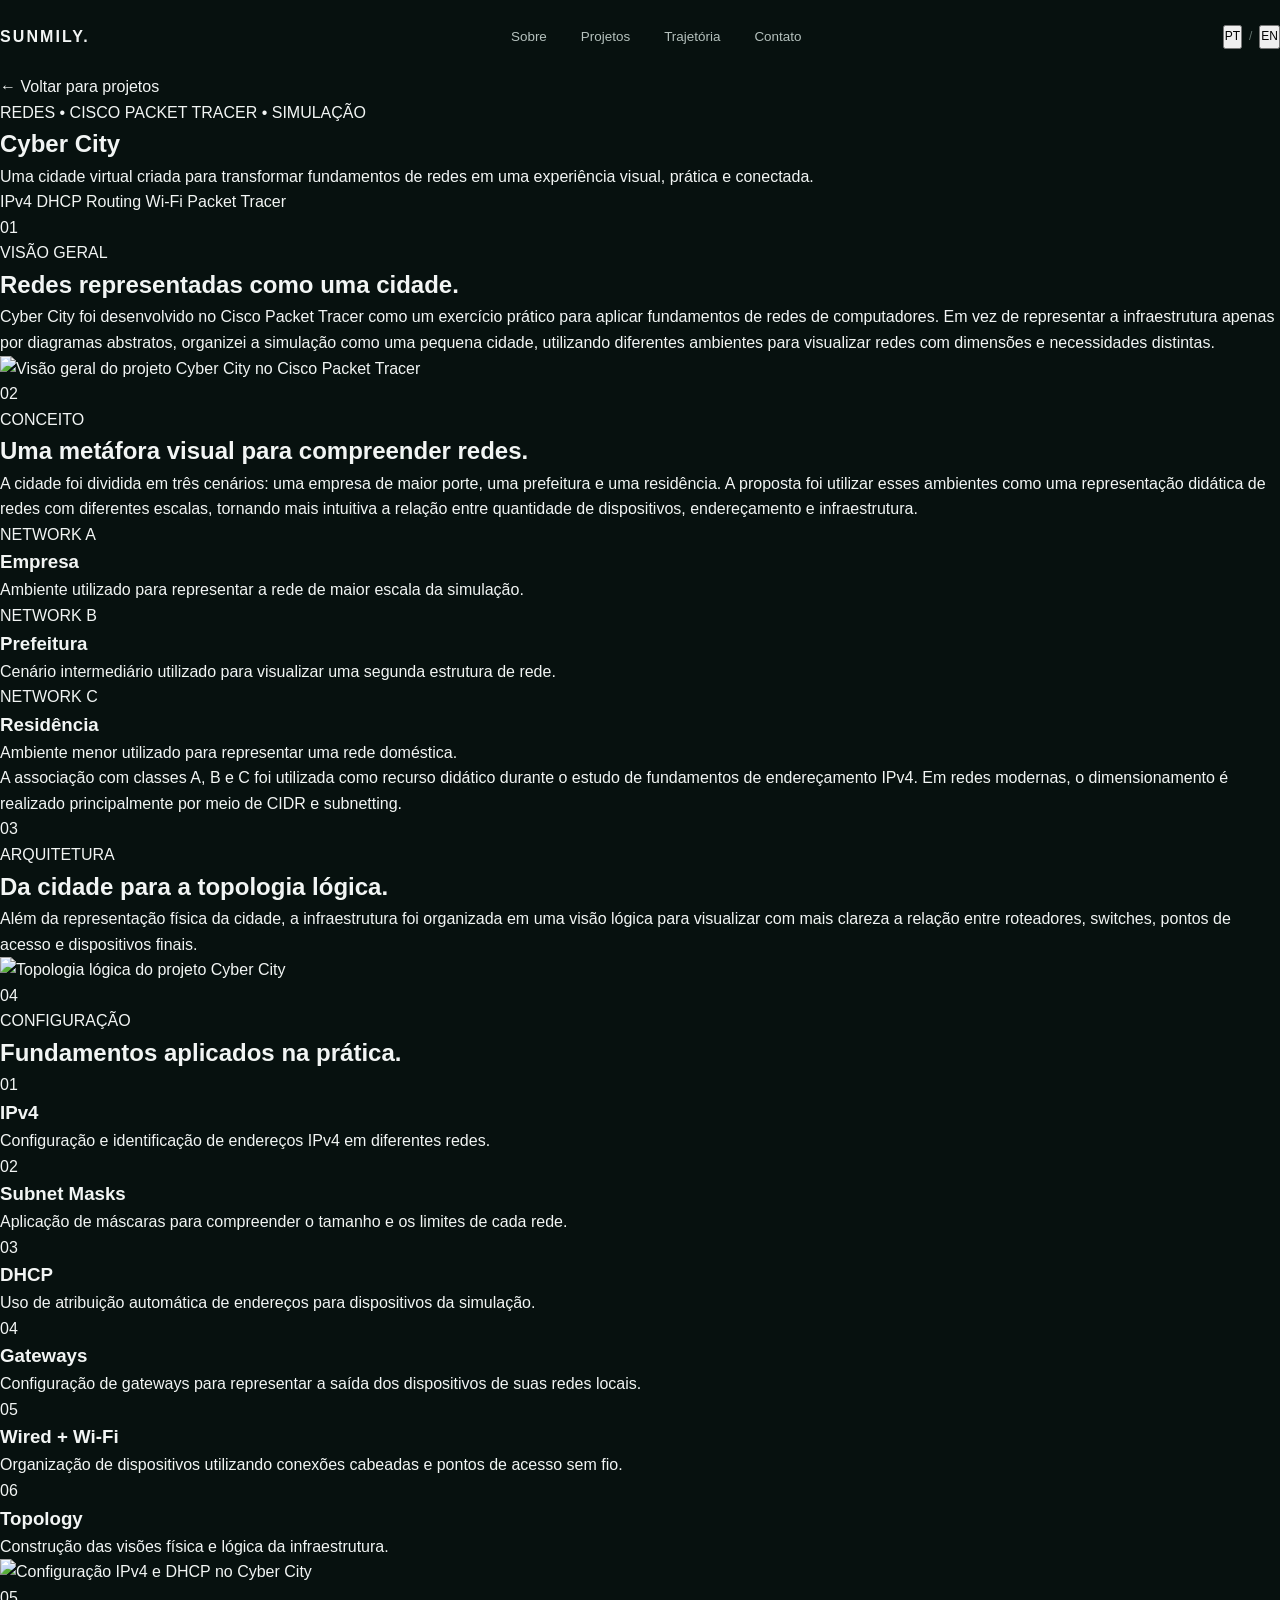
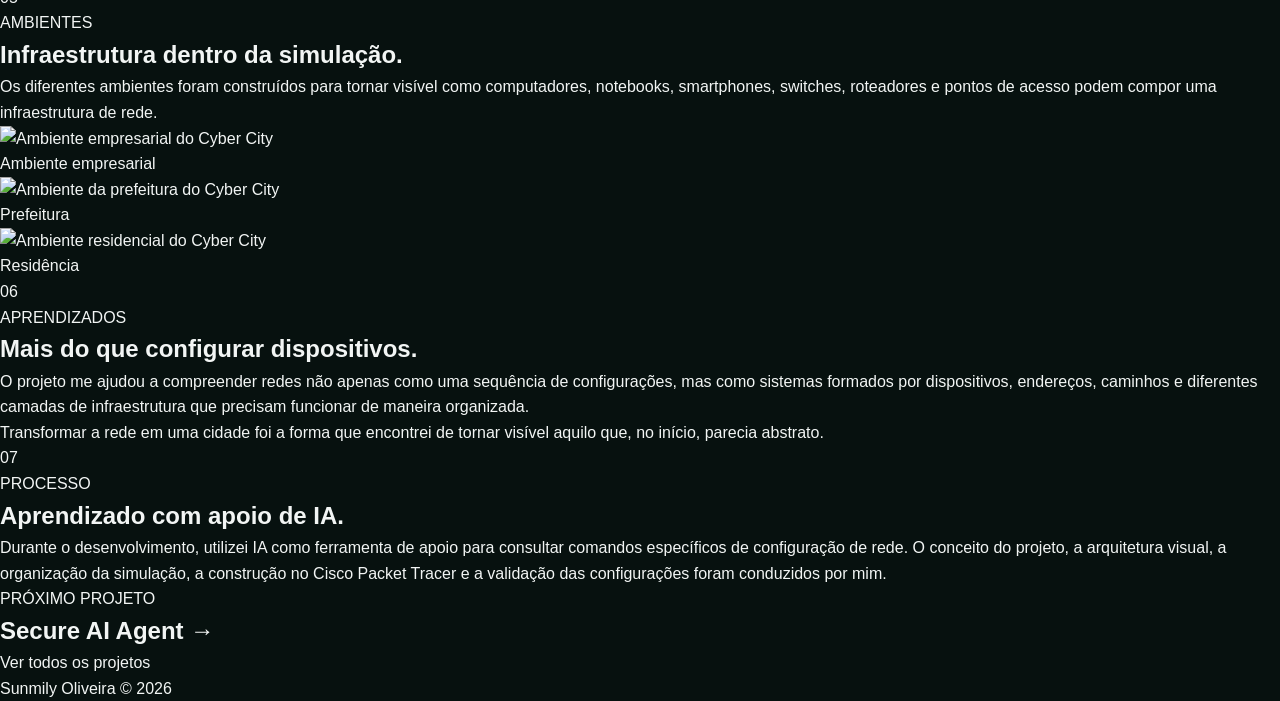
==== cyber-city.html @ 83132de0 "Add Cyber City case page" ====
<!DOCTYPE html>
<html lang="pt-BR">
<head>
    <meta charset="UTF-8">
    <meta name="viewport" content="width=device-width, initial-scale=1.0">

    <title>Cyber City | Sunmily Oliveira</title>

    <link rel="stylesheet" href="style.css">
</head>

<body class="project-page">

    <!-- NAVBAR -->
    <header class="navbar">
        <a href="index.html" class="logo">SUNMILY.</a>

        <nav class="nav-links">
            <a href="index.html#sobre"
               data-pt="Sobre"
               data-en="About">
                Sobre
            </a>

            <a href="index.html#projetos"
               data-pt="Projetos"
               data-en="Projects">
                Projetos
            </a>

            <a href="index.html#trajetoria"
               data-pt="Trajetória"
               data-en="Journey">
                Trajetória
            </a>

            <a href="index.html#contato"
               data-pt="Contato"
               data-en="Contact">
                Contato
            </a>
        </nav>

        <div class="language-switch">
            <button id="lang-pt" class="active">PT</button>
            <span>/</span>
            <button id="lang-en">EN</button>
        </div>
    </header>


    <main>

        <!-- HERO DO PROJETO -->
        <section class="case-hero">

            <div class="case-hero-content">

                <a href="index.html#projetos"
                   class="case-back"
                   data-pt="← Voltar para projetos"
                   data-en="← Back to projects">
                    ← Voltar para projetos
                </a>

                <p class="case-eyebrow"
                   data-pt="REDES • CISCO PACKET TRACER • SIMULAÇÃO"
                   data-en="NETWORKING • CISCO PACKET TRACER • SIMULATION">
                    REDES • CISCO PACKET TRACER • SIMULAÇÃO
                </p>

                <h1>Cyber City</h1>

                <p class="case-lead"
                   data-pt="Uma cidade virtual criada para transformar fundamentos de redes em uma experiência visual, prática e conectada."
                   data-en="A virtual city created to turn networking fundamentals into a visual, practical and connected learning experience.">
                    Uma cidade virtual criada para transformar fundamentos de redes em uma experiência visual, prática e conectada.
                </p>

                <div class="case-tags">
                    <span>IPv4</span>
                    <span>DHCP</span>
                    <span>Routing</span>
                    <span>Wi-Fi</span>
                    <span>Packet Tracer</span>
                </div>

            </div>

        </section>


        <!-- VISÃO GERAL -->
        <section class="case-section">

            <div class="case-section-number">01</div>

            <div class="case-section-content">

                <p class="section-kicker"
                   data-pt="VISÃO GERAL"
                   data-en="OVERVIEW">
                    VISÃO GERAL
                </p>

                <h2
                    data-pt="Redes representadas como uma cidade."
                    data-en="Networks represented as a city.">
                    Redes representadas como uma cidade.
                </h2>

                <p
                    data-pt="Cyber City foi desenvolvido no Cisco Packet Tracer como um exercício prático para aplicar fundamentos de redes de computadores. Em vez de representar a infraestrutura apenas por diagramas abstratos, organizei a simulação como uma pequena cidade, utilizando diferentes ambientes para visualizar redes com dimensões e necessidades distintas."
                    data-en="Cyber City was developed in Cisco Packet Tracer as a hands-on exercise to apply computer networking fundamentals. Instead of representing the infrastructure only through abstract diagrams, I organized the simulation as a small city, using different environments to visualize networks with different sizes and requirements.">
                    Cyber City foi desenvolvido no Cisco Packet Tracer como um exercício prático para aplicar fundamentos de redes de computadores. Em vez de representar a infraestrutura apenas por diagramas abstratos, organizei a simulação como uma pequena cidade, utilizando diferentes ambientes para visualizar redes com dimensões e necessidades distintas.
                </p>

                <div class="case-image case-image-large">
                    <img
                        src="assets/images/cyber-city-overview.png"
                        alt="Visão geral do projeto Cyber City no Cisco Packet Tracer">
                </div>

            </div>

        </section>


        <!-- CONCEITO -->
        <section class="case-section">

            <div class="case-section-number">02</div>

            <div class="case-section-content">

                <p class="section-kicker"
                   data-pt="CONCEITO"
                   data-en="CONCEPT">
                    CONCEITO
                </p>

                <h2
                    data-pt="Uma metáfora visual para compreender redes."
                    data-en="A visual metaphor for understanding networks.">
                    Uma metáfora visual para compreender redes.
                </h2>

                <p
                    data-pt="A cidade foi dividida em três cenários: uma empresa de maior porte, uma prefeitura e uma residência. A proposta foi utilizar esses ambientes como uma representação didática de redes com diferentes escalas, tornando mais intuitiva a relação entre quantidade de dispositivos, endereçamento e infraestrutura."
                    data-en="The city was divided into three scenarios: a larger company, a city hall and a residence. The idea was to use these environments as a didactic representation of networks at different scales, making the relationship between the number of devices, addressing and infrastructure more intuitive.">
                    A cidade foi dividida em três cenários: uma empresa de maior porte, uma prefeitura e uma residência. A proposta foi utilizar esses ambientes como uma representação didática de redes com diferentes escalas, tornando mais intuitiva a relação entre quantidade de dispositivos, endereçamento e infraestrutura.
                </p>

                <div class="case-grid-three">

                    <article class="case-mini-card">
                        <span>NETWORK A</span>

                        <h3
                            data-pt="Empresa"
                            data-en="Company">
                            Empresa
                        </h3>

                        <p
                            data-pt="Ambiente utilizado para representar a rede de maior escala da simulação."
                            data-en="Environment used to represent the largest network in the simulation.">
                            Ambiente utilizado para representar a rede de maior escala da simulação.
                        </p>
                    </article>

                    <article class="case-mini-card">
                        <span>NETWORK B</span>

                        <h3
                            data-pt="Prefeitura"
                            data-en="City Hall">
                            Prefeitura
                        </h3>

                        <p
                            data-pt="Cenário intermediário utilizado para visualizar uma segunda estrutura de rede."
                            data-en="Intermediate scenario used to visualize a second network structure.">
                            Cenário intermediário utilizado para visualizar uma segunda estrutura de rede.
                        </p>
                    </article>

                    <article class="case-mini-card">
                        <span>NETWORK C</span>

                        <h3
                            data-pt="Residência"
                            data-en="Home">
                            Residência
                        </h3>

                        <p
                            data-pt="Ambiente menor utilizado para representar uma rede doméstica."
                            data-en="Smaller environment used to represent a home network.">
                            Ambiente menor utilizado para representar uma rede doméstica.
                        </p>
                    </article>

                </div>

                <p class="case-note"
                   data-pt="A associação com classes A, B e C foi utilizada como recurso didático durante o estudo de fundamentos de endereçamento IPv4. Em redes modernas, o dimensionamento é realizado principalmente por meio de CIDR e subnetting."
                   data-en="The association with classes A, B and C was used as a didactic resource while studying IPv4 addressing fundamentals. Modern networks are primarily designed using CIDR and subnetting.">
                    A associação com classes A, B e C foi utilizada como recurso didático durante o estudo de fundamentos de endereçamento IPv4. Em redes modernas, o dimensionamento é realizado principalmente por meio de CIDR e subnetting.
                </p>

            </div>

        </section>


        <!-- TOPOLOGIA -->
        <section class="case-section">

            <div class="case-section-number">03</div>

            <div class="case-section-content">

                <p class="section-kicker"
                   data-pt="ARQUITETURA"
                   data-en="ARCHITECTURE">
                    ARQUITETURA
                </p>

                <h2
                    data-pt="Da cidade para a topologia lógica."
                    data-en="From the city to the logical topology.">
                    Da cidade para a topologia lógica.
                </h2>

                <p
                    data-pt="Além da representação física da cidade, a infraestrutura foi organizada em uma visão lógica para visualizar com mais clareza a relação entre roteadores, switches, pontos de acesso e dispositivos finais."
                    data-en="In addition to the physical representation of the city, the infrastructure was organized in a logical view to make the relationship between routers, switches, access points and end devices easier to understand.">
                    Além da representação física da cidade, a infraestrutura foi organizada em uma visão lógica para visualizar com mais clareza a relação entre roteadores, switches, pontos de acesso e dispositivos finais.
                </p>

                <div class="case-image case-image-large">
                    <img
                        src="assets/images/cyber-city-topology.png"
                        alt="Topologia lógica do projeto Cyber City">
                </div>

            </div>

        </section>


        <!-- CONFIGURAÇÃO -->
        <section class="case-section">

            <div class="case-section-number">04</div>

            <div class="case-section-content">

                <p class="section-kicker"
                   data-pt="CONFIGURAÇÃO"
                   data-en="CONFIGURATION">
                    CONFIGURAÇÃO
                </p>

                <h2
                    data-pt="Fundamentos aplicados na prática."
                    data-en="Networking fundamentals applied in practice.">
                    Fundamentos aplicados na prática.
                </h2>

                <div class="case-skills-grid">

                    <article>
                        <span>01</span>
                        <h3>IPv4</h3>
                        <p
                            data-pt="Configuração e identificação de endereços IPv4 em diferentes redes."
                            data-en="Configuration and identification of IPv4 addresses across different networks.">
                            Configuração e identificação de endereços IPv4 em diferentes redes.
                        </p>
                    </article>

                    <article>
                        <span>02</span>
                        <h3>Subnet Masks</h3>
                        <p
                            data-pt="Aplicação de máscaras para compreender o tamanho e os limites de cada rede."
                            data-en="Application of subnet masks to understand the size and boundaries of each network.">
                            Aplicação de máscaras para compreender o tamanho e os limites de cada rede.
                        </p>
                    </article>

                    <article>
                        <span>03</span>
                        <h3>DHCP</h3>
                        <p
                            data-pt="Uso de atribuição automática de endereços para dispositivos da simulação."
                            data-en="Use of automatic address assignment for devices in the simulation.">
                            Uso de atribuição automática de endereços para dispositivos da simulação.
                        </p>
                    </article>

                    <article>
                        <span>04</span>
                        <h3>Gateways</h3>
                        <p
                            data-pt="Configuração de gateways para representar a saída dos dispositivos de suas redes locais."
                            data-en="Gateway configuration to represent how devices leave their local networks.">
                            Configuração de gateways para representar a saída dos dispositivos de suas redes locais.
                        </p>
                    </article>

                    <article>
                        <span>05</span>
                        <h3>Wired + Wi-Fi</h3>
                        <p
                            data-pt="Organização de dispositivos utilizando conexões cabeadas e pontos de acesso sem fio."
                            data-en="Organization of devices using wired connections and wireless access points.">
                            Organização de dispositivos utilizando conexões cabeadas e pontos de acesso sem fio.
                        </p>
                    </article>

                    <article>
                        <span>06</span>
                        <h3>Topology</h3>
                        <p
                            data-pt="Construção das visões física e lógica da infraestrutura."
                            data-en="Construction of both physical and logical infrastructure views.">
                            Construção das visões física e lógica da infraestrutura.
                        </p>
                    </article>

                </div>

                <div class="case-image case-image-medium">
                    <img
                        src="assets/images/cyber-city-ip-config.png"
                        alt="Configuração IPv4 e DHCP no Cyber City">
                </div>

            </div>

        </section>


        <!-- AMBIENTES -->
        <section class="case-section">

            <div class="case-section-number">05</div>

            <div class="case-section-content">

                <p class="section-kicker"
                   data-pt="AMBIENTES"
                   data-en="ENVIRONMENTS">
                    AMBIENTES
                </p>

                <h2
                    data-pt="Infraestrutura dentro da simulação."
                    data-en="Infrastructure inside the simulation.">
                    Infraestrutura dentro da simulação.
                </h2>

                <p
                    data-pt="Os diferentes ambientes foram construídos para tornar visível como computadores, notebooks, smartphones, switches, roteadores e pontos de acesso podem compor uma infraestrutura de rede."
                    data-en="The different environments were built to make it easier to visualize how computers, laptops, smartphones, switches, routers and access points can form a network infrastructure.">
                    Os diferentes ambientes foram construídos para tornar visível como computadores, notebooks, smartphones, switches, roteadores e pontos de acesso podem compor uma infraestrutura de rede.
                </p>

                <div class="case-gallery">

                    <figure>
                        <img
                            src="assets/images/cyber-city-company.png"
                            alt="Ambiente empresarial do Cyber City">

                        <figcaption
                            data-pt="Ambiente empresarial"
                            data-en="Company environment">
                            Ambiente empresarial
                        </figcaption>
                    </figure>

                    <figure>
                        <img
                            src="assets/images/cyber-city-cityhall.png"
                            alt="Ambiente da prefeitura do Cyber City">

                        <figcaption
                            data-pt="Prefeitura"
                            data-en="City Hall">
                            Prefeitura
                        </figcaption>
                    </figure>

                    <figure>
                        <img
                            src="assets/images/cyber-city-home.png"
                            alt="Ambiente residencial do Cyber City">

                        <figcaption
                            data-pt="Residência"
                            data-en="Home">
                            Residência
                        </figcaption>
                    </figure>

                </div>

            </div>

        </section>


        <!-- APRENDIZADOS -->
        <section class="case-section case-learning">

            <div class="case-section-number">06</div>

            <div class="case-section-content">

                <p class="section-kicker"
                   data-pt="APRENDIZADOS"
                   data-en="LEARNINGS">
                    APRENDIZADOS
                </p>

                <h2
                    data-pt="Mais do que configurar dispositivos."
                    data-en="More than configuring devices.">
                    Mais do que configurar dispositivos.
                </h2>

                <p
                    data-pt="O projeto me ajudou a compreender redes não apenas como uma sequência de configurações, mas como sistemas formados por dispositivos, endereços, caminhos e diferentes camadas de infraestrutura que precisam funcionar de maneira organizada."
                    data-en="The project helped me understand networks not only as a sequence of configurations, but as systems made up of devices, addresses, paths and different infrastructure layers that need to work together in an organized way.">
                    O projeto me ajudou a compreender redes não apenas como uma sequência de configurações, mas como sistemas formados por dispositivos, endereços, caminhos e diferentes camadas de infraestrutura que precisam funcionar de maneira organizada.
                </p>

                <blockquote
                    data-pt="Transformar a rede em uma cidade foi a forma que encontrei de tornar visível aquilo que, no início, parecia abstrato."
                    data-en="Turning the network into a city was the way I found to make visible what initially seemed abstract.">
                    Transformar a rede em uma cidade foi a forma que encontrei de tornar visível aquilo que, no início, parecia abstrato.
                </blockquote>

            </div>

        </section>


        <!-- TRANSPARÊNCIA -->
        <section class="case-section case-transparency">

            <div class="case-section-number">07</div>

            <div class="case-section-content">

                <p class="section-kicker"
                   data-pt="PROCESSO"
                   data-en="PROCESS">
                    PROCESSO
                </p>

                <h2
                    data-pt="Aprendizado com apoio de IA."
                    data-en="AI-assisted learning.">
                    Aprendizado com apoio de IA.
                </h2>

                <p
                    data-pt="Durante o desenvolvimento, utilizei IA como ferramenta de apoio para consultar comandos específicos de configuração de rede. O conceito do projeto, a arquitetura visual, a organização da simulação, a construção no Cisco Packet Tracer e a validação das configurações foram conduzidos por mim."
                    data-en="During development, I used AI as a support tool to consult specific network configuration commands. The project concept, visual architecture, simulation organization, Cisco Packet Tracer implementation and configuration validation were carried out by me.">
                    Durante o desenvolvimento, utilizei IA como ferramenta de apoio para consultar comandos específicos de configuração de rede. O conceito do projeto, a arquitetura visual, a organização da simulação, a construção no Cisco Packet Tracer e a validação das configurações foram conduzidos por mim.
                </p>

            </div>

        </section>


        <!-- PRÓXIMO PROJETO -->
        <section class="case-next">

            <p
                data-pt="PRÓXIMO PROJETO"
                data-en="NEXT PROJECT">
                PRÓXIMO PROJETO
            </p>

            <h2>Secure AI Agent →</h2>

            <a href="index.html#projetos"
               data-pt="Ver todos os projetos"
               data-en="View all projects">
                Ver todos os projetos
            </a>

        </section>

    </main>


    <footer class="case-footer">
        <p>Sunmily Oliveira © 2026</p>
    </footer>


    <script src="script.js"></script>

</body>
</html>
---- style.css ----
/* =========================================================
   SUNMILY OLIVEIRA — PORTFOLIO
   Technology + Amazon
========================================================= */

:root {
    --bg: #07110f;
    --bg-soft: #091713;
    --bg-card: #0b1a16;

    --text: #f2f5f4;
    --muted: #9eaca7;
    --muted-dark: #64756f;

    --green: #2dd4a3;
    --green-light: #65e7c0;
    --green-dark: #123c32;

    --earth: #c59662;
    --earth-light: #ddb982;
    --earth-dark: #78583d;

    --border: rgba(255, 255, 255, 0.07);
    --radius: 20px;
}


/* =========================================================
   RESET
========================================================= */

* {
    margin: 0;
    padding: 0;
    box-sizing: border-box;
}

html {
    scroll-behavior: smooth;
}

body {
    background: var(--bg);
    color: var(--text);

    font-family: Arial, Helvetica, sans-serif;
    line-height: 1.6;

    overflow-x: hidden;
}

img {
    display: block;
    width: 100%;
}

a {
    color: inherit;
    text-decoration: none;
}

button {
    font: inherit;
}

.container {
    width: min(1120px, 90%);
    margin: 0 auto;
}


/* =========================================================
   HEADER
========================================================= */

.header {
    position: fixed;
    top: 0;
    left: 0;

    width: 100%;

    z-index: 1000;

    background: rgba(5, 13, 11, 0.76);
    backdrop-filter: blur(15px);
    -webkit-backdrop-filter: blur(15px);

    border-bottom: 1px solid rgba(255, 255, 255, 0.06);
}

.navbar {
    min-height: 74px;

    display: flex;
    align-items: center;
    justify-content: space-between;

    gap: 30px;
}

.logo {
    font-size: 1rem;
    font-weight: 800;

    letter-spacing: 0.13em;
}

.logo span {
    color: var(--green);
}

.nav-links {
    display: flex;
    align-items: center;

    gap: 34px;
}

.nav-links a {
    position: relative;

    color: #b6c2be;

    font-size: 0.84rem;

    transition: color 0.25s ease;
}

.nav-links a::after {
    content: "";

    position: absolute;

    left: 0;
    bottom: -7px;

    width: 0;
    height: 1px;

    background: var(--green);

    transition: width 0.25s ease;
}

.nav-links a:hover {
    color: var(--text);
}

.nav-links a:hover::after {
    width: 100%;
}


/* LANGUAGE */

.language-switch {
    display: flex;
    align-items: center;

    gap: 7px;

    color: var(--muted-dark);

    font-size: 0.75rem;
}

.language {
    background: transparent;
    border: 0;

    color: var(--muted-dark);

    cursor: pointer;

    font-size: 0.75rem;
    font-weight: 700;

    transition: color 0.2s ease;
}

.language.active,
.language:hover {
    color: var(--green);
}


/* =========================================================
   HERO
========================================================= */

.hero {
    position: relative;

    min-height: 100vh;

    display: flex;
    align-items: center;

    overflow: hidden;

    isolation: isolate;
}


/* AMAZON BACKGROUND */

.hero-background {
    position: absolute;
    inset: 0;

    z-index: -4;

    background-image: url("assets/images/amazon-hero.png");

    background-size: cover;
    background-position: center center;

    transform: scale(1.025);

    animation: heroBackground 18s ease-in-out infinite alternate;
}


/*
   Gradientes:
   1. escurece a esquerda para leitura;
   2. escurece levemente a parte inferior;
   3. aplica tonalidade verde profunda.
*/

.hero-overlay {
    position: absolute;
    inset: 0;

    z-index: -3;

    background:
        linear-gradient(
            90deg,
            rgba(4, 13, 11, 0.97) 0%,
            rgba(4, 13, 11, 0.92) 28%,
            rgba(4, 13, 11, 0.67) 52%,
            rgba(4, 13, 11, 0.24) 76%,
            rgba(4, 13, 11, 0.17) 100%
        ),
        linear-gradient(
            0deg,
            rgba(5, 14, 12, 0.88) 0%,
            transparent 38%
        ),
        linear-gradient(
            180deg,
            rgba(4, 11, 9, 0.32) 0%,
            transparent 30%
        );
}


/* subtle green atmospheric glow */

.hero::after {
    content: "";

    position: absolute;

    width: 700px;
    height: 700px;

    right: -200px;
    bottom: -340px;

    z-index: -2;

    border-radius: 50%;

    background:
        radial-gradient(
            circle,
            rgba(45, 212, 163, 0.13),
            transparent 67%
        );

    filter: blur(20px);

    pointer-events: none;
}


/* HERO CONTENT */

.hero-inner {
    position: relative;

    z-index: 5;

    width: min(1120px, 90%);

    padding-top: 125px;
    padding-bottom: 80px;
}

.hero-content {
    max-width: 680px;
}

.eyebrow,
.section-label,
.project-category,
.journey-kicker,
.record-label {
    color: var(--green);

    font-size: 0.7rem;
    font-weight: 700;

    letter-spacing: 0.17em;
}

.eyebrow {
    margin-bottom: 24px;
}

.hero h1 {
    max-width: 720px;

    font-size: clamp(3.7rem, 6.5vw, 6.3rem);
    font-weight: 700;

    line-height: 0.96;

    letter-spacing: -0.055em;

    text-shadow: 0 4px 30px rgba(0, 0, 0, 0.35);
}

.hero h1 span {
    display: block;

    color: var(--green-light);
}

.hero-description {
    max-width: 555px;

    margin-top: 30px;

    color: #c2ceca;

    font-size: 1rem;

    line-height: 1.8;

    text-shadow: 0 2px 14px rgba(0, 0, 0, 0.45);
}

.hero-buttons {
    display: flex;
    flex-wrap: wrap;

    gap: 14px;

    margin-top: 38px;
}


/* =========================================================
   BUTTONS
========================================================= */

.button {
    display: inline-flex;
    align-items: center;
    justify-content: center;

    min-height: 50px;

    padding: 0 24px;

    border-radius: 100px;

    font-size: 0.84rem;
    font-weight: 700;

    transition:
        transform 0.25s ease,
        background 0.25s ease,
        border-color 0.25s ease,
        box-shadow 0.25s ease;
}

.button:hover {
    transform: translateY(-3px);
}

.button-primary {
    background: var(--green);

    color: #04100d;

    box-shadow:
        0 10px 35px rgba(45, 212, 163, 0.12);
}

.button-primary:hover {
    background: var(--green-light);

    box-shadow:
        0 12px 40px rgba(45, 212, 163, 0.22);
}

.button-secondary {
    background: rgba(5, 16, 13, 0.35);

    border: 1px solid rgba(255, 255, 255, 0.22);

    color: #e3e9e7;

    backdrop-filter: blur(6px);
}

.button-secondary:hover {
    border-color: var(--earth);
}


/* =========================================================
   ANIMATED TECH NETWORK
========================================================= */

.hero-tech {
    position: absolute;

    z-index: 2;

    width: min(650px, 50vw);
    height: min(650px, 82vh);

    right: 1%;
    top: 52%;

    transform: translateY(-50%);

    pointer-events: none;

    opacity: 0.84;
}

.tech-network {
    width: 100%;
    height: 100%;

    overflow: visible;
}


/* CONNECTION LINES */

.tech-lines path {
    fill: none;

    stroke: rgba(79, 226, 185, 0.44);
    stroke-width: 1.25;

    stroke-linecap: round;

    stroke-dasharray: 5 8;

    filter:
        drop-shadow(
            0 0 4px rgba(45, 212, 163, 0.23)
        );

    animation: networkFlow 18s linear infinite;
}

.tech-lines path:nth-child(2),
.tech-lines path:nth-child(4) {
    stroke: rgba(221, 185, 130, 0.45);

    animation-duration: 23s;
}


/* NODES */

.tech-nodes circle {
    fill: var(--green-light);

    filter:
        drop-shadow(
            0 0 7px rgba(45, 212, 163, 0.9)
        );

    transform-box: fill-box;
    transform-origin: center;

    animation: nodePulse 3.6s ease-in-out infinite;
}

.tech-nodes circle:nth-child(2n) {
    animation-delay: -1.5s;
}

.tech-nodes circle:nth-child(3n) {
    animation-delay: -2.4s;
}

.tech-nodes .node-main {
    fill: #8ff5d5;

    animation:
        nodePulseMain 3s ease-in-out infinite;
}

.tech-nodes .node-gold {
    fill: var(--earth-light);

    filter:
        drop-shadow(
            0 0 8px rgba(221, 185, 130, 0.9)
        );
}


/* MOVING DATA */

.data-pulse {
    opacity: 0.95;
}

.pulse-green {
    fill: #87f7d4;
}

.pulse-gold {
    fill: #f0c78e;
}


/* =========================================================
   HERO ANIMATIONS
========================================================= */

@keyframes heroBackground {

    0% {
        transform: scale(1.025) translate3d(0, 0, 0);
    }

    100% {
        transform: scale(1.065) translate3d(-0.7%, -0.4%, 0);
    }

}


@keyframes networkFlow {

    from {
        stroke-dashoffset: 0;
    }

    to {
        stroke-dashoffset: -260;
    }

}


@keyframes nodePulse {

    0%,
    100% {
        opacity: 0.55;
        transform: scale(0.9);
    }

    50% {
        opacity: 1;
        transform: scale(1.35);
    }

}


@keyframes nodePulseMain {

    0%,
    100% {
        opacity: 0.8;
        transform: scale(1);
    }

    50% {
        opacity: 1;
        transform: scale(1.55);
    }

}


/* =========================================================
   GENERAL SECTIONS
========================================================= */

.section {
    padding: 115px 0;

    border-top: 1px solid var(--border);
}

.section-heading {
    display: flex;
    align-items: flex-start;

    gap: 24px;

    margin-bottom: 68px;
}

.section-number {
    padding-top: 7px;

    color: var(--earth);

    font-size: 0.72rem;
    font-weight: 700;
}

.section-heading h2 {
    margin-top: 8px;

    font-size: clamp(2.2rem, 4vw, 3.6rem);

    line-height: 1.05;

    letter-spacing: -0.04em;
}


/* =========================================================
   ABOUT
========================================================= */

.about {
    background:
        linear-gradient(
            180deg,
            #07110f 0%,
            #091613 100%
        );
}

.about-layout {
    display: grid;

    grid-template-columns: 1.05fr 0.95fr;

    gap: 110px;

    align-items: start;
}

.about-statement h3 {
    max-width: 600px;

    font-size: clamp(2.25rem, 4.1vw, 4.2rem);

    font-weight: 500;

    line-height: 1.08;

    letter-spacing: -0.045em;
}

.about-statement h3 span {
    color: var(--earth-light);
}

.about-copy {
    padding-top: 8px;
}

.about-copy p {
    color: var(--muted);

    line-height: 1.85;

    margin-bottom: 20px;
}

.about-copy .about-lead {
    color: #d5ddda;

    font-size: 1.04rem;
}


/* PRINCIPLES */

.about-principles {
    display: grid;

    grid-template-columns: repeat(4, 1fr);

    margin-top: 82px;

    border-top: 1px solid #24352f;
    border-bottom: 1px solid #24352f;
}

.about-principles > div {
    min-height: 100px;

    display: flex;
    align-items: center;

    gap: 14px;

    padding: 20px 25px;
}

.about-principles > div:not(:last-child) {
    border-right: 1px solid #24352f;
}

.about-principles span {
    color: var(--earth);

    font-size: 0.65rem;
}

.about-principles p {
    font-size: 0.86rem;

    letter-spacing: 0.04em;
}


/* =========================================================
   PROJECTS
========================================================= */

.projects-grid {
    display: grid;

    grid-template-columns: repeat(2, minmax(0, 1fr));

    gap: 18px;
}

.project-card {
    min-height: 405px;

    padding: 34px;

    display: flex;
    flex-direction: column;

    background: var(--bg-card);

    border: 1px solid #182923;

    border-radius: var(--radius);

    transition:
        transform 0.3s ease,
        border-color 0.3s ease,
        background 0.3s ease,
        box-shadow 0.3s ease;
}

.project-card:hover {
    transform: translateY(-6px);

    border-color: rgba(45, 212, 163, 0.42);

    background: #0d1e19;

    box-shadow:
        0 20px 60px rgba(0, 0, 0, 0.15);
}

.project-featured {
    background:
        linear-gradient(
            145deg,
            #0e211b,
            #091713
        );

    border-color: rgba(45, 212, 163, 0.27);
}

.project-top {
    display: flex;
    align-items: center;
    justify-content: space-between;

    gap: 15px;

    margin-bottom: 72px;
}

.project-number {
    color: var(--earth);

    font-size: 0.8rem;
    font-weight: 700;
}

.project-status {
    padding: 7px 12px;

    border-radius: 100px;

    font-size: 0.63rem;
    font-weight: 700;

    letter-spacing: 0.08em;

    text-transform: uppercase;
}

.completed {
    color: var(--green);

    background: rgba(45, 212, 163, 0.08);

    border: 1px solid rgba(45, 212, 163, 0.2);
}

.development {
    color: var(--earth-light);

    background: rgba(197, 150, 98, 0.07);

    border: 1px solid rgba(197, 150, 98, 0.2);
}

.project-content {
    margin-top: auto;
}

.project-category {
    margin-bottom: 13px;

    font-size: 0.65rem;
}

.project-content h3 {
    margin-bottom: 17px;

    font-size: clamp(1.65rem, 3vw, 2.45rem);

    line-height: 1.1;

    letter-spacing: -0.035em;
}

.project-content > p:not(.project-category) {
    max-width: 530px;

    color: var(--muted);

    line-height: 1.75;
}

.tags {
    display: flex;
    flex-wrap: wrap;

    gap: 8px;

    margin-top: 25px;
}

.tags span {
    padding: 7px 11px;

    border: 1px solid #24362f;

    border-radius: 100px;

    color: #81918b;

    font-size: 0.7rem;
}


/* =========================================================
   JOURNEY
========================================================= */

.journey {
    background: #0a1512;
}

.journey-intro {
    display: grid;

    grid-template-columns: 1.05fr 0.95fr;

    gap: 110px;

    margin-bottom: 85px;
}

.journey-kicker {
    margin-bottom: 22px;

    color: var(--earth);
}

.journey-intro h3 {
    max-width: 620px;

    font-size: clamp(2.5rem, 4.5vw, 4.7rem);

    font-weight: 500;

    line-height: 1.03;

    letter-spacing: -0.05em;
}

.journey-intro h3 span {
    color: var(--earth-light);
}

.journey-description {
    padding-top: 30px;
}

.journey-description p {
    color: var(--muted);

    line-height: 1.85;

    margin-bottom: 22px;
}

.journey-description strong {
    color: #e1e6e4;

    font-weight: 500;
}


/* =========================================================
   JOURNEY GALLERY
========================================================= */

.journey-gallery {
    display: grid;

    grid-template-columns: 0.72fr 0.65fr 1.15fr;

    gap: 28px;

    align-items: end;
}

.journey-photo {
    margin: 0;

    overflow: hidden;
}

.journey-photo img {
    width: 100%;

    object-fit: cover;

    filter:
        saturate(0.9)
        contrast(1.03);

    transition:
        filter 0.4s ease,
        transform 0.6s ease;
}

.journey-photo:hover img {
    transform: scale(1.015);

    filter:
        saturate(1)
        contrast(1.02);
}

.portrait-photo img {
    height: 570px;

    object-position: center;
}

.field-photo img {
    height: 420px;

    object-position: center;
}

.journey-photo figcaption {
    display: flex;
    justify-content: space-between;

    gap: 15px;

    margin-top: 12px;

    color: var(--muted-dark);

    font-size: 0.67rem;

    letter-spacing: 0.04em;
}

.journey-photo figcaption span {
    color: var(--earth-light);
}


/* STORY */

.journey-story {
    padding: 0 10px 38px;
}

.story-number,
.research-label {
    color: var(--earth);

    font-size: 0.65rem;
    font-weight: 700;

    letter-spacing: 0.14em;
}

.journey-story h4,
.research-content h4 {
    margin: 18px 0 22px;

    font-size: clamp(1.7rem, 3vw, 2.8rem);

    line-height: 1.08;

    letter-spacing: -0.04em;
}

.journey-story p {
    color: var(--muted);

    margin-bottom: 17px;

    line-height: 1.8;

    font-size: 0.9rem;
}


/* =========================================================
   RESEARCH
========================================================= */

.journey-research {
    display: grid;

    grid-template-columns: 0.42fr 1.58fr;

    gap: 55px;

    margin-top: 85px;

    padding: 55px 0;

    border-top: 1px solid #263730;
    border-bottom: 1px solid #263730;
}

.research-label {
    padding-top: 8px;
}

.research-content {
    max-width: 700px;
}

.research-content h4 {
    max-width: 610px;

    margin-top: 0;
}

.research-content p {
    max-width: 650px;

    color: var(--muted);

    line-height: 1.85;
}


/* =========================================================
   DSEI RECORD
========================================================= */

.dsei-record {
    display: grid;

    grid-template-columns: 1fr 1fr;

    gap: 50px;

    align-items: center;

    max-width: 920px;

    margin: 75px 0 0 auto;

    padding: 22px;

    background: rgba(255, 255, 255, 0.018);

    border: 1px solid rgba(197, 150, 98, 0.12);
}

.dsei-record figure {
    margin: 0;

    overflow: hidden;
}

.dsei-record img {
    height: 280px;

    object-fit: cover;
    object-position: center;

    filter:
        saturate(0.82)
        contrast(1.03);

    transition: transform 0.5s ease;
}

.dsei-record:hover img {
    transform: scale(1.02);
}

.dsei-record h4 {
    margin: 12px 0;

    font-size: 1.8rem;

    letter-spacing: -0.03em;
}

.dsei-record > div > p:last-child {
    max-width: 370px;

    color: var(--muted);

    line-height: 1.8;
}


/* =========================================================
   JOURNEY BRIDGE
========================================================= */

.journey-bridge {
    display: grid;

    grid-template-columns: 80px 1fr;

    gap: 30px;

    max-width: 850px;

    margin-top: 85px;
    margin-left: auto;
}

.journey-bridge > span {
    width: 80px;
    height: 1px;

    margin-top: 16px;

    background: var(--earth);
}

.journey-bridge p {
    color: #cbd5d1;

    font-size: 1.15rem;

    line-height: 1.7;
}

.journey-bridge strong {
    color: var(--green);

    font-weight: 500;
}


/* =========================================================
   LEARNING
========================================================= */

.learning-content {
    max-width: 800px;

    margin-left: auto;
}

.learning-content > p {
    max-width: 620px;

    color: var(--muted);

    font-size: 1.04rem;

    line-height: 1.8;
}

.learning-list {
    display: flex;
    flex-wrap: wrap;

    gap: 12px;

    margin-top: 38px;
}

.learning-list span {
    padding: 13px 18px;

    border: 1px solid #263832;

    border-radius: 100px;

    color: #c7d1ce;

    background: #091613;

    font-size: 0.82rem;
}

.learning-list span:nth-child(even) {
    border-color: rgba(197, 150, 98, 0.3);
}


/* =========================================================
   CONTACT
========================================================= */

.contact {
    padding-top: 140px;
    padding-bottom: 140px;

    background:
        radial-gradient(
            circle at 75% 45%,
            rgba(45, 212, 163, 0.07),
            transparent 35%
        ),
        radial-gradient(
            circle at 90% 80%,
            rgba(197, 150, 98, 0.055),
            transparent 25%
        ),
        var(--bg);
}

.contact-content {
    max-width: 900px;
}

.contact h2 {
    max-width: 850px;

    margin-top: 20px;

    font-size: clamp(3rem, 7vw, 6.2rem);

    line-height: 0.98;

    letter-spacing: -0.055em;
}

.contact h2 span {
    color: var(--green);
}

.contact-content > p:not(.section-label) {
    max-width: 570px;

    margin-top: 30px;

    color: var(--muted);

    line-height: 1.8;
}

.contact-links {
    display: flex;
    flex-wrap: wrap;

    gap: 14px;

    margin-top: 45px;
}

.contact-link {
    padding: 14px 20px;

    border: 1px solid #2b3c36;

    border-radius: 100px;

    font-size: 0.82rem;
    font-weight: 700;

    transition:
        transform 0.25s ease,
        border-color 0.25s ease,
        color 0.25s ease;
}

.contact-link:hover {
    transform: translateY(-3px);

    border-color: var(--earth);

    color: var(--earth-light);
}


/* =========================================================
   FOOTER
========================================================= */

.footer {
    padding: 30px 0;

    border-top: 1px solid var(--border);

    color: var(--muted-dark);

    font-size: 0.75rem;
}

.footer-content {
    display: flex;
    justify-content: space-between;

    gap: 30px;
}


/* =========================================================
   RESPONSIVE — TABLET
========================================================= */

@media (max-width: 950px) {

    .nav-links {
        display: none;
    }

    .hero {
        min-height: 900px;
    }

    .hero-background {
        background-position: 58% center;
    }

    .hero-overlay {
        background:
            linear-gradient(
                90deg,
                rgba(4, 13, 11, 0.96) 0%,
                rgba(4, 13, 11, 0.83) 52%,
                rgba(4, 13, 11, 0.35) 100%
            ),
            linear-gradient(
                0deg,
                rgba(5, 14, 12, 0.88) 0%,
                transparent 50%
            );
    }

    .hero-tech {
        width: 560px;
        height: 560px;

        right: -160px;

        opacity: 0.62;
    }

    .about-layout,
    .journey-intro {
        grid-template-columns: 1fr;

        gap: 45px;
    }

    .about-copy,
    .journey-description {
        max-width: 700px;

        padding-top: 0;
    }

    .projects-grid {
        grid-template-columns: 1fr;
    }

    .journey-gallery {
        grid-template-columns: 0.8fr 1.2fr;
    }

    .journey-story {
        grid-column: 1 / -1;

        max-width: 650px;

        padding: 0 0 25px;
    }

    .portrait-photo img {
        height: 520px;
    }

    .field-photo img {
        height: 400px;
    }

    .journey-research {
        grid-template-columns: 1fr;

        gap: 25px;
    }

    .dsei-record {
        margin-left: 0;
    }

    .learning-content {
        margin-left: 0;
    }

}


/* =========================================================
   RESPONSIVE — MOBILE
========================================================= */

@media (max-width: 650px) {

    .container {
        width: 91%;
    }

    .navbar {
        min-height: 68px;
    }

    .logo {
        font-size: 0.88rem;
    }

    .hero {
        min-height: 820px;

        align-items: flex-start;
    }

    .hero-background {
        background-position: 62% center;
    }

    .hero-overlay {
        background:
            linear-gradient(
                180deg,
                rgba(4, 13, 11, 0.75) 0%,
                rgba(4, 13, 11, 0.58) 27%,
                rgba(4, 13, 11, 0.76) 63%,
                rgba(4, 13, 11, 0.96) 100%
            ),
            linear-gradient(
                90deg,
                rgba(4, 13, 11, 0.9) 0%,
                rgba(4, 13, 11, 0.35) 100%
            );
    }

    .hero-inner {
        padding-top: 145px;
    }

    .hero-content {
        max-width: 100%;
    }

    .hero h1 {
        max-width: 520px;

        font-size: clamp(3.2rem, 14vw, 4.7rem);
    }

    .hero-description {
        max-width: 450px;

        font-size: 0.94rem;
    }

    .hero-tech {
        width: 440px;
        height: 440px;

        right: -170px;
        top: 60%;

        opacity: 0.48;
    }

    .section {
        padding: 88px 0;
    }

    .section-heading {
        margin-bottom: 52px;
    }

    .about-statement h3 {
        font-size: clamp(2.2rem, 10vw, 3.3rem);
    }

    .about-principles {
        grid-template-columns: repeat(2, 1fr);

        margin-top: 65px;
    }

    .about-principles > div:nth-child(2) {
        border-right: 0;
    }

    .about-principles > div:nth-child(-n + 2) {
        border-bottom: 1px solid #24352f;
    }

    .project-card {
        min-height: 380px;

        padding: 25px;
    }

    .project-top {
        align-items: flex-start;

        margin-bottom: 60px;
    }

    .project-status {
        text-align: center;
    }

    .journey-intro {
        margin-bottom: 65px;
    }

    .journey-gallery {
        display: flex;
        flex-direction: column;

        gap: 45px;
    }

    .portrait-photo {
        width: 78%;
    }

    .portrait-photo img {
        height: 470px;
    }

    .journey-story {
        order: 2;
    }

    .field-photo {
        order: 3;

        width: 100%;
    }

    .field-photo img {
        height: 300px;
    }

    .journey-research {
        margin-top: 70px;

        padding: 45px 0;
    }

    .dsei-record {
        grid-template-columns: 1fr;

        gap: 25px;

        margin-top: 60px;

        padding: 16px;
    }

    .dsei-record img {
        height: 270px;
    }

    .journey-bridge {
        grid-template-columns: 42px 1fr;

        gap: 18px;

        margin-top: 65px;
    }

    .journey-bridge > span {
        width: 42px;
    }

    .journey-bridge p {
        font-size: 1rem;
    }

    .contact {
        padding-top: 100px;
        padding-bottom: 100px;
    }

    .contact h2 {
        font-size: clamp(3rem, 14vw, 5rem);
    }

    .footer-content {
        flex-direction: column;

        gap: 8px;
    }

}


/* =========================================================
   ACCESSIBILITY
========================================================= */

@media (prefers-reduced-motion: reduce) {

    html {
        scroll-behavior: auto;
    }

    *,
    *::before,
    *::after {
        animation-duration: 0.01ms !important;
        animation-iteration-count: 1 !important;
        transition-duration: 0.01ms !important;
    }

}
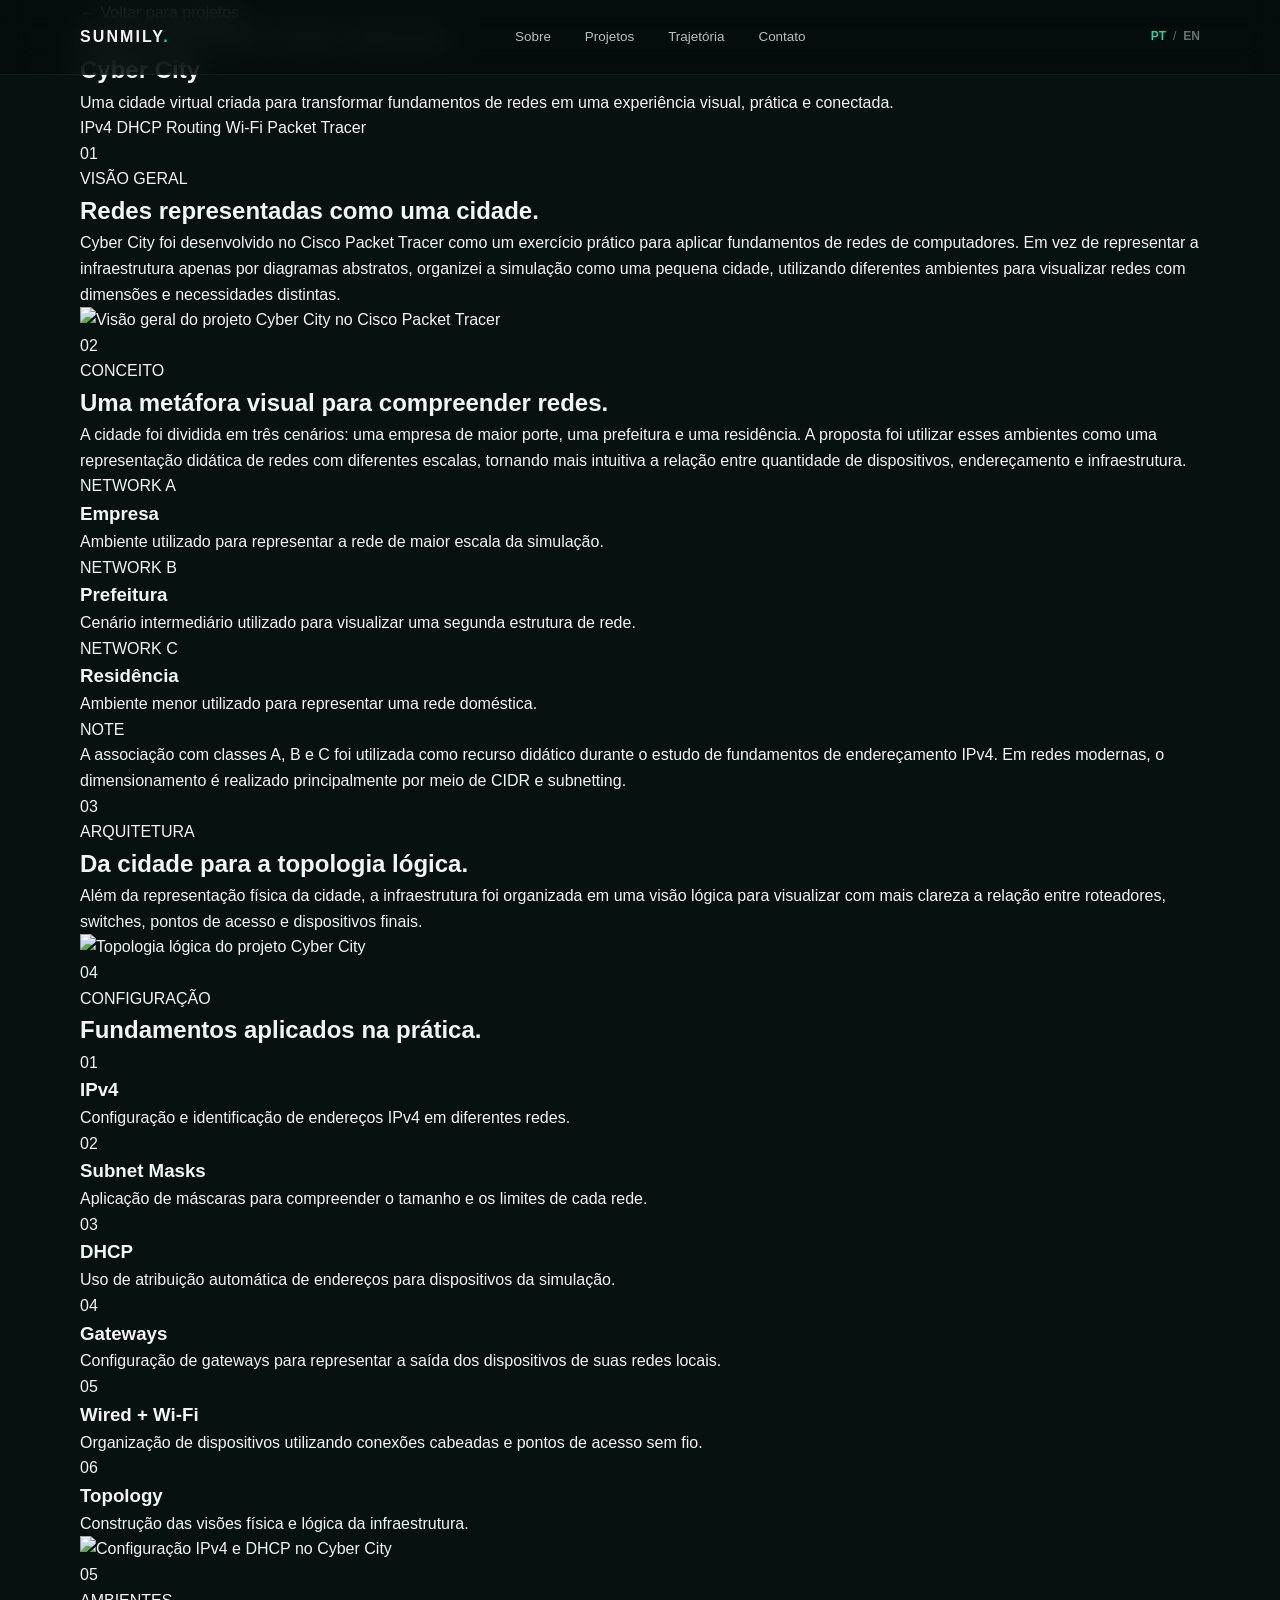
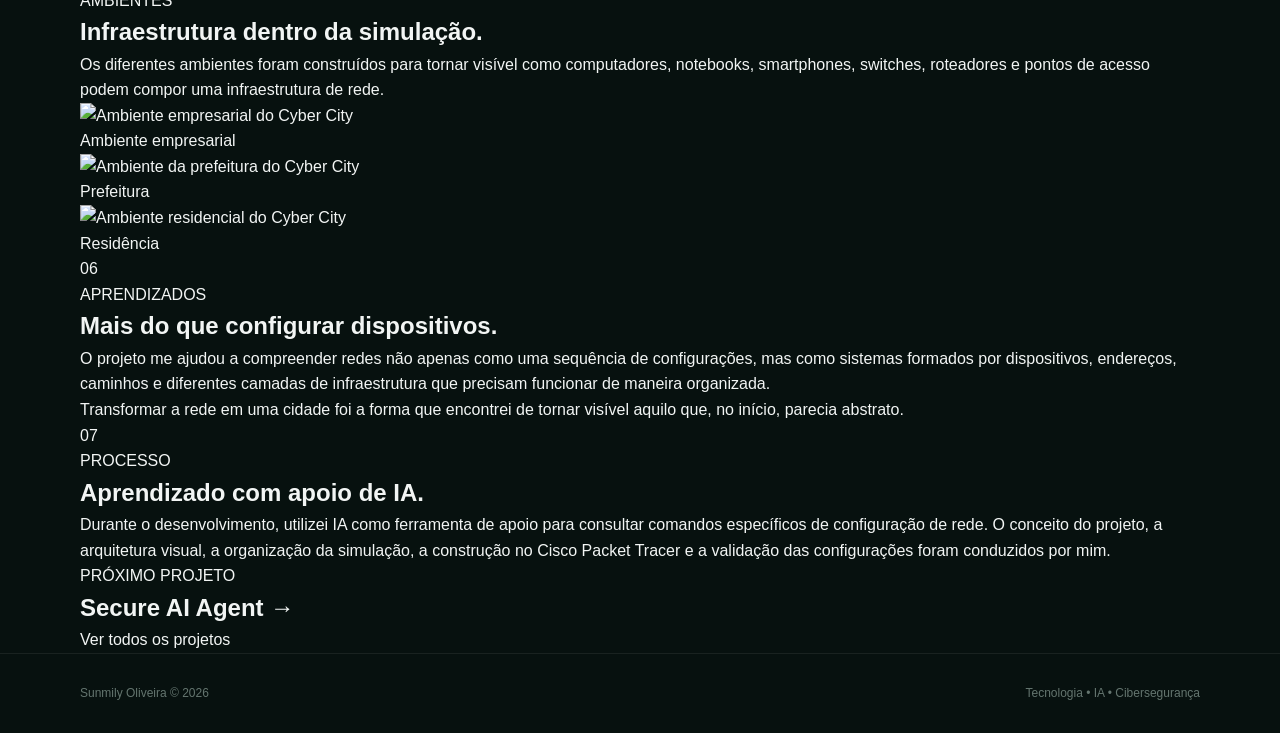
==== commit 347d5201: "Fix Cyber City case structure" ====
--- a/cyber-city.html
+++ b/cyber-city.html
@@ -1,5 +1,6 @@
 <!DOCTYPE html>
 <html lang="pt-BR">
+
 <head>
     <meta charset="UTF-8">
     <meta name="viewport" content="width=device-width, initial-scale=1.0">
@@ -11,50 +12,62 @@
 
 <body class="project-page">
 
-    <!-- NAVBAR -->
-    <header class="navbar">
-        <a href="index.html" class="logo">SUNMILY.</a>
-
-        <nav class="nav-links">
-            <a href="index.html#sobre"
-               data-pt="Sobre"
-               data-en="About">
-                Sobre
+    <!-- =====================================================
+         HEADER
+    ====================================================== -->
+
+    <header class="header">
+        <div class="container navbar">
+
+            <a href="index.html" class="logo">
+                SUNMILY<span>.</span>
             </a>
 
-            <a href="index.html#projetos"
-               data-pt="Projetos"
-               data-en="Projects">
-                Projetos
-            </a>
-
-            <a href="index.html#trajetoria"
-               data-pt="Trajetória"
-               data-en="Journey">
-                Trajetória
-            </a>
-
-            <a href="index.html#contato"
-               data-pt="Contato"
-               data-en="Contact">
-                Contato
-            </a>
-        </nav>
-
-        <div class="language-switch">
-            <button id="lang-pt" class="active">PT</button>
-            <span>/</span>
-            <button id="lang-en">EN</button>
+            <nav class="nav-links">
+                <a href="index.html#sobre"
+                   data-pt="Sobre"
+                   data-en="About">
+                    Sobre
+                </a>
+
+                <a href="index.html#projetos"
+                   data-pt="Projetos"
+                   data-en="Projects">
+                    Projetos
+                </a>
+
+                <a href="index.html#trajetoria"
+                   data-pt="Trajetória"
+                   data-en="Journey">
+                    Trajetória
+                </a>
+
+                <a href="index.html#contato"
+                   data-pt="Contato"
+                   data-en="Contact">
+                    Contato
+                </a>
+            </nav>
+
+            <div class="language-switch">
+                <button id="lang-pt" class="language active">PT</button>
+                <span>/</span>
+                <button id="lang-en" class="language">EN</button>
+            </div>
+
         </div>
     </header>
 
 
     <main>
 
-        <!-- HERO DO PROJETO -->
+        <!-- =================================================
+             PROJECT HERO
+        ================================================== -->
+
         <section class="case-hero">
 
-            <div class="case-hero-content">
+            <div class="container case-hero-content">
 
                 <a href="index.html#projetos"
                    class="case-back"
@@ -90,420 +103,501 @@
         </section>
 
 
-        <!-- VISÃO GERAL -->
+        <!-- =================================================
+             01 — OVERVIEW
+        ================================================== -->
+
         <section class="case-section">
 
-            <div class="case-section-number">01</div>
-
-            <div class="case-section-content">
-
-                <p class="section-kicker"
-                   data-pt="VISÃO GERAL"
-                   data-en="OVERVIEW">
-                    VISÃO GERAL
+            <div class="container case-layout">
+
+                <div class="case-section-number">01</div>
+
+                <div class="case-section-content">
+
+                    <p class="case-kicker"
+                       data-pt="VISÃO GERAL"
+                       data-en="OVERVIEW">
+                        VISÃO GERAL
+                    </p>
+
+                    <h2
+                        data-pt="Redes representadas como uma cidade."
+                        data-en="Networks represented as a city.">
+                        Redes representadas como uma cidade.
+                    </h2>
+
+                    <p
+                        data-pt="Cyber City foi desenvolvido no Cisco Packet Tracer como um exercício prático para aplicar fundamentos de redes de computadores. Em vez de representar a infraestrutura apenas por diagramas abstratos, organizei a simulação como uma pequena cidade, utilizando diferentes ambientes para visualizar redes com dimensões e necessidades distintas."
+                        data-en="Cyber City was developed in Cisco Packet Tracer as a hands-on exercise to apply computer networking fundamentals. Instead of representing the infrastructure only through abstract diagrams, I organized the simulation as a small city, using different environments to visualize networks with different sizes and requirements.">
+                        Cyber City foi desenvolvido no Cisco Packet Tracer como um exercício prático para aplicar fundamentos de redes de computadores. Em vez de representar a infraestrutura apenas por diagramas abstratos, organizei a simulação como uma pequena cidade, utilizando diferentes ambientes para visualizar redes com dimensões e necessidades distintas.
+                    </p>
+
+                    <div class="case-image case-image-large">
+                        <img
+                            src="assets/images/cyber-city-overview.png"
+                            alt="Visão geral do projeto Cyber City no Cisco Packet Tracer">
+                    </div>
+
+                </div>
+
+            </div>
+
+        </section>
+
+
+        <!-- =================================================
+             02 — CONCEPT
+        ================================================== -->
+
+        <section class="case-section case-section-alt">
+
+            <div class="container case-layout">
+
+                <div class="case-section-number">02</div>
+
+                <div class="case-section-content">
+
+                    <p class="case-kicker"
+                       data-pt="CONCEITO"
+                       data-en="CONCEPT">
+                        CONCEITO
+                    </p>
+
+                    <h2
+                        data-pt="Uma metáfora visual para compreender redes."
+                        data-en="A visual metaphor for understanding networks.">
+                        Uma metáfora visual para compreender redes.
+                    </h2>
+
+                    <p
+                        data-pt="A cidade foi dividida em três cenários: uma empresa de maior porte, uma prefeitura e uma residência. A proposta foi utilizar esses ambientes como uma representação didática de redes com diferentes escalas, tornando mais intuitiva a relação entre quantidade de dispositivos, endereçamento e infraestrutura."
+                        data-en="The city was divided into three scenarios: a larger company, a city hall and a residence. The idea was to use these environments as a didactic representation of networks at different scales, making the relationship between the number of devices, addressing and infrastructure more intuitive.">
+                        A cidade foi dividida em três cenários: uma empresa de maior porte, uma prefeitura e uma residência. A proposta foi utilizar esses ambientes como uma representação didática de redes com diferentes escalas, tornando mais intuitiva a relação entre quantidade de dispositivos, endereçamento e infraestrutura.
+                    </p>
+
+                    <div class="case-grid-three">
+
+                        <article class="case-mini-card">
+                            <span>NETWORK A</span>
+
+                            <h3
+                                data-pt="Empresa"
+                                data-en="Company">
+                                Empresa
+                            </h3>
+
+                            <p
+                                data-pt="Ambiente utilizado para representar a rede de maior escala da simulação."
+                                data-en="Environment used to represent the largest network in the simulation.">
+                                Ambiente utilizado para representar a rede de maior escala da simulação.
+                            </p>
+                        </article>
+
+
+                        <article class="case-mini-card">
+                            <span>NETWORK B</span>
+
+                            <h3
+                                data-pt="Prefeitura"
+                                data-en="City Hall">
+                                Prefeitura
+                            </h3>
+
+                            <p
+                                data-pt="Cenário intermediário utilizado para visualizar uma segunda estrutura de rede."
+                                data-en="Intermediate scenario used to visualize a second network structure.">
+                                Cenário intermediário utilizado para visualizar uma segunda estrutura de rede.
+                            </p>
+                        </article>
+
+
+                        <article class="case-mini-card">
+                            <span>NETWORK C</span>
+
+                            <h3
+                                data-pt="Residência"
+                                data-en="Home">
+                                Residência
+                            </h3>
+
+                            <p
+                                data-pt="Ambiente menor utilizado para representar uma rede doméstica."
+                                data-en="Smaller environment used to represent a home network.">
+                                Ambiente menor utilizado para representar uma rede doméstica.
+                            </p>
+                        </article>
+
+                    </div>
+
+
+                    <div class="case-note">
+
+                        <span>NOTE</span>
+
+                        <p
+                            data-pt="A associação com classes A, B e C foi utilizada como recurso didático durante o estudo de fundamentos de endereçamento IPv4. Em redes modernas, o dimensionamento é realizado principalmente por meio de CIDR e subnetting."
+                            data-en="The association with classes A, B and C was used as a didactic resource while studying IPv4 addressing fundamentals. Modern networks are primarily designed using CIDR and subnetting.">
+                            A associação com classes A, B e C foi utilizada como recurso didático durante o estudo de fundamentos de endereçamento IPv4. Em redes modernas, o dimensionamento é realizado principalmente por meio de CIDR e subnetting.
+                        </p>
+
+                    </div>
+
+                </div>
+
+            </div>
+
+        </section>
+
+
+        <!-- =================================================
+             03 — ARCHITECTURE
+        ================================================== -->
+
+        <section class="case-section">
+
+            <div class="container case-layout">
+
+                <div class="case-section-number">03</div>
+
+                <div class="case-section-content">
+
+                    <p class="case-kicker"
+                       data-pt="ARQUITETURA"
+                       data-en="ARCHITECTURE">
+                        ARQUITETURA
+                    </p>
+
+                    <h2
+                        data-pt="Da cidade para a topologia lógica."
+                        data-en="From the city to the logical topology.">
+                        Da cidade para a topologia lógica.
+                    </h2>
+
+                    <p
+                        data-pt="Além da representação física da cidade, a infraestrutura foi organizada em uma visão lógica para visualizar com mais clareza a relação entre roteadores, switches, pontos de acesso e dispositivos finais."
+                        data-en="In addition to the physical representation of the city, the infrastructure was organized in a logical view to make the relationship between routers, switches, access points and end devices easier to understand.">
+                        Além da representação física da cidade, a infraestrutura foi organizada em uma visão lógica para visualizar com mais clareza a relação entre roteadores, switches, pontos de acesso e dispositivos finais.
+                    </p>
+
+                    <div class="case-image case-image-large">
+                        <img
+                            src="assets/images/cyber-city-topology.png"
+                            alt="Topologia lógica do projeto Cyber City">
+                    </div>
+
+                </div>
+
+            </div>
+
+        </section>
+
+
+        <!-- =================================================
+             04 — CONFIGURATION
+        ================================================== -->
+
+        <section class="case-section case-section-alt">
+
+            <div class="container case-layout">
+
+                <div class="case-section-number">04</div>
+
+                <div class="case-section-content">
+
+                    <p class="case-kicker"
+                       data-pt="CONFIGURAÇÃO"
+                       data-en="CONFIGURATION">
+                        CONFIGURAÇÃO
+                    </p>
+
+                    <h2
+                        data-pt="Fundamentos aplicados na prática."
+                        data-en="Networking fundamentals applied in practice.">
+                        Fundamentos aplicados na prática.
+                    </h2>
+
+                    <div class="case-skills-grid">
+
+                        <article>
+                            <span>01</span>
+                            <h3>IPv4</h3>
+                            <p
+                                data-pt="Configuração e identificação de endereços IPv4 em diferentes redes."
+                                data-en="Configuration and identification of IPv4 addresses across different networks.">
+                                Configuração e identificação de endereços IPv4 em diferentes redes.
+                            </p>
+                        </article>
+
+                        <article>
+                            <span>02</span>
+                            <h3>Subnet Masks</h3>
+                            <p
+                                data-pt="Aplicação de máscaras para compreender o tamanho e os limites de cada rede."
+                                data-en="Application of subnet masks to understand the size and boundaries of each network.">
+                                Aplicação de máscaras para compreender o tamanho e os limites de cada rede.
+                            </p>
+                        </article>
+
+                        <article>
+                            <span>03</span>
+                            <h3>DHCP</h3>
+                            <p
+                                data-pt="Uso de atribuição automática de endereços para dispositivos da simulação."
+                                data-en="Use of automatic address assignment for devices in the simulation.">
+                                Uso de atribuição automática de endereços para dispositivos da simulação.
+                            </p>
+                        </article>
+
+                        <article>
+                            <span>04</span>
+                            <h3>Gateways</h3>
+                            <p
+                                data-pt="Configuração de gateways para representar a saída dos dispositivos de suas redes locais."
+                                data-en="Gateway configuration to represent how devices leave their local networks.">
+                                Configuração de gateways para representar a saída dos dispositivos de suas redes locais.
+                            </p>
+                        </article>
+
+                        <article>
+                            <span>05</span>
+                            <h3>Wired + Wi-Fi</h3>
+                            <p
+                                data-pt="Organização de dispositivos utilizando conexões cabeadas e pontos de acesso sem fio."
+                                data-en="Organization of devices using wired connections and wireless access points.">
+                                Organização de dispositivos utilizando conexões cabeadas e pontos de acesso sem fio.
+                            </p>
+                        </article>
+
+                        <article>
+                            <span>06</span>
+                            <h3>Topology</h3>
+                            <p
+                                data-pt="Construção das visões física e lógica da infraestrutura."
+                                data-en="Construction of both physical and logical infrastructure views.">
+                                Construção das visões física e lógica da infraestrutura.
+                            </p>
+                        </article>
+
+                    </div>
+
+                    <div class="case-image case-image-medium">
+                        <img
+                            src="assets/images/cyber-city-ip-config.png"
+                            alt="Configuração IPv4 e DHCP no Cyber City">
+                    </div>
+
+                </div>
+
+            </div>
+
+        </section>
+
+
+        <!-- =================================================
+             05 — ENVIRONMENTS
+        ================================================== -->
+
+        <section class="case-section">
+
+            <div class="container case-layout">
+
+                <div class="case-section-number">05</div>
+
+                <div class="case-section-content">
+
+                    <p class="case-kicker"
+                       data-pt="AMBIENTES"
+                       data-en="ENVIRONMENTS">
+                        AMBIENTES
+                    </p>
+
+                    <h2
+                        data-pt="Infraestrutura dentro da simulação."
+                        data-en="Infrastructure inside the simulation.">
+                        Infraestrutura dentro da simulação.
+                    </h2>
+
+                    <p
+                        data-pt="Os diferentes ambientes foram construídos para tornar visível como computadores, notebooks, smartphones, switches, roteadores e pontos de acesso podem compor uma infraestrutura de rede."
+                        data-en="The different environments were built to make it easier to visualize how computers, laptops, smartphones, switches, routers and access points can form a network infrastructure.">
+                        Os diferentes ambientes foram construídos para tornar visível como computadores, notebooks, smartphones, switches, roteadores e pontos de acesso podem compor uma infraestrutura de rede.
+                    </p>
+
+                    <div class="case-gallery">
+
+                        <figure>
+                            <img
+                                src="assets/images/cyber-city-company.png"
+                                alt="Ambiente empresarial do Cyber City">
+
+                            <figcaption
+                                data-pt="Ambiente empresarial"
+                                data-en="Company environment">
+                                Ambiente empresarial
+                            </figcaption>
+                        </figure>
+
+                        <figure>
+                            <img
+                                src="assets/images/cyber-city-cityhall.png"
+                                alt="Ambiente da prefeitura do Cyber City">
+
+                            <figcaption
+                                data-pt="Prefeitura"
+                                data-en="City Hall">
+                                Prefeitura
+                            </figcaption>
+                        </figure>
+
+                        <figure>
+                            <img
+                                src="assets/images/cyber-city-home.png"
+                                alt="Ambiente residencial do Cyber City">
+
+                            <figcaption
+                                data-pt="Residência"
+                                data-en="Home">
+                                Residência
+                            </figcaption>
+                        </figure>
+
+                    </div>
+
+                </div>
+
+            </div>
+
+        </section>
+
+
+        <!-- =================================================
+             06 — LEARNINGS
+        ================================================== -->
+
+        <section class="case-section case-section-alt">
+
+            <div class="container case-layout">
+
+                <div class="case-section-number">06</div>
+
+                <div class="case-section-content">
+
+                    <p class="case-kicker"
+                       data-pt="APRENDIZADOS"
+                       data-en="LEARNINGS">
+                        APRENDIZADOS
+                    </p>
+
+                    <h2
+                        data-pt="Mais do que configurar dispositivos."
+                        data-en="More than configuring devices.">
+                        Mais do que configurar dispositivos.
+                    </h2>
+
+                    <p
+                        data-pt="O projeto me ajudou a compreender redes não apenas como uma sequência de configurações, mas como sistemas formados por dispositivos, endereços, caminhos e diferentes camadas de infraestrutura que precisam funcionar de maneira organizada."
+                        data-en="The project helped me understand networks not only as a sequence of configurations, but as systems made up of devices, addresses, paths and different infrastructure layers that need to work together in an organized way.">
+                        O projeto me ajudou a compreender redes não apenas como uma sequência de configurações, mas como sistemas formados por dispositivos, endereços, caminhos e diferentes camadas de infraestrutura que precisam funcionar de maneira organizada.
+                    </p>
+
+                    <blockquote
+                        data-pt="Transformar a rede em uma cidade foi a forma que encontrei de tornar visível aquilo que, no início, parecia abstrato."
+                        data-en="Turning the network into a city was the way I found to make visible what initially seemed abstract.">
+                        Transformar a rede em uma cidade foi a forma que encontrei de tornar visível aquilo que, no início, parecia abstrato.
+                    </blockquote>
+
+                </div>
+
+            </div>
+
+        </section>
+
+
+        <!-- =================================================
+             07 — PROCESS
+        ================================================== -->
+
+        <section class="case-section">
+
+            <div class="container case-layout">
+
+                <div class="case-section-number">07</div>
+
+                <div class="case-section-content">
+
+                    <p class="case-kicker"
+                       data-pt="PROCESSO"
+                       data-en="PROCESS">
+                        PROCESSO
+                    </p>
+
+                    <h2
+                        data-pt="Aprendizado com apoio de IA."
+                        data-en="AI-assisted learning.">
+                        Aprendizado com apoio de IA.
+                    </h2>
+
+                    <p
+                        data-pt="Durante o desenvolvimento, utilizei IA como ferramenta de apoio para consultar comandos específicos de configuração de rede. O conceito do projeto, a arquitetura visual, a organização da simulação, a construção no Cisco Packet Tracer e a validação das configurações foram conduzidos por mim."
+                        data-en="During development, I used AI as a support tool to consult specific network configuration commands. The project concept, visual architecture, simulation organization, Cisco Packet Tracer implementation and configuration validation were carried out by me.">
+                        Durante o desenvolvimento, utilizei IA como ferramenta de apoio para consultar comandos específicos de configuração de rede. O conceito do projeto, a arquitetura visual, a organização da simulação, a construção no Cisco Packet Tracer e a validação das configurações foram conduzidos por mim.
+                    </p>
+
+                </div>
+
+            </div>
+
+        </section>
+
+
+        <!-- =================================================
+             NEXT PROJECT
+        ================================================== -->
+
+        <section class="case-next">
+
+            <div class="container">
+
+                <p
+                    data-pt="PRÓXIMO PROJETO"
+                    data-en="NEXT PROJECT">
+                    PRÓXIMO PROJETO
                 </p>
 
-                <h2
-                    data-pt="Redes representadas como uma cidade."
-                    data-en="Networks represented as a city.">
-                    Redes representadas como uma cidade.
-                </h2>
-
-                <p
-                    data-pt="Cyber City foi desenvolvido no Cisco Packet Tracer como um exercício prático para aplicar fundamentos de redes de computadores. Em vez de representar a infraestrutura apenas por diagramas abstratos, organizei a simulação como uma pequena cidade, utilizando diferentes ambientes para visualizar redes com dimensões e necessidades distintas."
-                    data-en="Cyber City was developed in Cisco Packet Tracer as a hands-on exercise to apply computer networking fundamentals. Instead of representing the infrastructure only through abstract diagrams, I organized the simulation as a small city, using different environments to visualize networks with different sizes and requirements.">
-                    Cyber City foi desenvolvido no Cisco Packet Tracer como um exercício prático para aplicar fundamentos de redes de computadores. Em vez de representar a infraestrutura apenas por diagramas abstratos, organizei a simulação como uma pequena cidade, utilizando diferentes ambientes para visualizar redes com dimensões e necessidades distintas.
-                </p>
-
-                <div class="case-image case-image-large">
-                    <img
-                        src="assets/images/cyber-city-overview.png"
-                        alt="Visão geral do projeto Cyber City no Cisco Packet Tracer">
-                </div>
-
-            </div>
-
-        </section>
-
-
-        <!-- CONCEITO -->
-        <section class="case-section">
-
-            <div class="case-section-number">02</div>
-
-            <div class="case-section-content">
-
-                <p class="section-kicker"
-                   data-pt="CONCEITO"
-                   data-en="CONCEPT">
-                    CONCEITO
-                </p>
-
-                <h2
-                    data-pt="Uma metáfora visual para compreender redes."
-                    data-en="A visual metaphor for understanding networks.">
-                    Uma metáfora visual para compreender redes.
-                </h2>
-
-                <p
-                    data-pt="A cidade foi dividida em três cenários: uma empresa de maior porte, uma prefeitura e uma residência. A proposta foi utilizar esses ambientes como uma representação didática de redes com diferentes escalas, tornando mais intuitiva a relação entre quantidade de dispositivos, endereçamento e infraestrutura."
-                    data-en="The city was divided into three scenarios: a larger company, a city hall and a residence. The idea was to use these environments as a didactic representation of networks at different scales, making the relationship between the number of devices, addressing and infrastructure more intuitive.">
-                    A cidade foi dividida em três cenários: uma empresa de maior porte, uma prefeitura e uma residência. A proposta foi utilizar esses ambientes como uma representação didática de redes com diferentes escalas, tornando mais intuitiva a relação entre quantidade de dispositivos, endereçamento e infraestrutura.
-                </p>
-
-                <div class="case-grid-three">
-
-                    <article class="case-mini-card">
-                        <span>NETWORK A</span>
-
-                        <h3
-                            data-pt="Empresa"
-                            data-en="Company">
-                            Empresa
-                        </h3>
-
-                        <p
-                            data-pt="Ambiente utilizado para representar a rede de maior escala da simulação."
-                            data-en="Environment used to represent the largest network in the simulation.">
-                            Ambiente utilizado para representar a rede de maior escala da simulação.
-                        </p>
-                    </article>
-
-                    <article class="case-mini-card">
-                        <span>NETWORK B</span>
-
-                        <h3
-                            data-pt="Prefeitura"
-                            data-en="City Hall">
-                            Prefeitura
-                        </h3>
-
-                        <p
-                            data-pt="Cenário intermediário utilizado para visualizar uma segunda estrutura de rede."
-                            data-en="Intermediate scenario used to visualize a second network structure.">
-                            Cenário intermediário utilizado para visualizar uma segunda estrutura de rede.
-                        </p>
-                    </article>
-
-                    <article class="case-mini-card">
-                        <span>NETWORK C</span>
-
-                        <h3
-                            data-pt="Residência"
-                            data-en="Home">
-                            Residência
-                        </h3>
-
-                        <p
-                            data-pt="Ambiente menor utilizado para representar uma rede doméstica."
-                            data-en="Smaller environment used to represent a home network.">
-                            Ambiente menor utilizado para representar uma rede doméstica.
-                        </p>
-                    </article>
-
-                </div>
-
-                <p class="case-note"
-                   data-pt="A associação com classes A, B e C foi utilizada como recurso didático durante o estudo de fundamentos de endereçamento IPv4. Em redes modernas, o dimensionamento é realizado principalmente por meio de CIDR e subnetting."
-                   data-en="The association with classes A, B and C was used as a didactic resource while studying IPv4 addressing fundamentals. Modern networks are primarily designed using CIDR and subnetting.">
-                    A associação com classes A, B e C foi utilizada como recurso didático durante o estudo de fundamentos de endereçamento IPv4. Em redes modernas, o dimensionamento é realizado principalmente por meio de CIDR e subnetting.
-                </p>
-
-            </div>
-
-        </section>
-
-
-        <!-- TOPOLOGIA -->
-        <section class="case-section">
-
-            <div class="case-section-number">03</div>
-
-            <div class="case-section-content">
-
-                <p class="section-kicker"
-                   data-pt="ARQUITETURA"
-                   data-en="ARCHITECTURE">
-                    ARQUITETURA
-                </p>
-
-                <h2
-                    data-pt="Da cidade para a topologia lógica."
-                    data-en="From the city to the logical topology.">
-                    Da cidade para a topologia lógica.
-                </h2>
-
-                <p
-                    data-pt="Além da representação física da cidade, a infraestrutura foi organizada em uma visão lógica para visualizar com mais clareza a relação entre roteadores, switches, pontos de acesso e dispositivos finais."
-                    data-en="In addition to the physical representation of the city, the infrastructure was organized in a logical view to make the relationship between routers, switches, access points and end devices easier to understand.">
-                    Além da representação física da cidade, a infraestrutura foi organizada em uma visão lógica para visualizar com mais clareza a relação entre roteadores, switches, pontos de acesso e dispositivos finais.
-                </p>
-
-                <div class="case-image case-image-large">
-                    <img
-                        src="assets/images/cyber-city-topology.png"
-                        alt="Topologia lógica do projeto Cyber City">
-                </div>
-
-            </div>
-
-        </section>
-
-
-        <!-- CONFIGURAÇÃO -->
-        <section class="case-section">
-
-            <div class="case-section-number">04</div>
-
-            <div class="case-section-content">
-
-                <p class="section-kicker"
-                   data-pt="CONFIGURAÇÃO"
-                   data-en="CONFIGURATION">
-                    CONFIGURAÇÃO
-                </p>
-
-                <h2
-                    data-pt="Fundamentos aplicados na prática."
-                    data-en="Networking fundamentals applied in practice.">
-                    Fundamentos aplicados na prática.
-                </h2>
-
-                <div class="case-skills-grid">
-
-                    <article>
-                        <span>01</span>
-                        <h3>IPv4</h3>
-                        <p
-                            data-pt="Configuração e identificação de endereços IPv4 em diferentes redes."
-                            data-en="Configuration and identification of IPv4 addresses across different networks.">
-                            Configuração e identificação de endereços IPv4 em diferentes redes.
-                        </p>
-                    </article>
-
-                    <article>
-                        <span>02</span>
-                        <h3>Subnet Masks</h3>
-                        <p
-                            data-pt="Aplicação de máscaras para compreender o tamanho e os limites de cada rede."
-                            data-en="Application of subnet masks to understand the size and boundaries of each network.">
-                            Aplicação de máscaras para compreender o tamanho e os limites de cada rede.
-                        </p>
-                    </article>
-
-                    <article>
-                        <span>03</span>
-                        <h3>DHCP</h3>
-                        <p
-                            data-pt="Uso de atribuição automática de endereços para dispositivos da simulação."
-                            data-en="Use of automatic address assignment for devices in the simulation.">
-                            Uso de atribuição automática de endereços para dispositivos da simulação.
-                        </p>
-                    </article>
-
-                    <article>
-                        <span>04</span>
-                        <h3>Gateways</h3>
-                        <p
-                            data-pt="Configuração de gateways para representar a saída dos dispositivos de suas redes locais."
-                            data-en="Gateway configuration to represent how devices leave their local networks.">
-                            Configuração de gateways para representar a saída dos dispositivos de suas redes locais.
-                        </p>
-                    </article>
-
-                    <article>
-                        <span>05</span>
-                        <h3>Wired + Wi-Fi</h3>
-                        <p
-                            data-pt="Organização de dispositivos utilizando conexões cabeadas e pontos de acesso sem fio."
-                            data-en="Organization of devices using wired connections and wireless access points.">
-                            Organização de dispositivos utilizando conexões cabeadas e pontos de acesso sem fio.
-                        </p>
-                    </article>
-
-                    <article>
-                        <span>06</span>
-                        <h3>Topology</h3>
-                        <p
-                            data-pt="Construção das visões física e lógica da infraestrutura."
-                            data-en="Construction of both physical and logical infrastructure views.">
-                            Construção das visões física e lógica da infraestrutura.
-                        </p>
-                    </article>
-
-                </div>
-
-                <div class="case-image case-image-medium">
-                    <img
-                        src="assets/images/cyber-city-ip-config.png"
-                        alt="Configuração IPv4 e DHCP no Cyber City">
-                </div>
-
-            </div>
-
-        </section>
-
-
-        <!-- AMBIENTES -->
-        <section class="case-section">
-
-            <div class="case-section-number">05</div>
-
-            <div class="case-section-content">
-
-                <p class="section-kicker"
-                   data-pt="AMBIENTES"
-                   data-en="ENVIRONMENTS">
-                    AMBIENTES
-                </p>
-
-                <h2
-                    data-pt="Infraestrutura dentro da simulação."
-                    data-en="Infrastructure inside the simulation.">
-                    Infraestrutura dentro da simulação.
-                </h2>
-
-                <p
-                    data-pt="Os diferentes ambientes foram construídos para tornar visível como computadores, notebooks, smartphones, switches, roteadores e pontos de acesso podem compor uma infraestrutura de rede."
-                    data-en="The different environments were built to make it easier to visualize how computers, laptops, smartphones, switches, routers and access points can form a network infrastructure.">
-                    Os diferentes ambientes foram construídos para tornar visível como computadores, notebooks, smartphones, switches, roteadores e pontos de acesso podem compor uma infraestrutura de rede.
-                </p>
-
-                <div class="case-gallery">
-
-                    <figure>
-                        <img
-                            src="assets/images/cyber-city-company.png"
-                            alt="Ambiente empresarial do Cyber City">
-
-                        <figcaption
-                            data-pt="Ambiente empresarial"
-                            data-en="Company environment">
-                            Ambiente empresarial
-                        </figcaption>
-                    </figure>
-
-                    <figure>
-                        <img
-                            src="assets/images/cyber-city-cityhall.png"
-                            alt="Ambiente da prefeitura do Cyber City">
-
-                        <figcaption
-                            data-pt="Prefeitura"
-                            data-en="City Hall">
-                            Prefeitura
-                        </figcaption>
-                    </figure>
-
-                    <figure>
-                        <img
-                            src="assets/images/cyber-city-home.png"
-                            alt="Ambiente residencial do Cyber City">
-
-                        <figcaption
-                            data-pt="Residência"
-                            data-en="Home">
-                            Residência
-                        </figcaption>
-                    </figure>
-
-                </div>
-
-            </div>
-
-        </section>
-
-
-        <!-- APRENDIZADOS -->
-        <section class="case-section case-learning">
-
-            <div class="case-section-number">06</div>
-
-            <div class="case-section-content">
-
-                <p class="section-kicker"
-                   data-pt="APRENDIZADOS"
-                   data-en="LEARNINGS">
-                    APRENDIZADOS
-                </p>
-
-                <h2
-                    data-pt="Mais do que configurar dispositivos."
-                    data-en="More than configuring devices.">
-                    Mais do que configurar dispositivos.
-                </h2>
-
-                <p
-                    data-pt="O projeto me ajudou a compreender redes não apenas como uma sequência de configurações, mas como sistemas formados por dispositivos, endereços, caminhos e diferentes camadas de infraestrutura que precisam funcionar de maneira organizada."
-                    data-en="The project helped me understand networks not only as a sequence of configurations, but as systems made up of devices, addresses, paths and different infrastructure layers that need to work together in an organized way.">
-                    O projeto me ajudou a compreender redes não apenas como uma sequência de configurações, mas como sistemas formados por dispositivos, endereços, caminhos e diferentes camadas de infraestrutura que precisam funcionar de maneira organizada.
-                </p>
-
-                <blockquote
-                    data-pt="Transformar a rede em uma cidade foi a forma que encontrei de tornar visível aquilo que, no início, parecia abstrato."
-                    data-en="Turning the network into a city was the way I found to make visible what initially seemed abstract.">
-                    Transformar a rede em uma cidade foi a forma que encontrei de tornar visível aquilo que, no início, parecia abstrato.
-                </blockquote>
-
-            </div>
-
-        </section>
-
-
-        <!-- TRANSPARÊNCIA -->
-        <section class="case-section case-transparency">
-
-            <div class="case-section-number">07</div>
-
-            <div class="case-section-content">
-
-                <p class="section-kicker"
-                   data-pt="PROCESSO"
-                   data-en="PROCESS">
-                    PROCESSO
-                </p>
-
-                <h2
-                    data-pt="Aprendizado com apoio de IA."
-                    data-en="AI-assisted learning.">
-                    Aprendizado com apoio de IA.
-                </h2>
-
-                <p
-                    data-pt="Durante o desenvolvimento, utilizei IA como ferramenta de apoio para consultar comandos específicos de configuração de rede. O conceito do projeto, a arquitetura visual, a organização da simulação, a construção no Cisco Packet Tracer e a validação das configurações foram conduzidos por mim."
-                    data-en="During development, I used AI as a support tool to consult specific network configuration commands. The project concept, visual architecture, simulation organization, Cisco Packet Tracer implementation and configuration validation were carried out by me.">
-                    Durante o desenvolvimento, utilizei IA como ferramenta de apoio para consultar comandos específicos de configuração de rede. O conceito do projeto, a arquitetura visual, a organização da simulação, a construção no Cisco Packet Tracer e a validação das configurações foram conduzidos por mim.
-                </p>
-
-            </div>
-
-        </section>
-
-
-        <!-- PRÓXIMO PROJETO -->
-        <section class="case-next">
+                <h2>Secure AI Agent →</h2>
+
+                <a href="index.html#projetos"
+                   data-pt="Ver todos os projetos"
+                   data-en="View all projects">
+                    Ver todos os projetos
+                </a>
+
+            </div>
+
+        </section>
+
+    </main>
+
+
+    <!-- =====================================================
+         FOOTER
+    ====================================================== -->
+
+    <footer class="footer">
+
+        <div class="container footer-content">
+
+            <p>Sunmily Oliveira © 2026</p>
 
             <p
-                data-pt="PRÓXIMO PROJETO"
-                data-en="NEXT PROJECT">
-                PRÓXIMO PROJETO
+                data-pt="Tecnologia • IA • Cibersegurança"
+                data-en="Technology • AI • Cybersecurity">
+                Tecnologia • IA • Cibersegurança
             </p>
 
-            <h2>Secure AI Agent →</h2>
-
-            <a href="index.html#projetos"
-               data-pt="Ver todos os projetos"
-               data-en="View all projects">
-                Ver todos os projetos
-            </a>
-
-        </section>
-
-    </main>
-
-
-    <footer class="case-footer">
-        <p>Sunmily Oliveira © 2026</p>
+        </div>
+
     </footer>
 
 
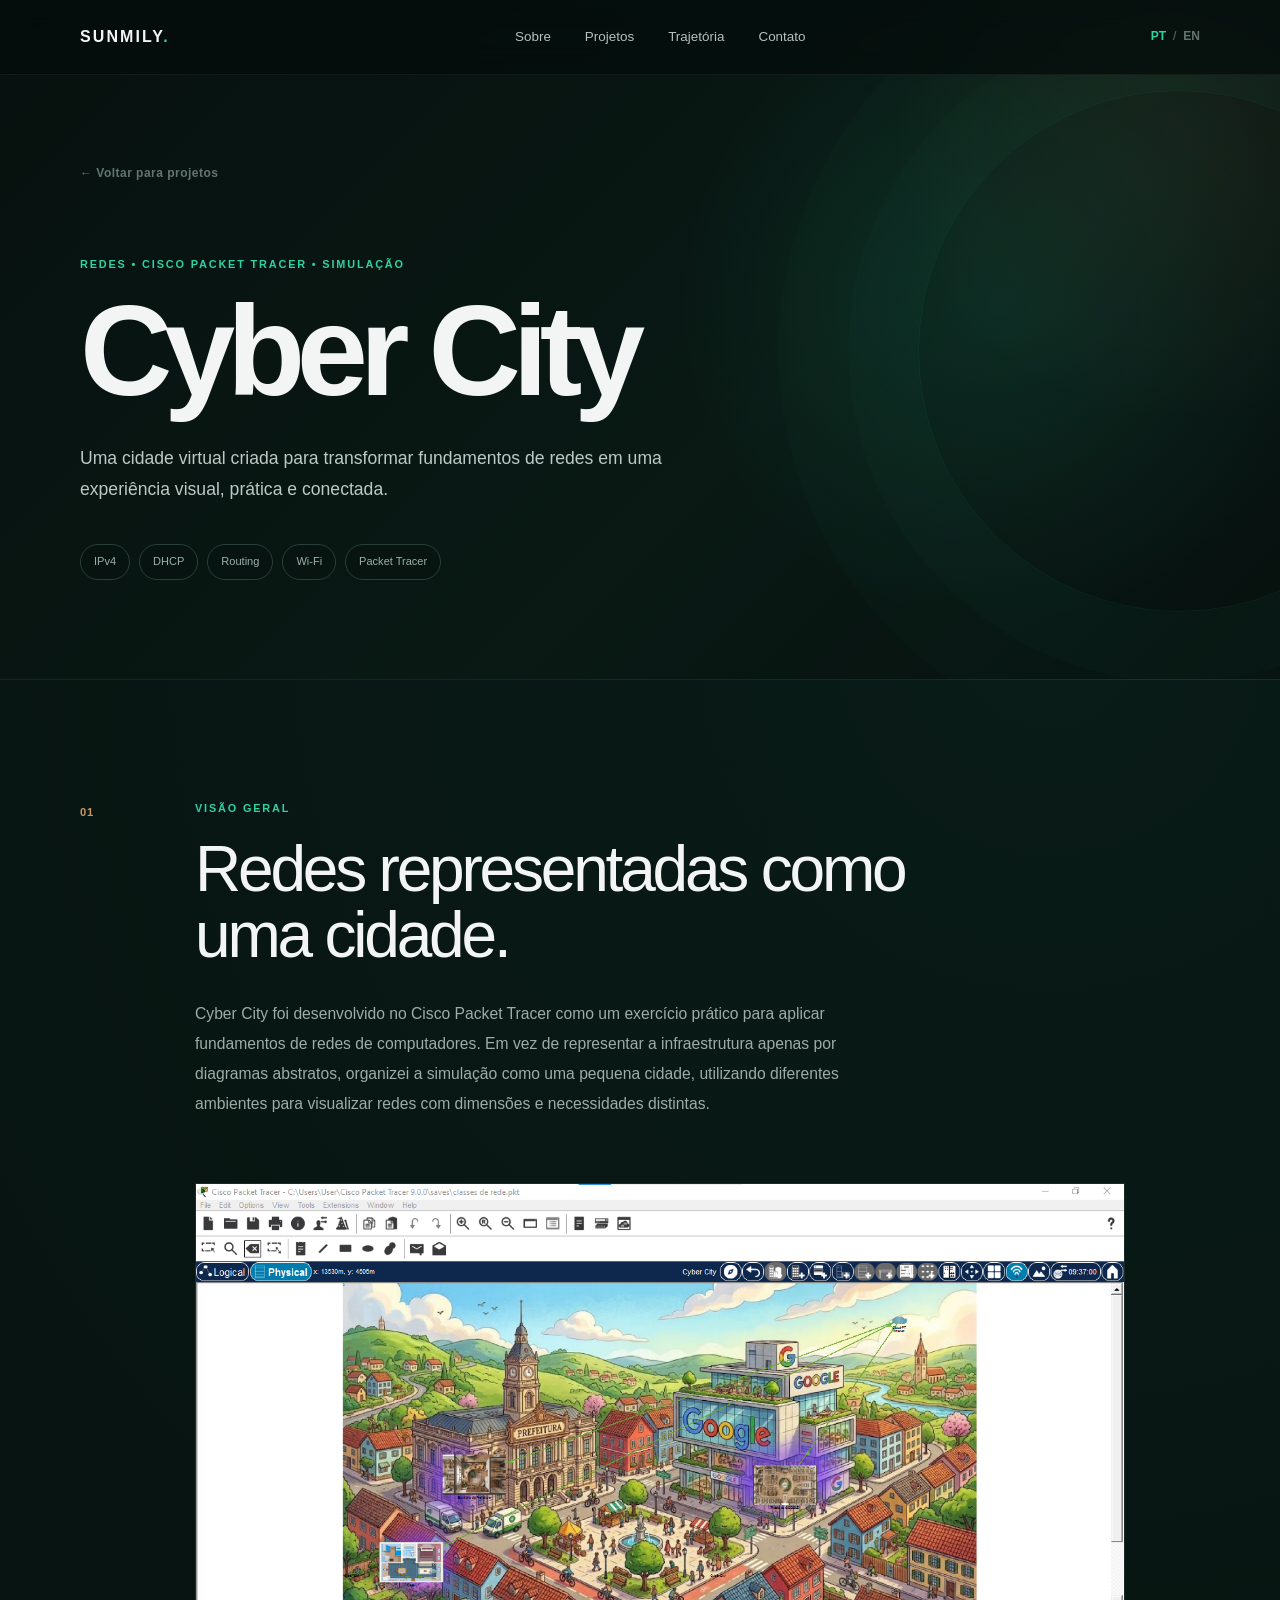
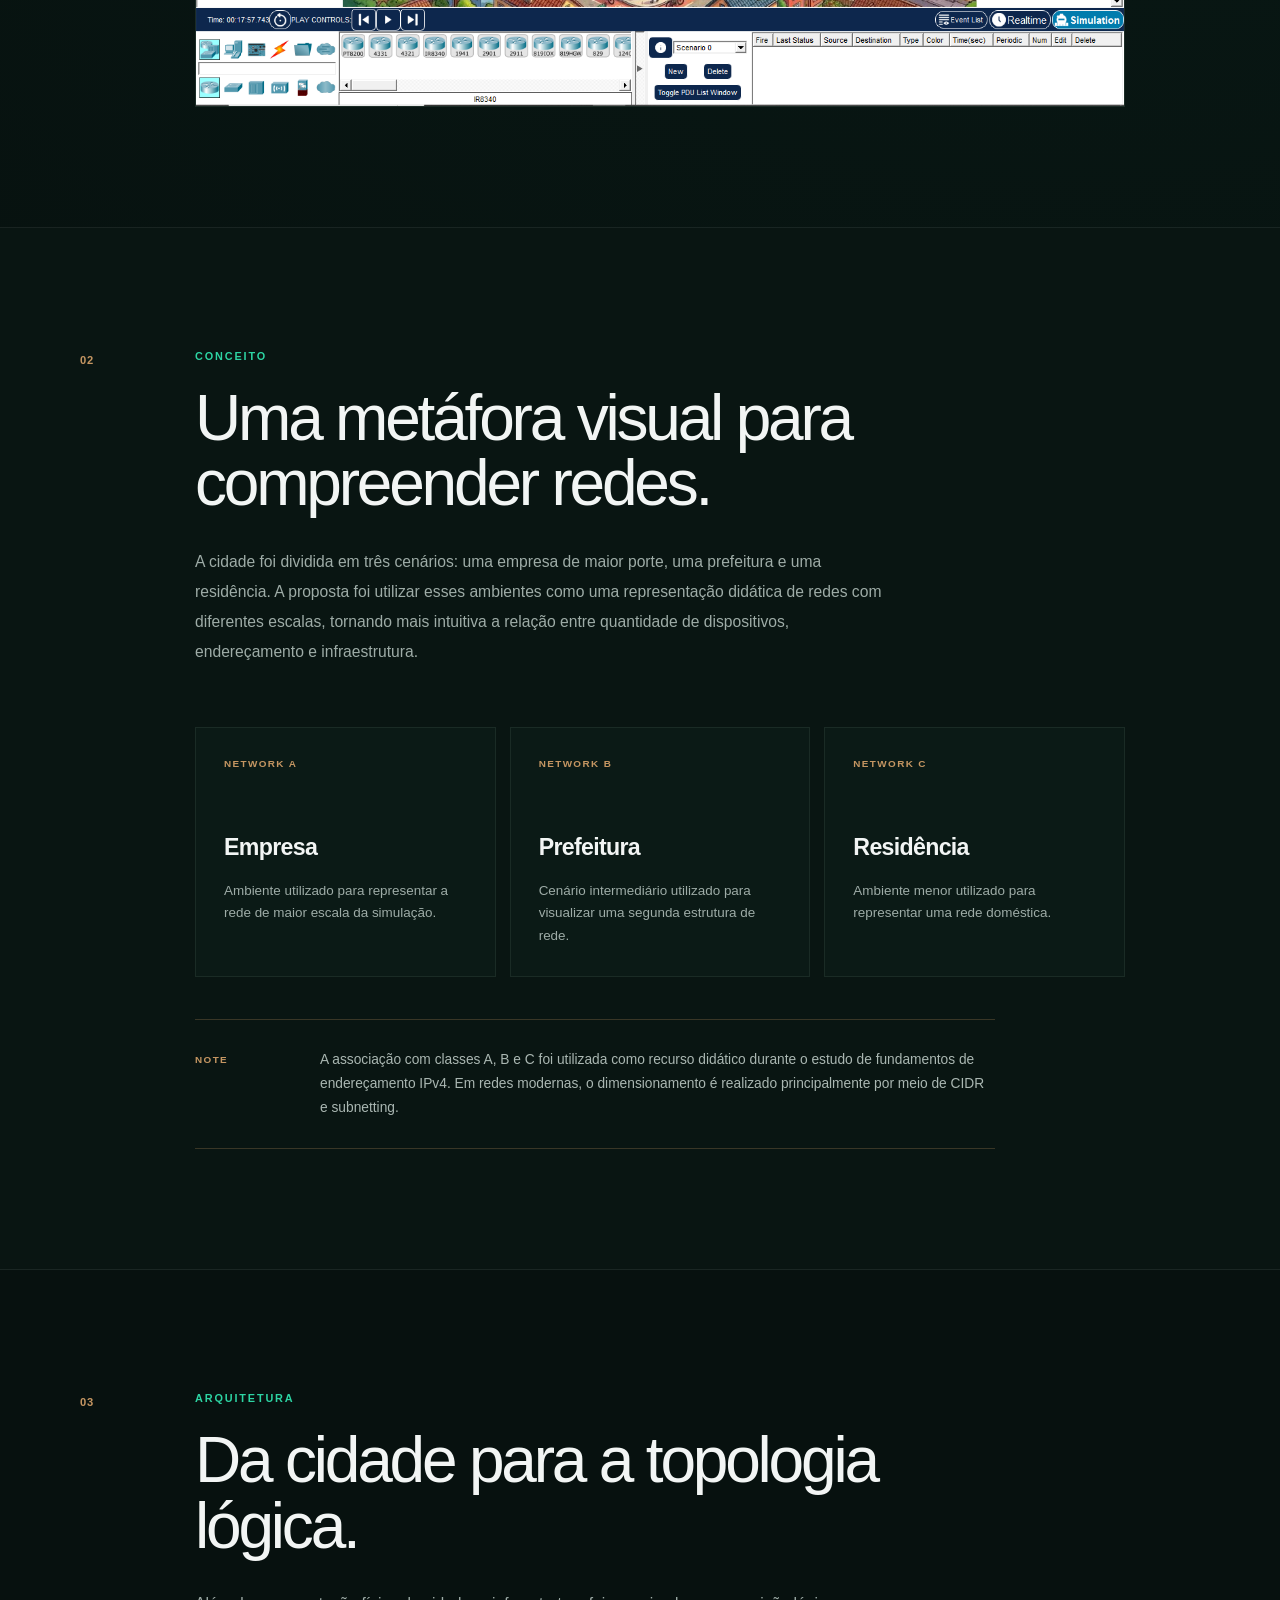
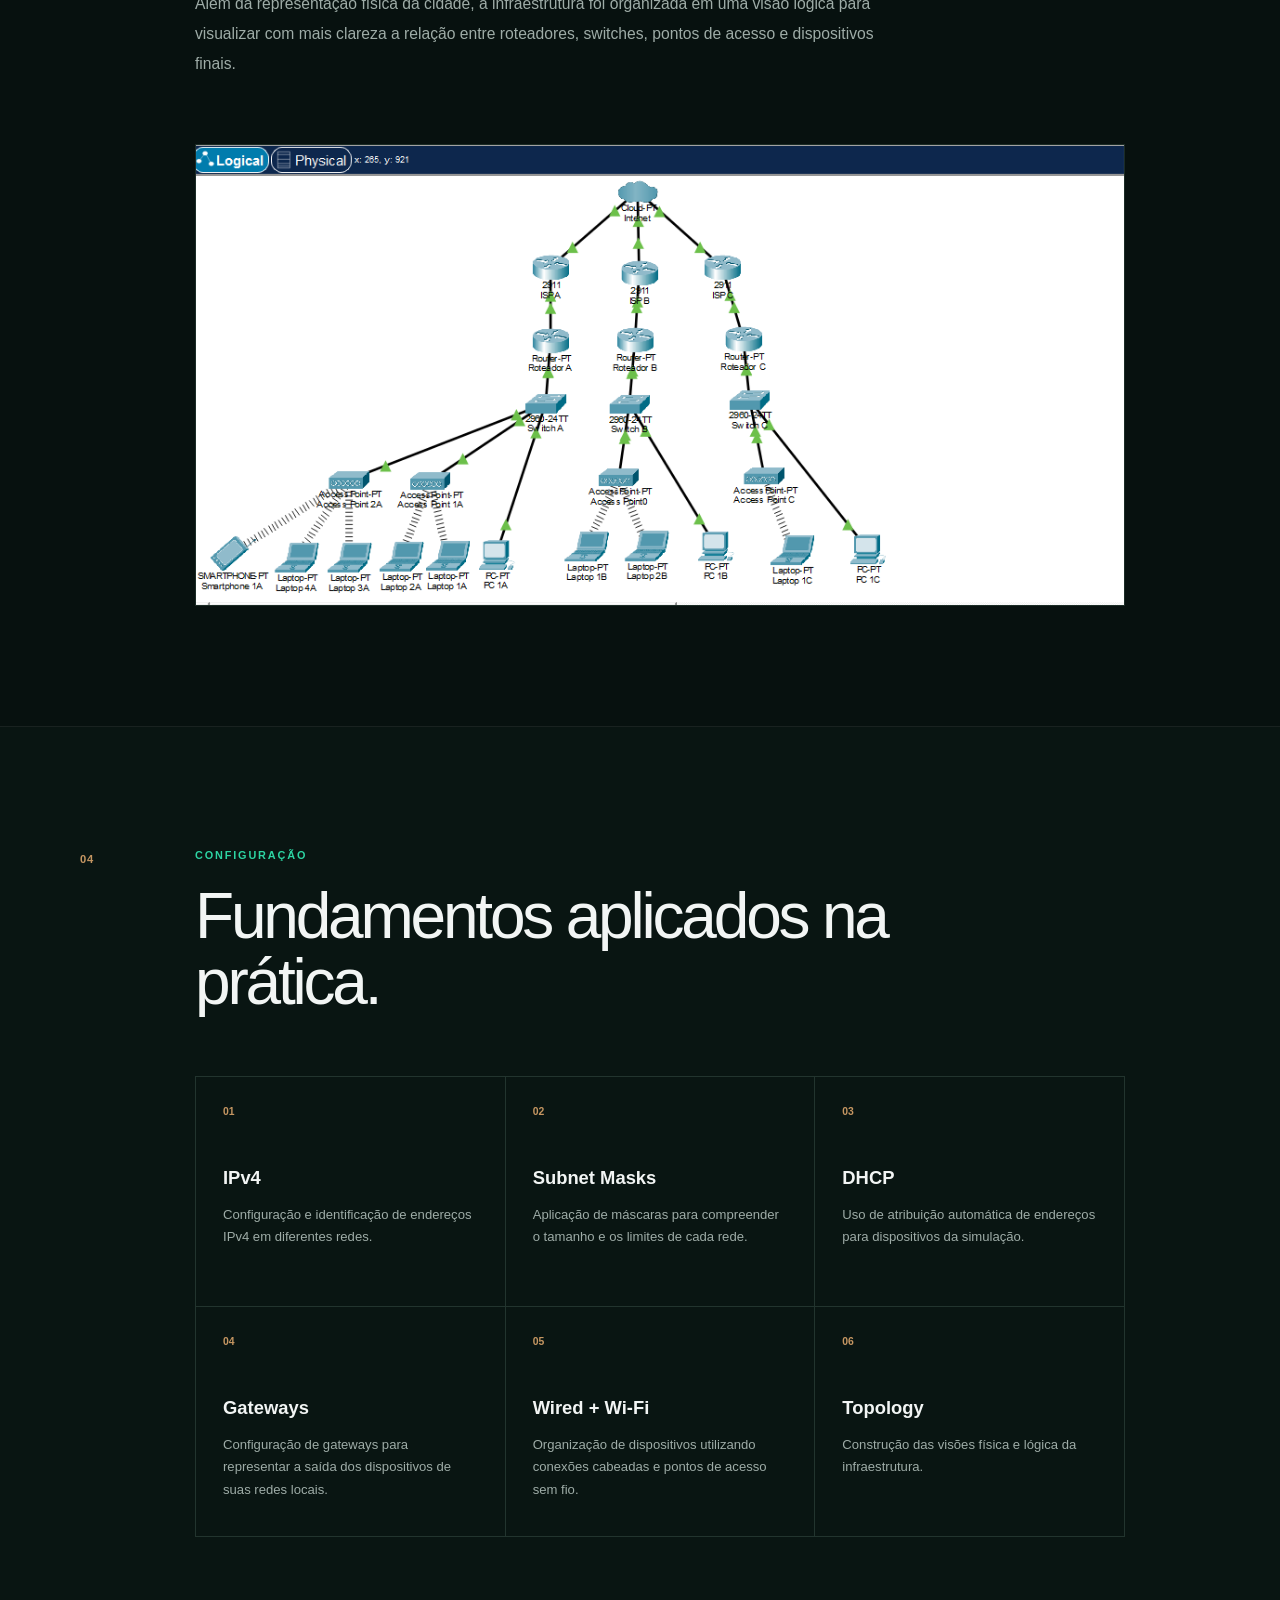
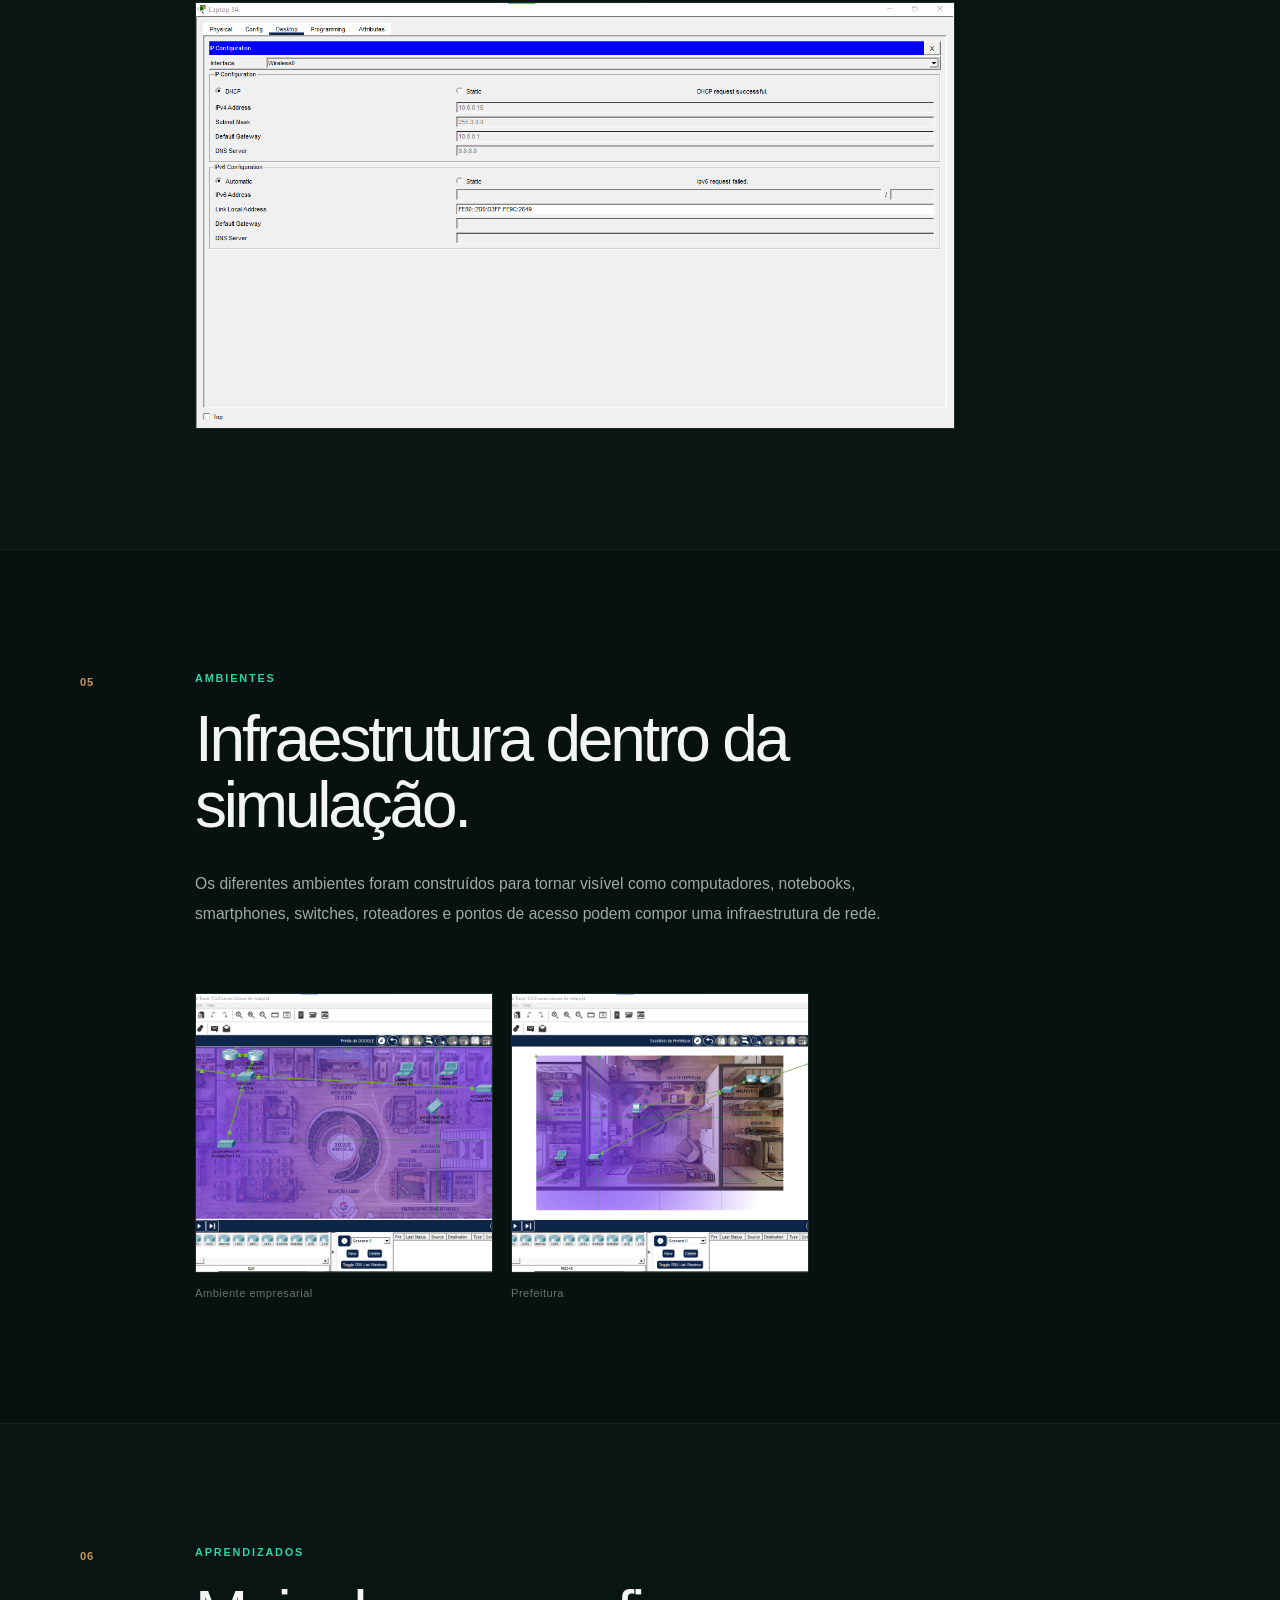
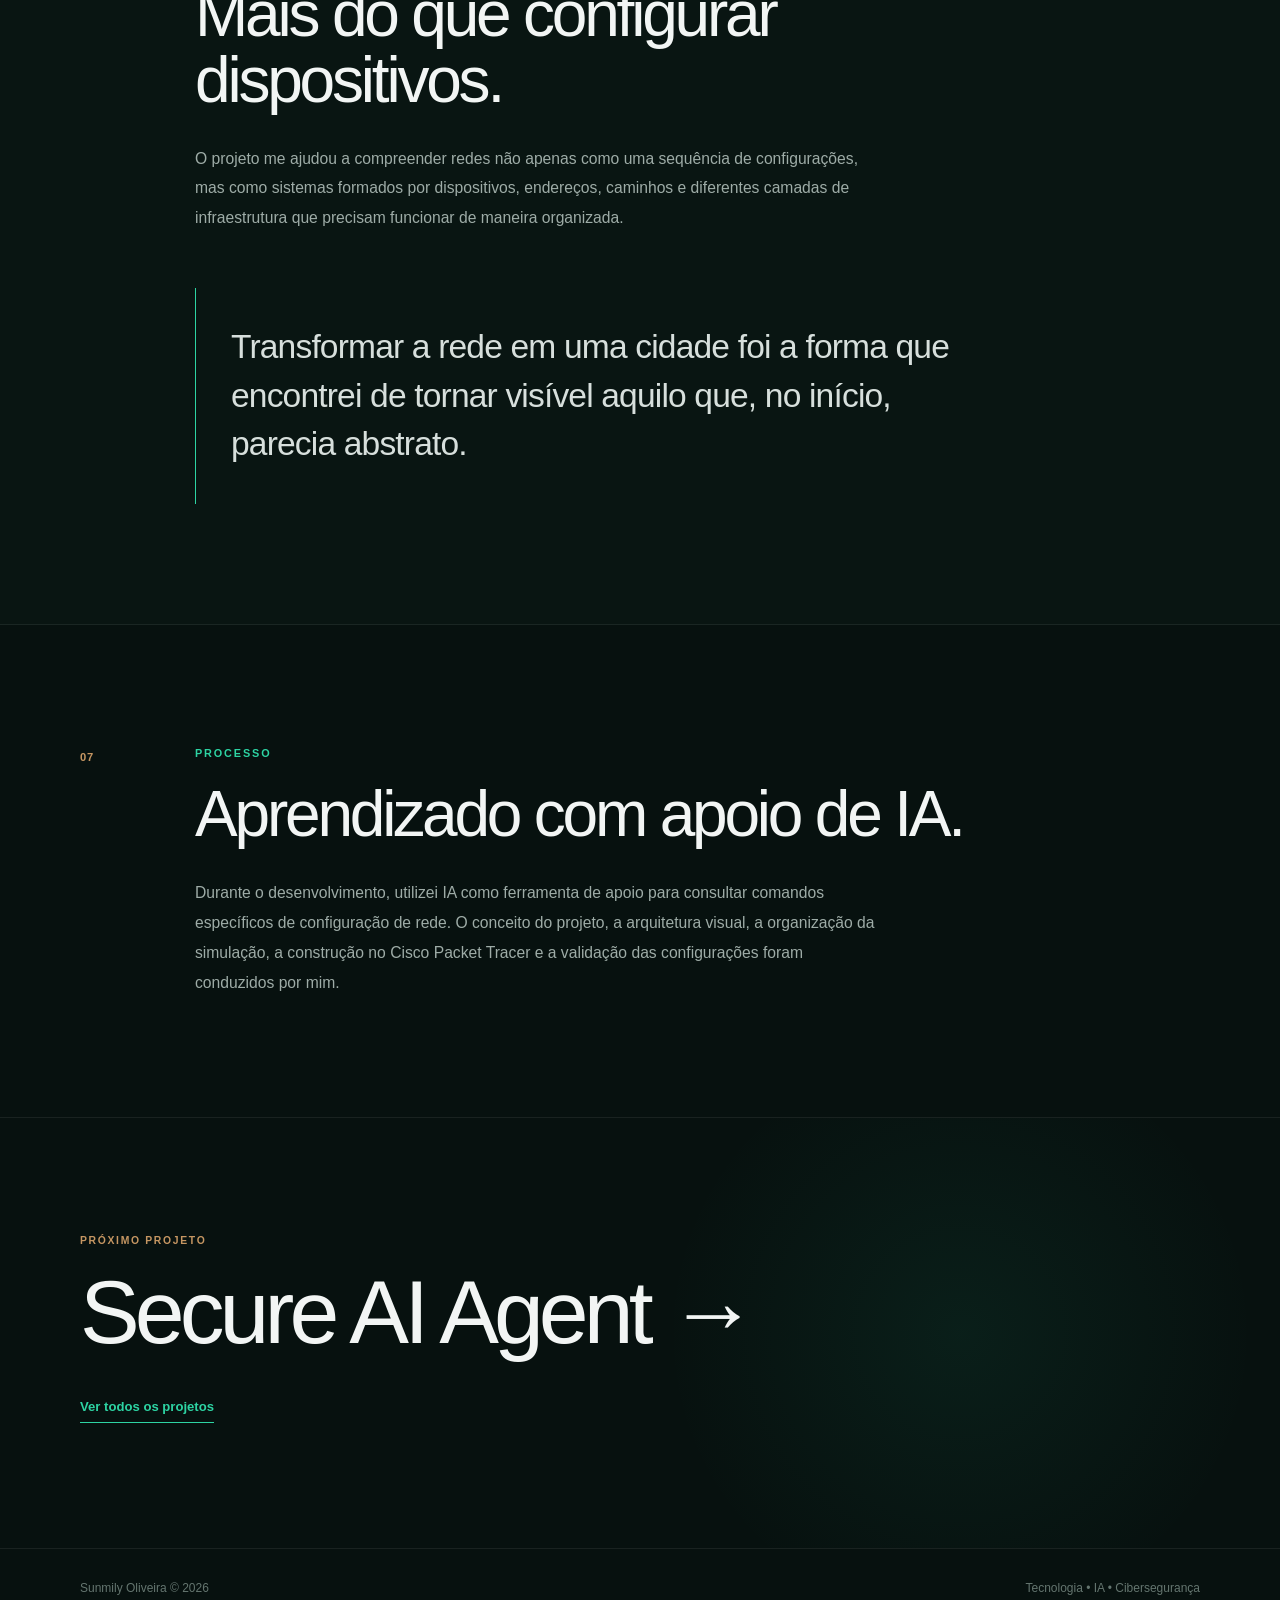
==== commit 414e42fa: "Remove unused Cyber City home image" ====
--- a/cyber-city.html
+++ b/cyber-city.html
@@ -450,17 +450,7 @@
                             </figcaption>
                         </figure>
 
-                        <figure>
-                            <img
-                                src="assets/images/cyber-city-home.png"
-                                alt="Ambiente residencial do Cyber City">
-
-                            <figcaption
-                                data-pt="Residência"
-                                data-en="Home">
-                                Residência
-                            </figcaption>
-                        </figure>
+                        
 
                     </div>
 
--- a/style.css
+++ b/style.css
@@ -1682,3 +1682,719 @@
     }
 
 }
+
+
+/* =========================================================
+   CYBER CITY — PROJECT CASE
+========================================================= */
+
+.project-page {
+    background:
+        radial-gradient(
+            circle at 82% 8%,
+            rgba(45, 212, 163, 0.055),
+            transparent 24%
+        ),
+        var(--bg);
+}
+
+
+/* =========================================================
+   CASE HERO
+========================================================= */
+
+.case-hero {
+    position: relative;
+
+    min-height: 680px;
+
+    display: flex;
+    align-items: center;
+
+    padding: 150px 0 90px;
+
+    overflow: hidden;
+
+    border-bottom: 1px solid var(--border);
+
+    background:
+        radial-gradient(
+            circle at 78% 45%,
+            rgba(45, 212, 163, 0.11),
+            transparent 30%
+        ),
+        radial-gradient(
+            circle at 92% 20%,
+            rgba(197, 150, 98, 0.07),
+            transparent 22%
+        ),
+        linear-gradient(
+            135deg,
+            #07110f 0%,
+            #091914 60%,
+            #07110f 100%
+        );
+}
+
+.case-hero::after {
+    content: "";
+
+    position: absolute;
+
+    width: 520px;
+    height: 520px;
+
+    right: -160px;
+    top: 90px;
+
+    border: 1px solid rgba(45, 212, 163, 0.08);
+    border-radius: 50%;
+
+    box-shadow:
+        0 0 0 70px rgba(45, 212, 163, 0.018),
+        0 0 0 140px rgba(45, 212, 163, 0.012);
+
+    pointer-events: none;
+}
+
+.case-hero-content {
+    position: relative;
+
+    z-index: 2;
+}
+
+.case-back {
+    display: inline-block;
+
+    margin-bottom: 72px;
+
+    color: var(--muted-dark);
+
+    font-size: 0.75rem;
+    font-weight: 700;
+
+    letter-spacing: 0.04em;
+
+    transition:
+        color 0.25s ease,
+        transform 0.25s ease;
+}
+
+.case-back:hover {
+    color: var(--green);
+
+    transform: translateX(-4px);
+}
+
+.case-eyebrow,
+.case-kicker {
+    color: var(--green);
+
+    font-size: 0.68rem;
+    font-weight: 700;
+
+    letter-spacing: 0.17em;
+}
+
+.case-eyebrow {
+    margin-bottom: 22px;
+}
+
+.case-hero h1 {
+    max-width: 850px;
+
+    font-size: clamp(4.6rem, 10vw, 8.5rem);
+    font-weight: 600;
+
+    line-height: 0.88;
+
+    letter-spacing: -0.065em;
+}
+
+.case-lead {
+    max-width: 650px;
+
+    margin-top: 35px;
+
+    color: #bdc9c5;
+
+    font-size: 1.1rem;
+
+    line-height: 1.8;
+}
+
+.case-tags {
+    display: flex;
+    flex-wrap: wrap;
+
+    gap: 9px;
+
+    margin-top: 38px;
+}
+
+.case-tags span {
+    padding: 8px 13px;
+
+    border: 1px solid #294039;
+    border-radius: 100px;
+
+    color: #9cafaa;
+
+    background: rgba(7, 17, 15, 0.45);
+
+    font-size: 0.69rem;
+}
+
+
+/* =========================================================
+   CASE SECTIONS
+========================================================= */
+
+.case-section {
+    padding: 120px 0;
+
+    border-bottom: 1px solid var(--border);
+}
+
+.case-section-alt {
+    background: #091512;
+}
+
+.case-layout {
+    display: grid;
+
+    grid-template-columns: 75px minmax(0, 1fr);
+
+    gap: 40px;
+}
+
+.case-section-number {
+    padding-top: 4px;
+
+    color: var(--earth);
+
+    font-size: 0.7rem;
+    font-weight: 700;
+
+    letter-spacing: 0.08em;
+}
+
+.case-section-content {
+    max-width: 930px;
+}
+
+.case-kicker {
+    margin-bottom: 20px;
+}
+
+.case-section-content > h2 {
+    max-width: 780px;
+
+    margin-bottom: 30px;
+
+    font-size: clamp(2.4rem, 5vw, 4.6rem);
+    font-weight: 500;
+
+    line-height: 1.03;
+
+    letter-spacing: -0.05em;
+}
+
+.case-section-content > p:not(.case-kicker) {
+    max-width: 690px;
+
+    color: var(--muted);
+
+    font-size: 0.98rem;
+
+    line-height: 1.9;
+}
+
+
+/* =========================================================
+   CASE IMAGES
+========================================================= */
+
+.case-image {
+    position: relative;
+
+    margin-top: 65px;
+
+    overflow: hidden;
+
+    background:
+        linear-gradient(
+            145deg,
+            #0d1c18,
+            #08120f
+        );
+
+    border: 1px solid #1b2c26;
+}
+
+.case-image::before {
+    content: "";
+
+    position: absolute;
+
+    inset: 0;
+
+    z-index: 1;
+
+    border: 1px solid rgba(255, 255, 255, 0.025);
+
+    pointer-events: none;
+}
+
+.case-image img {
+    width: 100%;
+
+    object-fit: cover;
+
+    transition:
+        transform 0.55s ease,
+        filter 0.4s ease;
+}
+
+.case-image:hover img {
+    transform: scale(1.012);
+}
+
+.case-image-large img {
+    min-height: 460px;
+}
+
+.case-image-medium {
+    max-width: 760px;
+}
+
+.case-image-medium img {
+    min-height: 390px;
+}
+
+
+/* =========================================================
+   NETWORK CONCEPT CARDS
+========================================================= */
+
+.case-grid-three {
+    display: grid;
+
+    grid-template-columns: repeat(3, 1fr);
+
+    gap: 14px;
+
+    margin-top: 60px;
+}
+
+.case-mini-card {
+    min-height: 245px;
+
+    padding: 28px;
+
+    background: #0b1a16;
+
+    border: 1px solid #1a2b25;
+
+    transition:
+        transform 0.3s ease,
+        border-color 0.3s ease,
+        background 0.3s ease;
+}
+
+.case-mini-card:hover {
+    transform: translateY(-5px);
+
+    background: #0d1e19;
+
+    border-color: rgba(45, 212, 163, 0.35);
+}
+
+.case-mini-card > span {
+    display: block;
+
+    margin-bottom: 58px;
+
+    color: var(--earth);
+
+    font-size: 0.62rem;
+    font-weight: 700;
+
+    letter-spacing: 0.14em;
+}
+
+.case-mini-card h3 {
+    margin-bottom: 13px;
+
+    font-size: 1.45rem;
+
+    letter-spacing: -0.03em;
+}
+
+.case-mini-card p {
+    color: var(--muted);
+
+    font-size: 0.84rem;
+
+    line-height: 1.7;
+}
+
+
+/* =========================================================
+   TECHNICAL NOTE
+========================================================= */
+
+.case-note {
+    display: grid;
+
+    grid-template-columns: 100px 1fr;
+
+    gap: 25px;
+
+    max-width: 800px;
+
+    margin-top: 42px;
+
+    padding: 28px 0;
+
+    border-top: 1px solid rgba(197, 150, 98, 0.25);
+    border-bottom: 1px solid rgba(197, 150, 98, 0.25);
+}
+
+.case-note > span {
+    padding-top: 4px;
+
+    color: var(--earth);
+
+    font-size: 0.62rem;
+    font-weight: 700;
+
+    letter-spacing: 0.14em;
+}
+
+.case-note p {
+    color: #aab7b2;
+
+    font-size: 0.86rem;
+
+    line-height: 1.75;
+}
+
+
+/* =========================================================
+   SKILLS / CONFIGURATION
+========================================================= */
+
+.case-skills-grid {
+    display: grid;
+
+    grid-template-columns: repeat(3, 1fr);
+
+    margin-top: 60px;
+
+    border-top: 1px solid #22342e;
+    border-left: 1px solid #22342e;
+}
+
+.case-skills-grid article {
+    min-height: 230px;
+
+    padding: 27px;
+
+    border-right: 1px solid #22342e;
+    border-bottom: 1px solid #22342e;
+
+    transition: background 0.25s ease;
+}
+
+.case-skills-grid article:hover {
+    background: rgba(45, 212, 163, 0.025);
+}
+
+.case-skills-grid article > span {
+    display: block;
+
+    margin-bottom: 42px;
+
+    color: var(--earth);
+
+    font-size: 0.65rem;
+    font-weight: 700;
+}
+
+.case-skills-grid h3 {
+    margin-bottom: 12px;
+
+    font-size: 1.15rem;
+}
+
+.case-skills-grid p {
+    color: var(--muted);
+
+    font-size: 0.82rem;
+
+    line-height: 1.7;
+}
+
+
+/* =========================================================
+   ENVIRONMENT GALLERY
+========================================================= */
+
+.case-gallery {
+    display: grid;
+
+    grid-template-columns: repeat(3, 1fr);
+
+    gap: 18px;
+
+    margin-top: 65px;
+}
+
+.case-gallery figure {
+    margin: 0;
+
+    overflow: hidden;
+}
+
+.case-gallery img {
+    height: 280px;
+
+    object-fit: cover;
+
+    border: 1px solid #1b2d27;
+
+    filter:
+        saturate(0.9)
+        contrast(1.02);
+
+    transition:
+        transform 0.45s ease,
+        filter 0.35s ease;
+}
+
+.case-gallery figure:hover img {
+    transform: scale(1.015);
+
+    filter:
+        saturate(1)
+        contrast(1.02);
+}
+
+.case-gallery figcaption {
+    margin-top: 12px;
+
+    color: var(--muted-dark);
+
+    font-size: 0.7rem;
+
+    letter-spacing: 0.04em;
+}
+
+
+/* =========================================================
+   LEARNING QUOTE
+========================================================= */
+
+.case-section blockquote {
+    max-width: 790px;
+
+    margin-top: 55px;
+
+    padding: 35px 0 35px 35px;
+
+    border-left: 1px solid var(--green);
+
+    color: #d7dfdc;
+
+    font-size: clamp(1.35rem, 2.7vw, 2.1rem);
+    font-weight: 400;
+
+    line-height: 1.45;
+
+    letter-spacing: -0.025em;
+}
+
+
+/* =========================================================
+   NEXT PROJECT
+========================================================= */
+
+.case-next {
+    padding: 115px 0 125px;
+
+    background:
+        radial-gradient(
+            circle at 75% 50%,
+            rgba(45, 212, 163, 0.07),
+            transparent 30%
+        ),
+        #07110f;
+}
+
+.case-next p {
+    margin-bottom: 18px;
+
+    color: var(--earth);
+
+    font-size: 0.65rem;
+    font-weight: 700;
+
+    letter-spacing: 0.16em;
+}
+
+.case-next h2 {
+    margin-bottom: 35px;
+
+    font-size: clamp(3rem, 7vw, 6.2rem);
+    font-weight: 500;
+
+    line-height: 1;
+
+    letter-spacing: -0.055em;
+}
+
+.case-next a {
+    display: inline-block;
+
+    padding-bottom: 5px;
+
+    border-bottom: 1px solid var(--green);
+
+    color: var(--green);
+
+    font-size: 0.82rem;
+    font-weight: 700;
+
+    transition:
+        color 0.25s ease,
+        border-color 0.25s ease;
+}
+
+.case-next a:hover {
+    color: var(--green-light);
+
+    border-color: var(--green-light);
+}
+
+
+/* =========================================================
+   CYBER CITY — TABLET
+========================================================= */
+
+@media (max-width: 950px) {
+
+    .case-hero {
+        min-height: 620px;
+    }
+
+    .case-layout {
+        grid-template-columns: 50px minmax(0, 1fr);
+
+        gap: 25px;
+    }
+
+    .case-grid-three,
+    .case-skills-grid {
+        grid-template-columns: repeat(2, 1fr);
+    }
+
+    .case-gallery {
+        grid-template-columns: 1fr 1fr;
+    }
+
+}
+
+
+/* =========================================================
+   CYBER CITY — MOBILE
+========================================================= */
+
+@media (max-width: 650px) {
+
+    .case-hero {
+        min-height: 600px;
+
+        padding-top: 125px;
+        padding-bottom: 70px;
+    }
+
+    .case-hero::after {
+        width: 350px;
+        height: 350px;
+
+        right: -220px;
+    }
+
+    .case-back {
+        margin-bottom: 55px;
+    }
+
+    .case-hero h1 {
+        font-size: clamp(4rem, 20vw, 6rem);
+    }
+
+    .case-lead {
+        font-size: 0.96rem;
+    }
+
+    .case-section {
+        padding: 85px 0;
+    }
+
+    .case-layout {
+        grid-template-columns: 1fr;
+
+        gap: 18px;
+    }
+
+    .case-section-number {
+        padding-top: 0;
+    }
+
+    .case-grid-three,
+    .case-skills-grid,
+    .case-gallery {
+        grid-template-columns: 1fr;
+    }
+
+    .case-mini-card {
+        min-height: 210px;
+    }
+
+    .case-mini-card > span {
+        margin-bottom: 40px;
+    }
+
+    .case-note {
+        grid-template-columns: 1fr;
+
+        gap: 12px;
+    }
+
+    .case-image {
+        margin-top: 45px;
+    }
+
+    .case-image-large img,
+    .case-image-medium img {
+        min-height: 260px;
+    }
+
+    .case-gallery img {
+        height: 260px;
+    }
+
+    .case-section blockquote {
+        margin-top: 42px;
+
+        padding: 25px 0 25px 22px;
+
+        font-size: 1.3rem;
+    }
+
+    .case-next {
+        padding: 90px 0;
+    }
+
+}
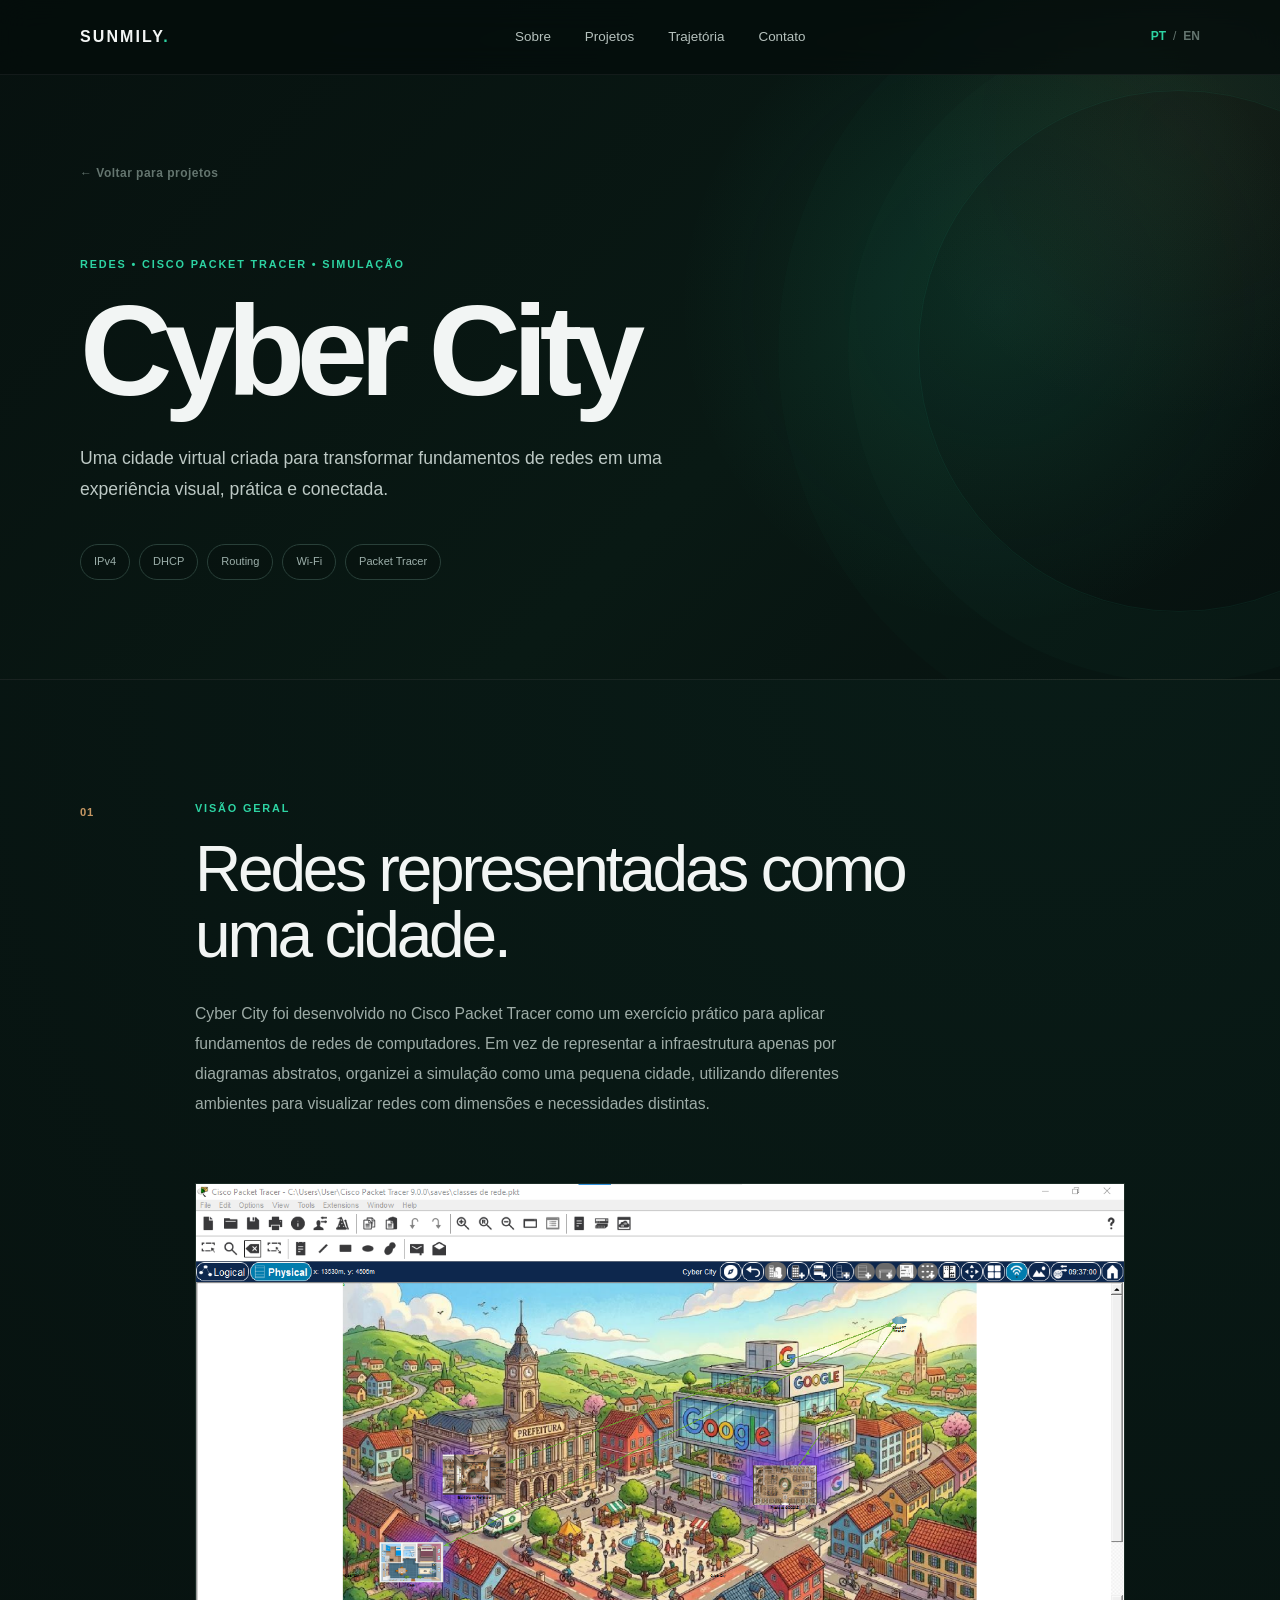
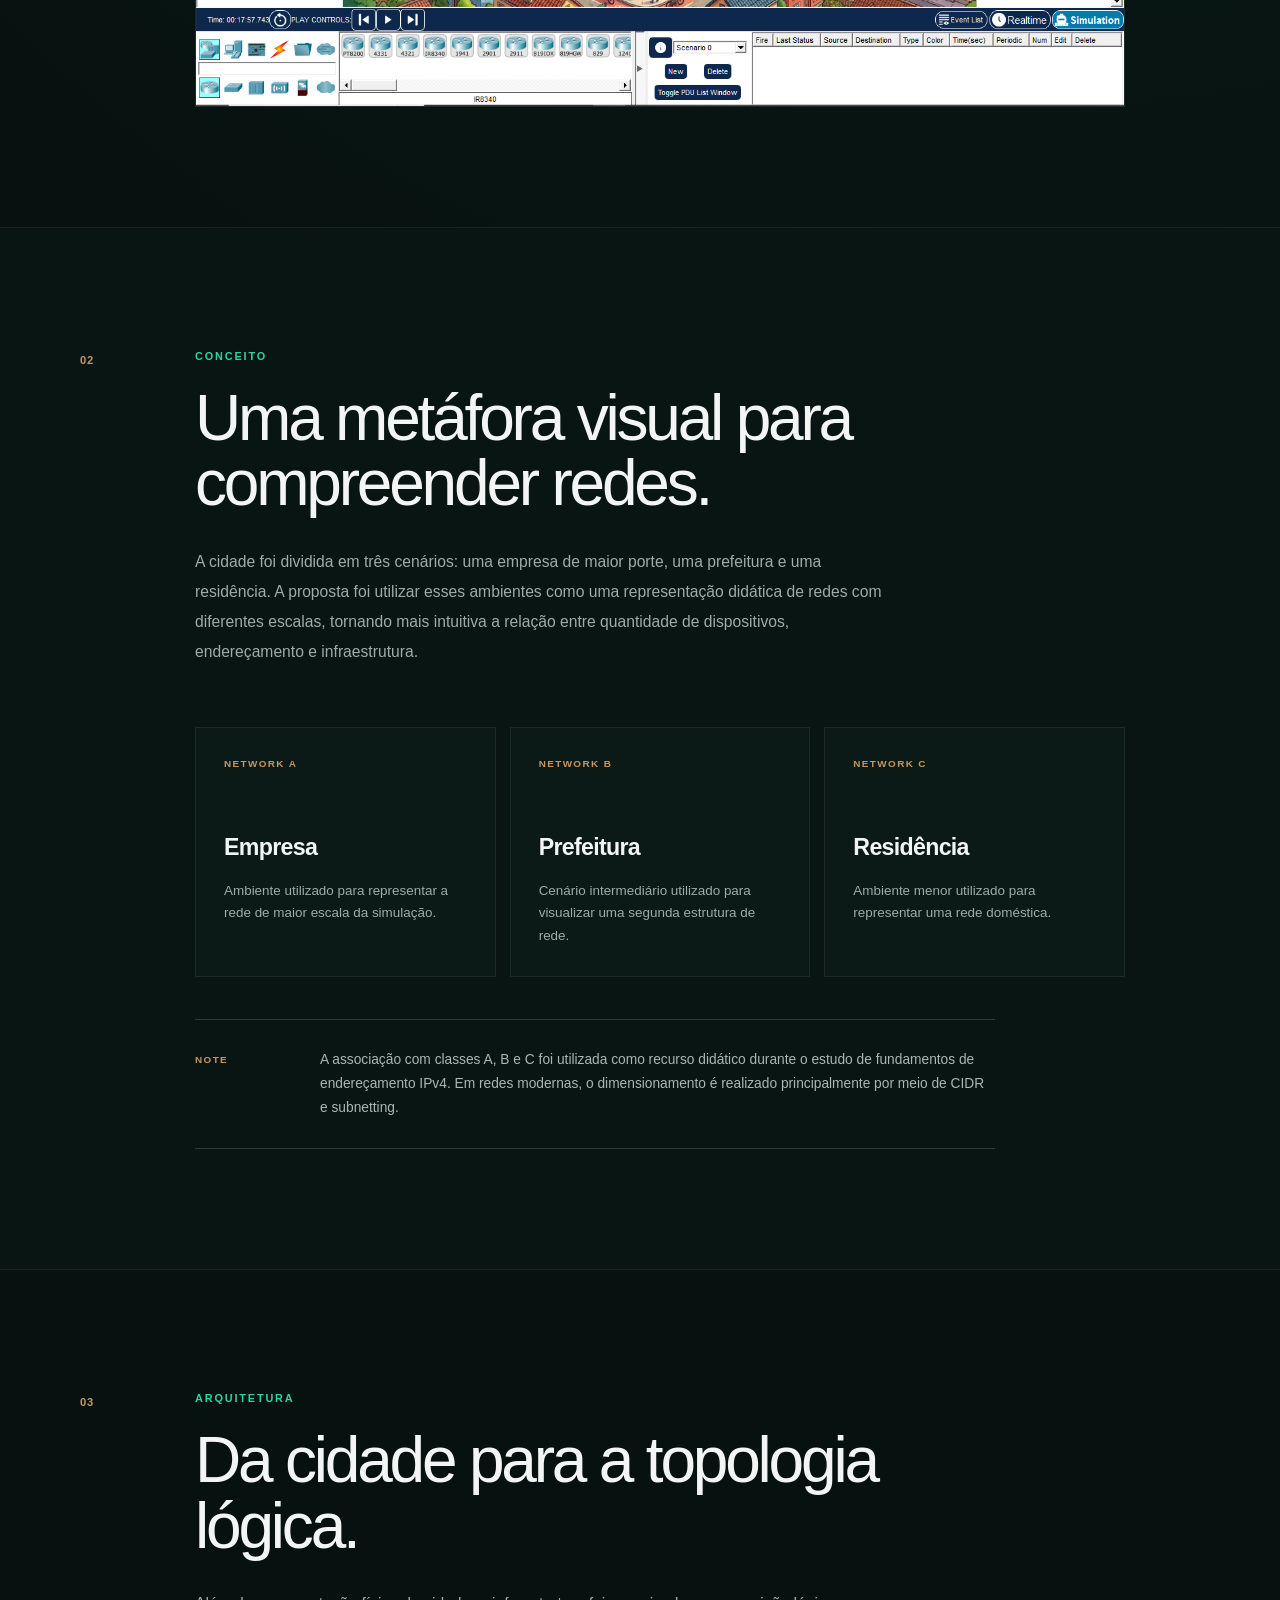
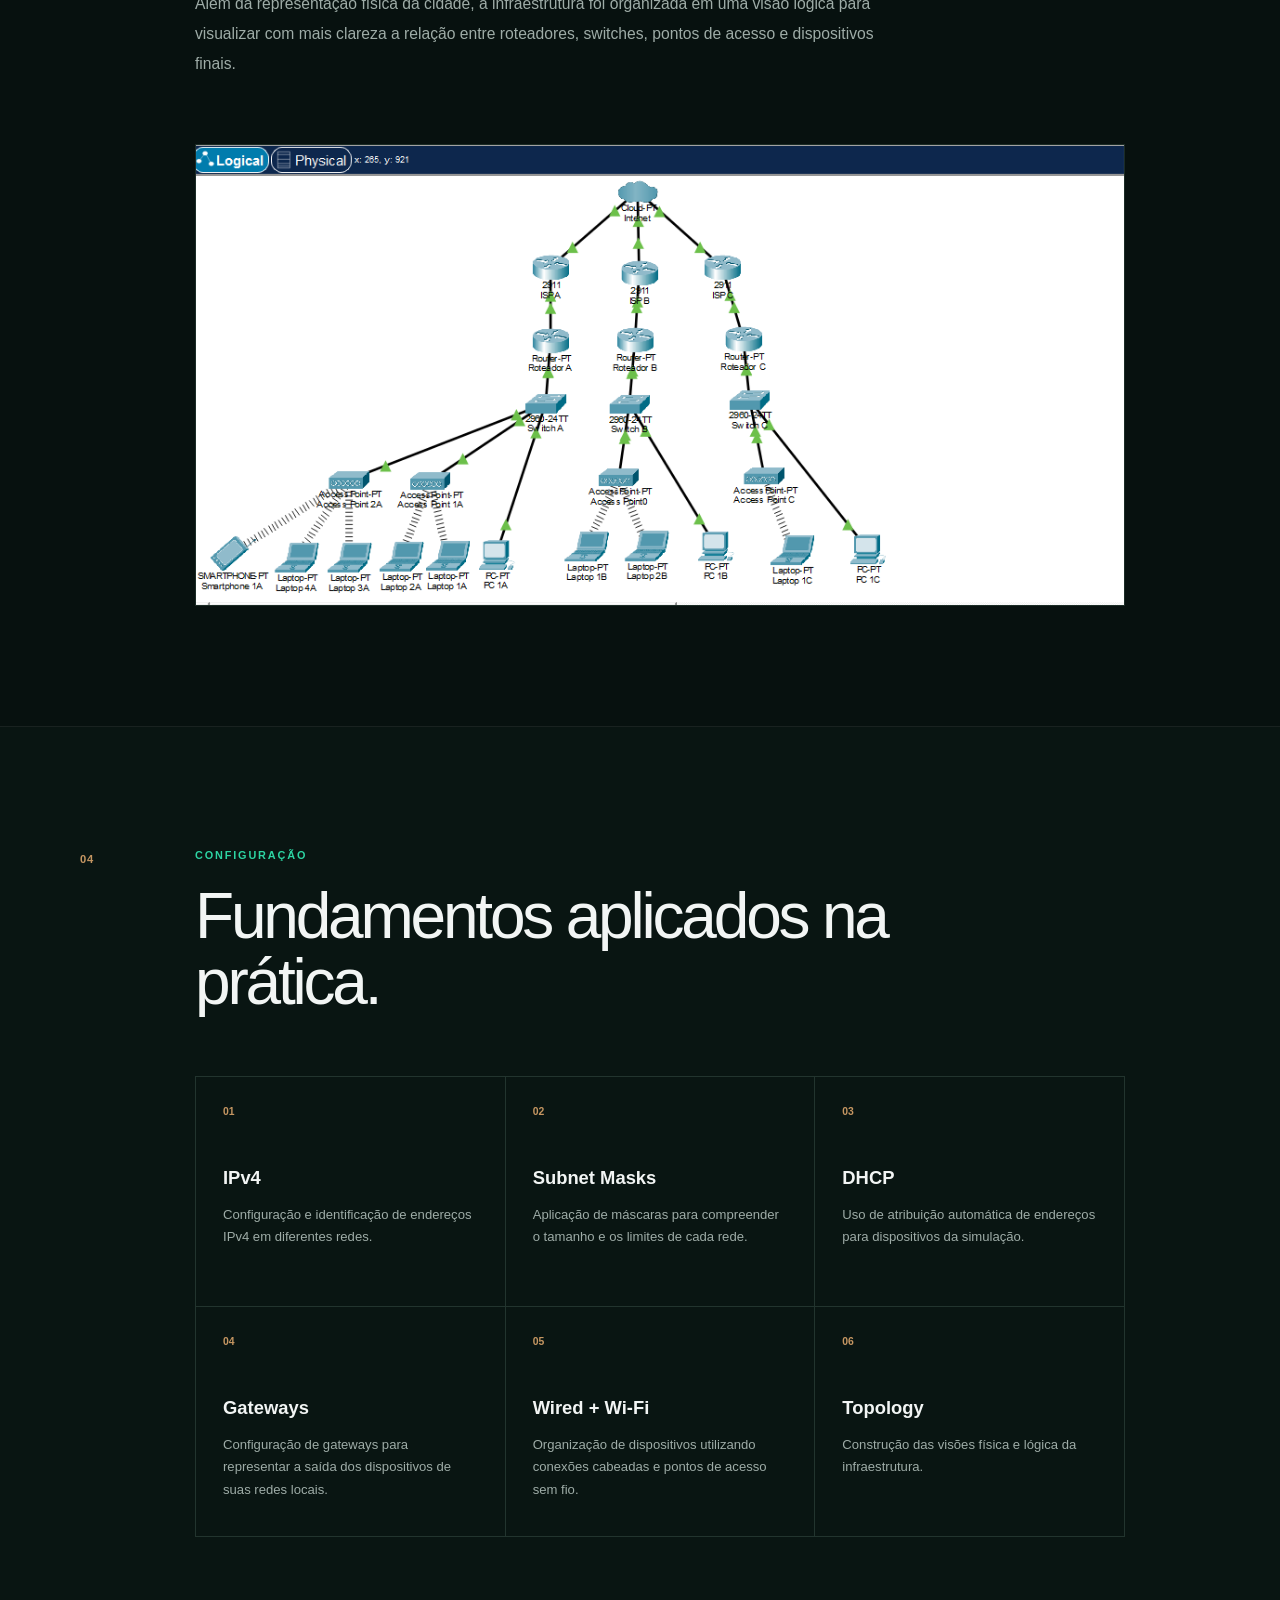
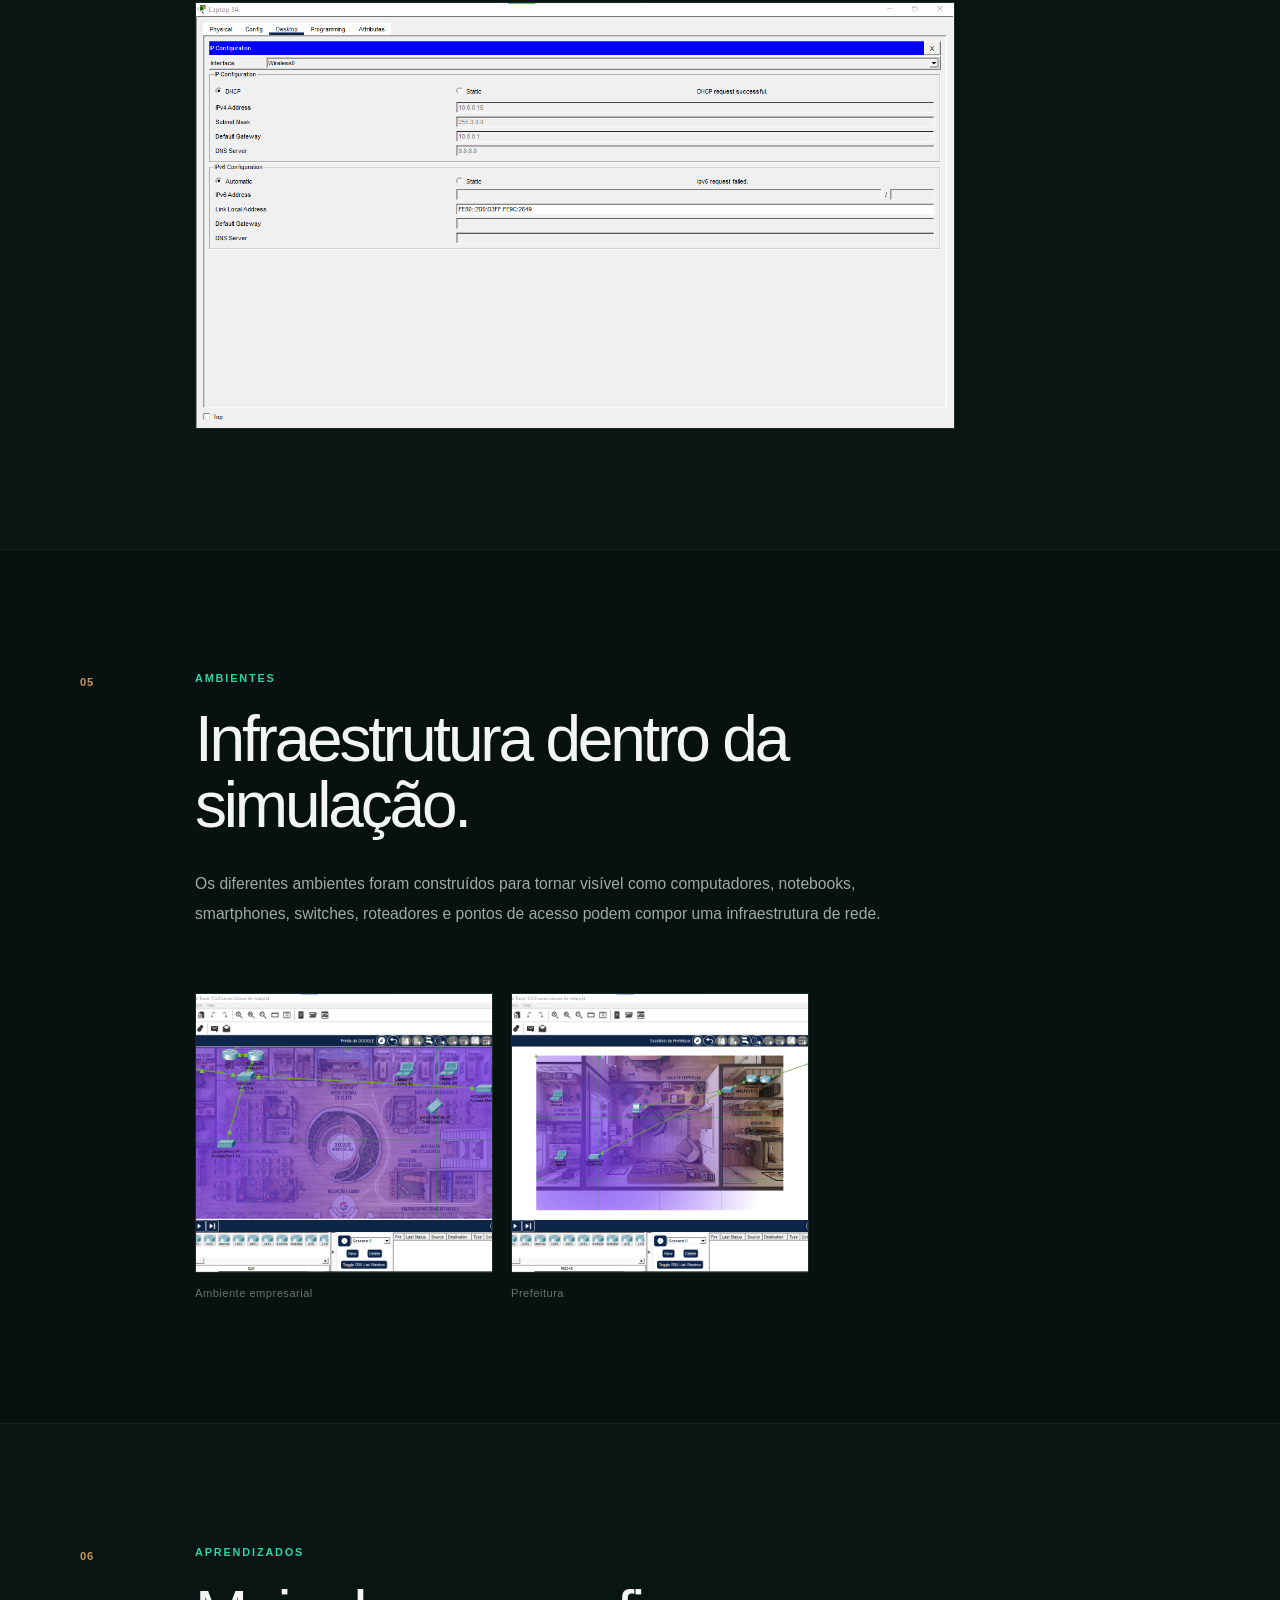
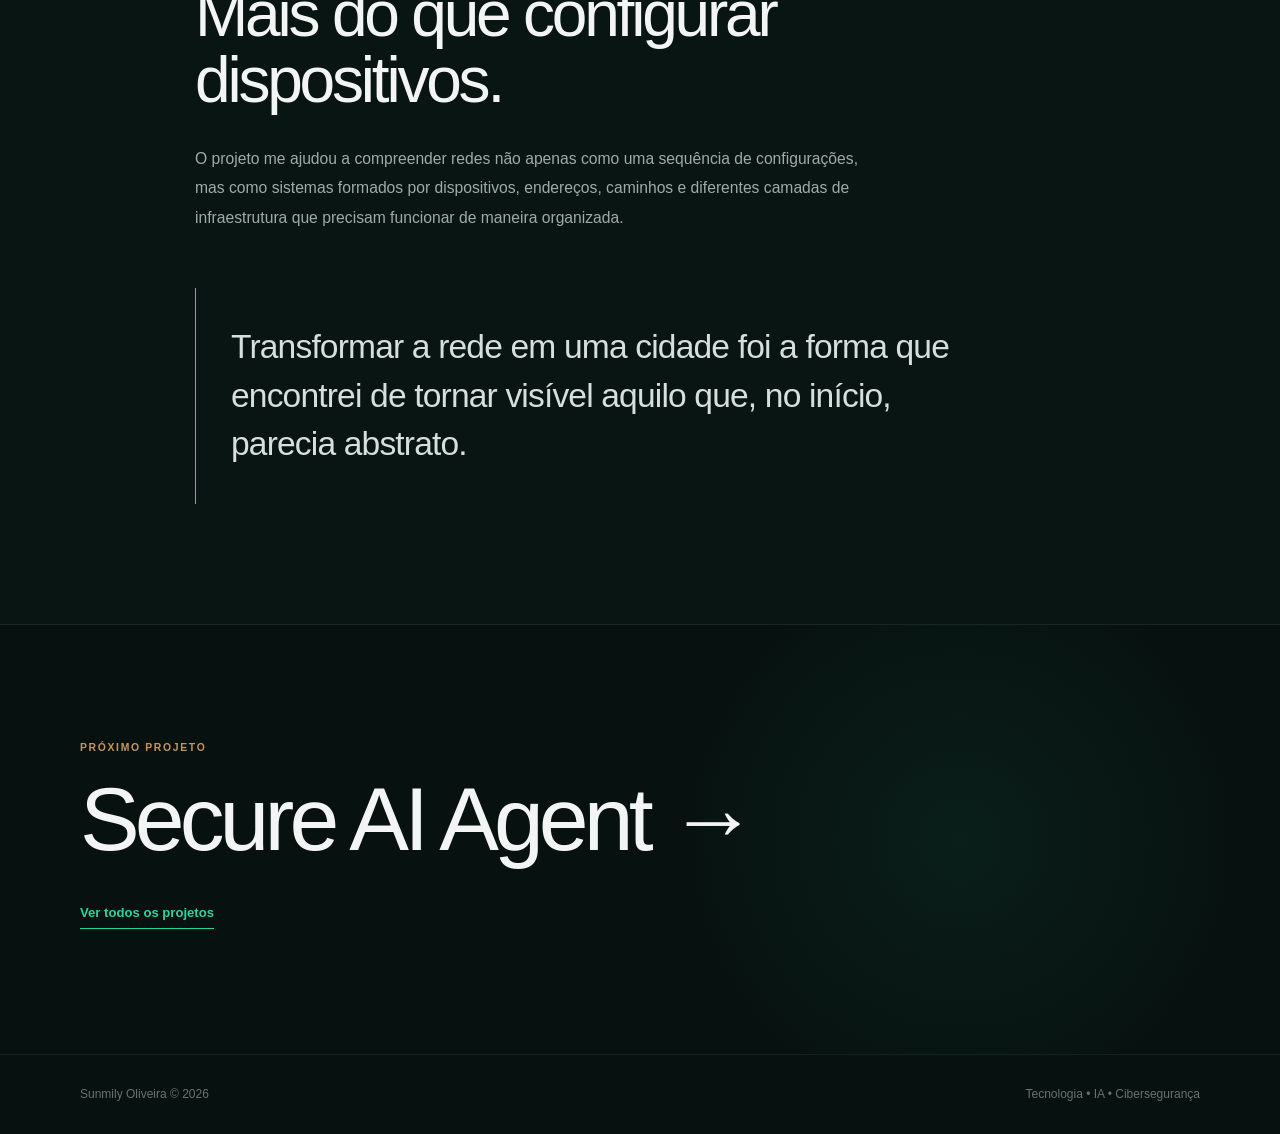
==== commit b6e693c4: "Remove AI process section" ====
--- a/cyber-city.html
+++ b/cyber-city.html
@@ -450,8 +450,6 @@
                             </figcaption>
                         </figure>
 
-                        
-
                     </div>
 
                 </div>
@@ -505,43 +503,6 @@
 
 
         <!-- =================================================
-             07 — PROCESS
-        ================================================== -->
-
-        <section class="case-section">
-
-            <div class="container case-layout">
-
-                <div class="case-section-number">07</div>
-
-                <div class="case-section-content">
-
-                    <p class="case-kicker"
-                       data-pt="PROCESSO"
-                       data-en="PROCESS">
-                        PROCESSO
-                    </p>
-
-                    <h2
-                        data-pt="Aprendizado com apoio de IA."
-                        data-en="AI-assisted learning.">
-                        Aprendizado com apoio de IA.
-                    </h2>
-
-                    <p
-                        data-pt="Durante o desenvolvimento, utilizei IA como ferramenta de apoio para consultar comandos específicos de configuração de rede. O conceito do projeto, a arquitetura visual, a organização da simulação, a construção no Cisco Packet Tracer e a validação das configurações foram conduzidos por mim."
-                        data-en="During development, I used AI as a support tool to consult specific network configuration commands. The project concept, visual architecture, simulation organization, Cisco Packet Tracer implementation and configuration validation were carried out by me.">
-                        Durante o desenvolvimento, utilizei IA como ferramenta de apoio para consultar comandos específicos de configuração de rede. O conceito do projeto, a arquitetura visual, a organização da simulação, a construção no Cisco Packet Tracer e a validação das configurações foram conduzidos por mim.
-                    </p>
-
-                </div>
-
-            </div>
-
-        </section>
-
-
-        <!-- =================================================
              NEXT PROJECT
         ================================================== -->
 
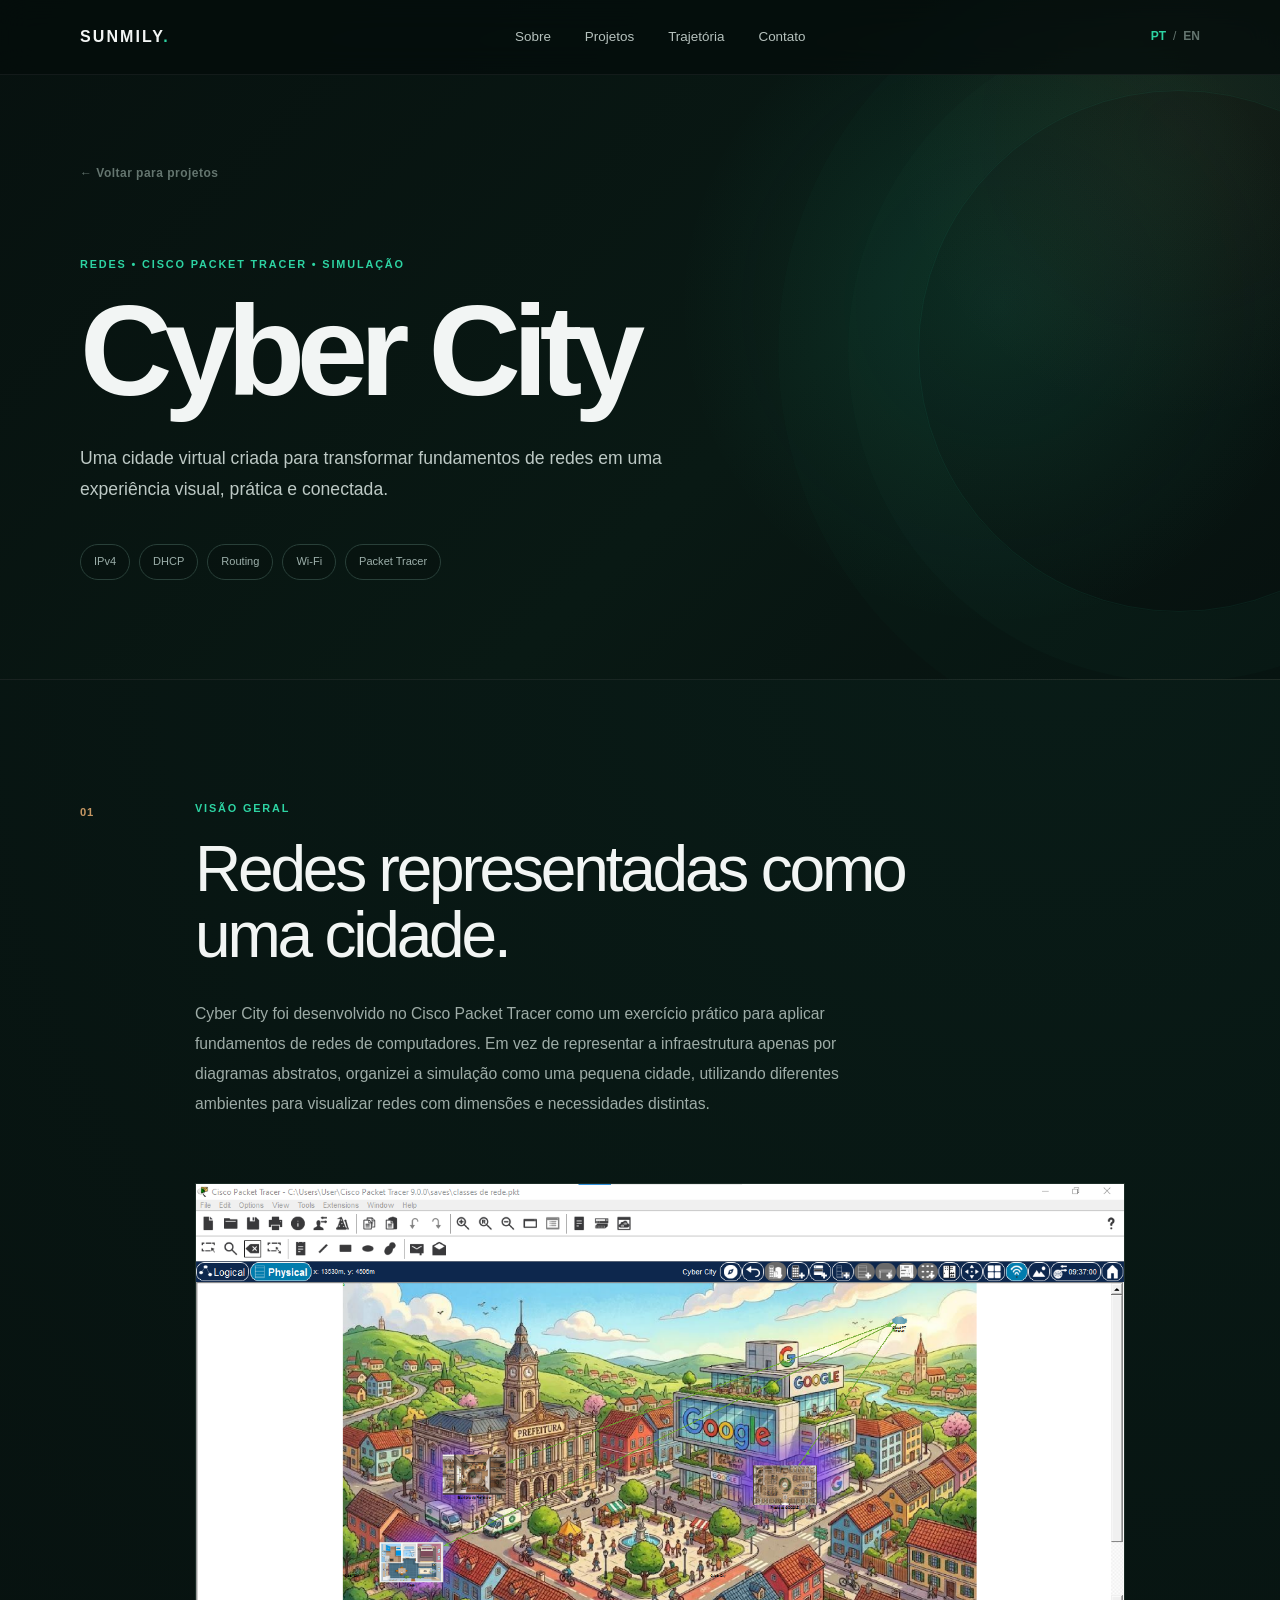
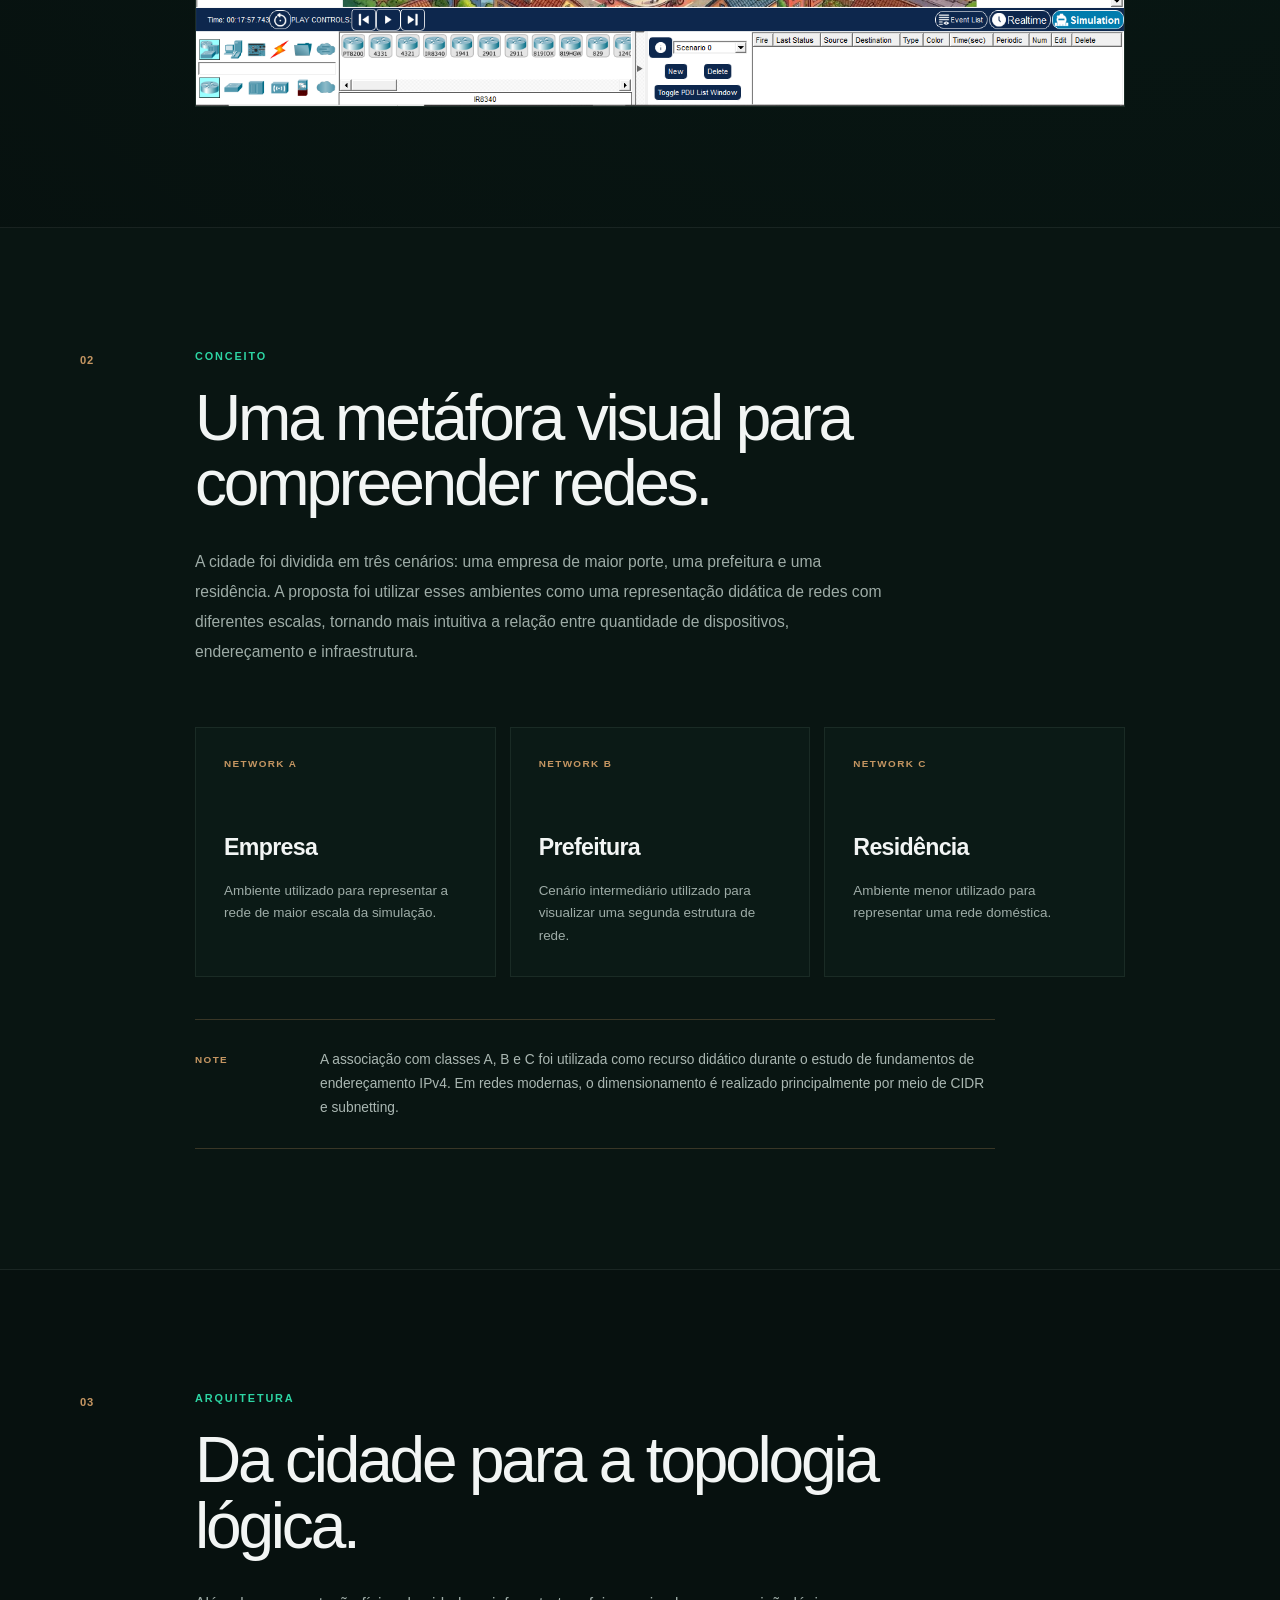
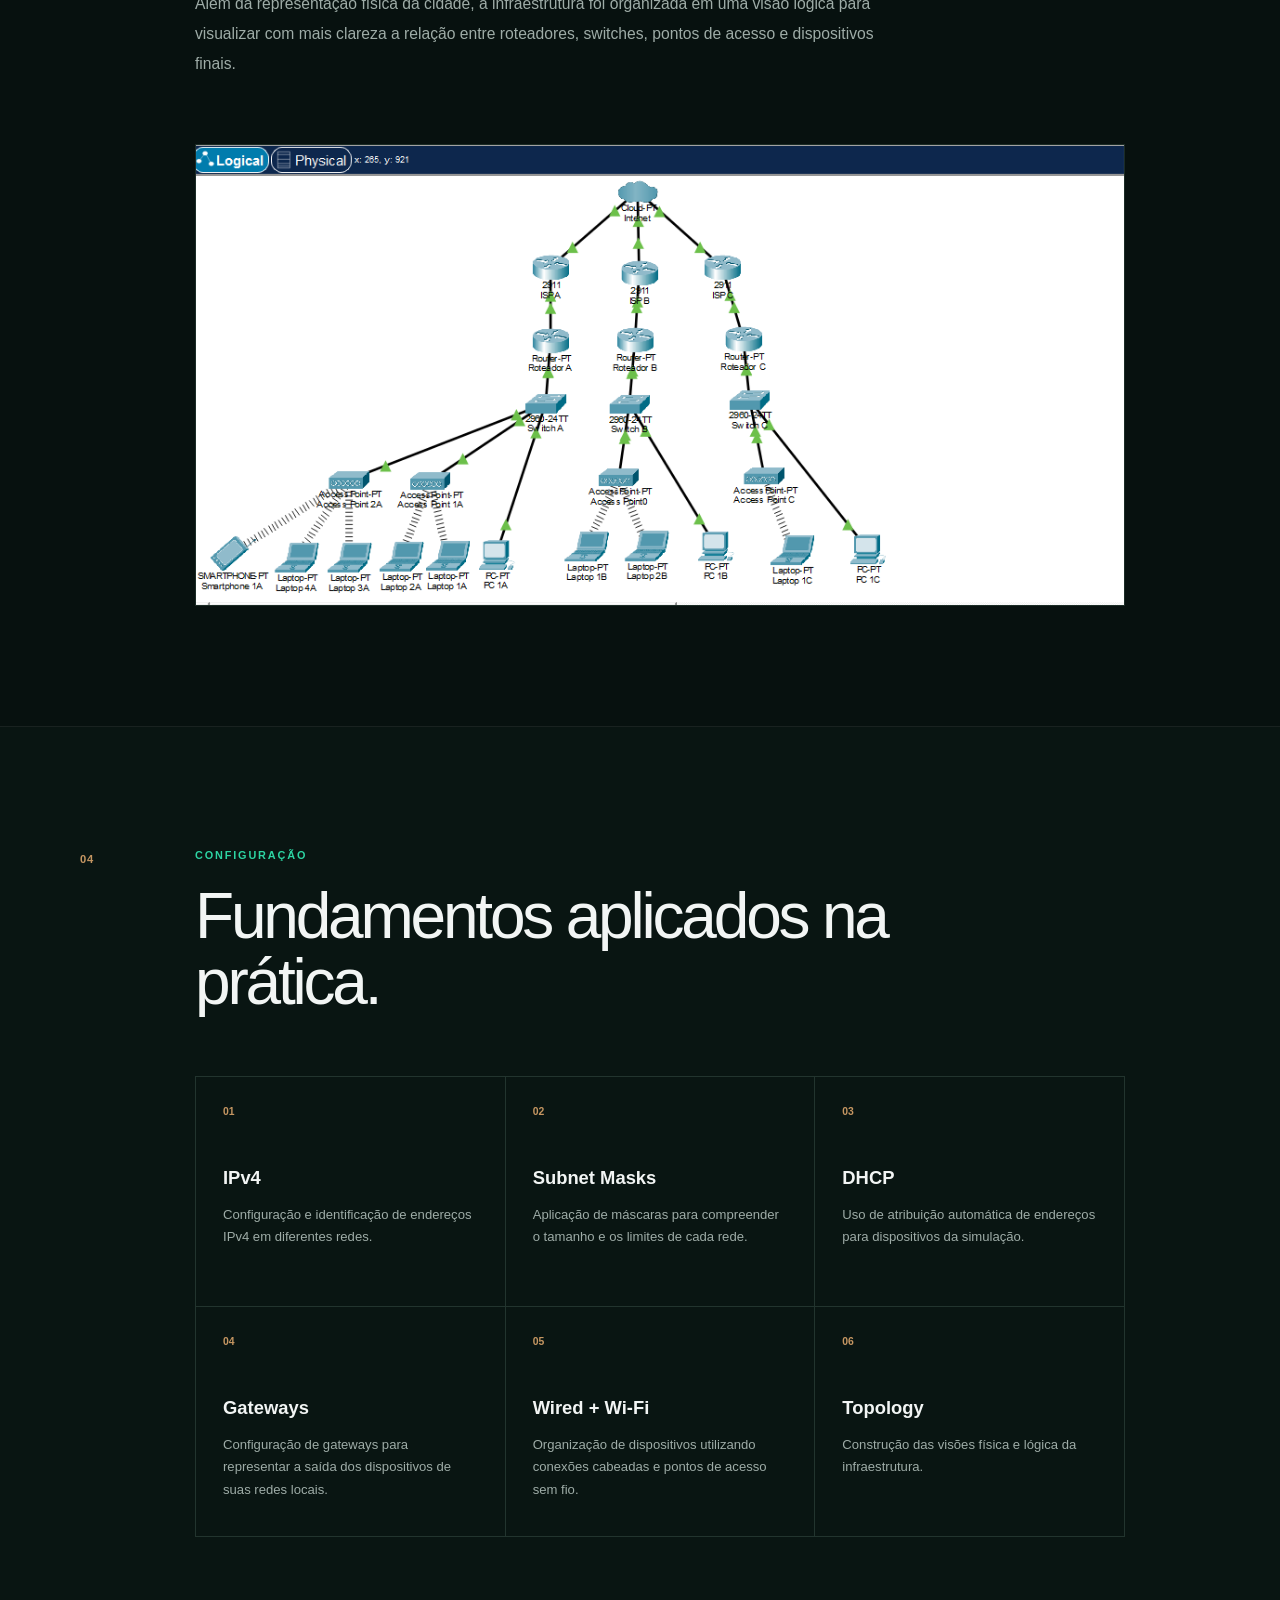
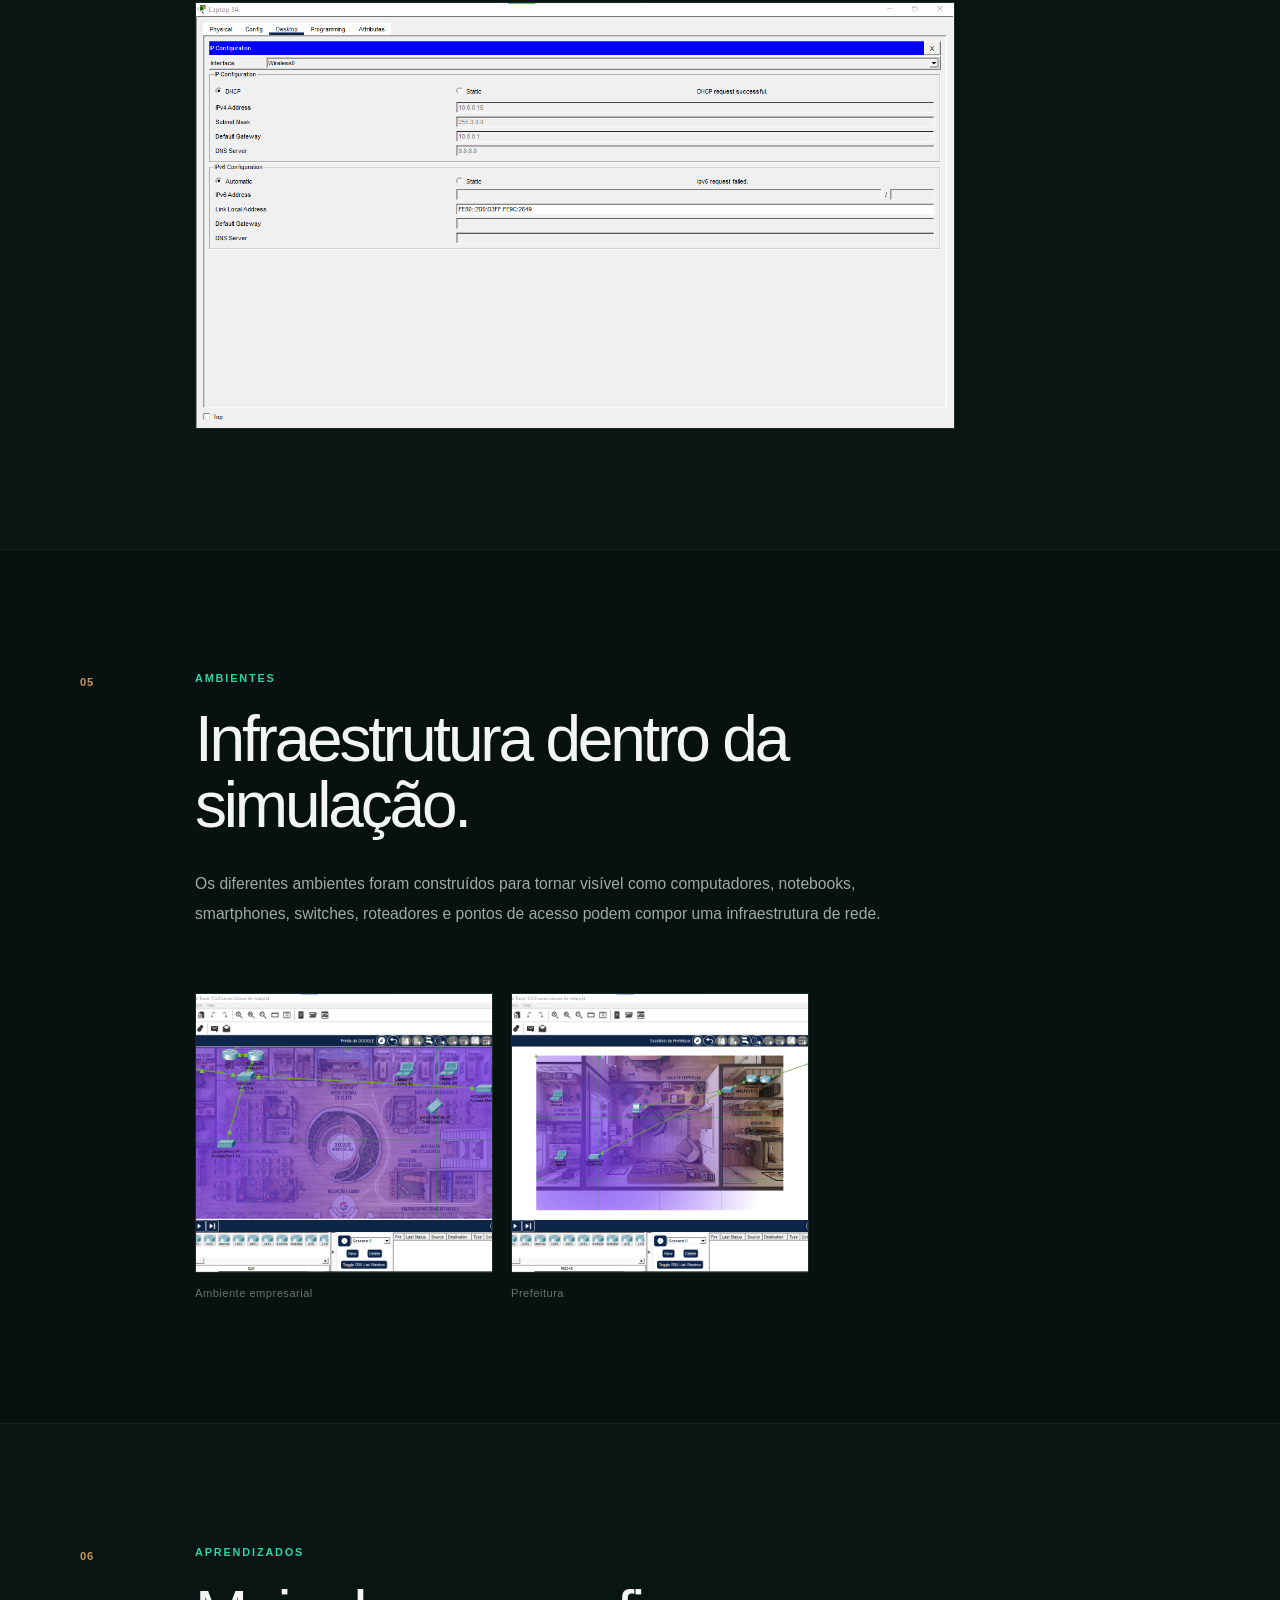
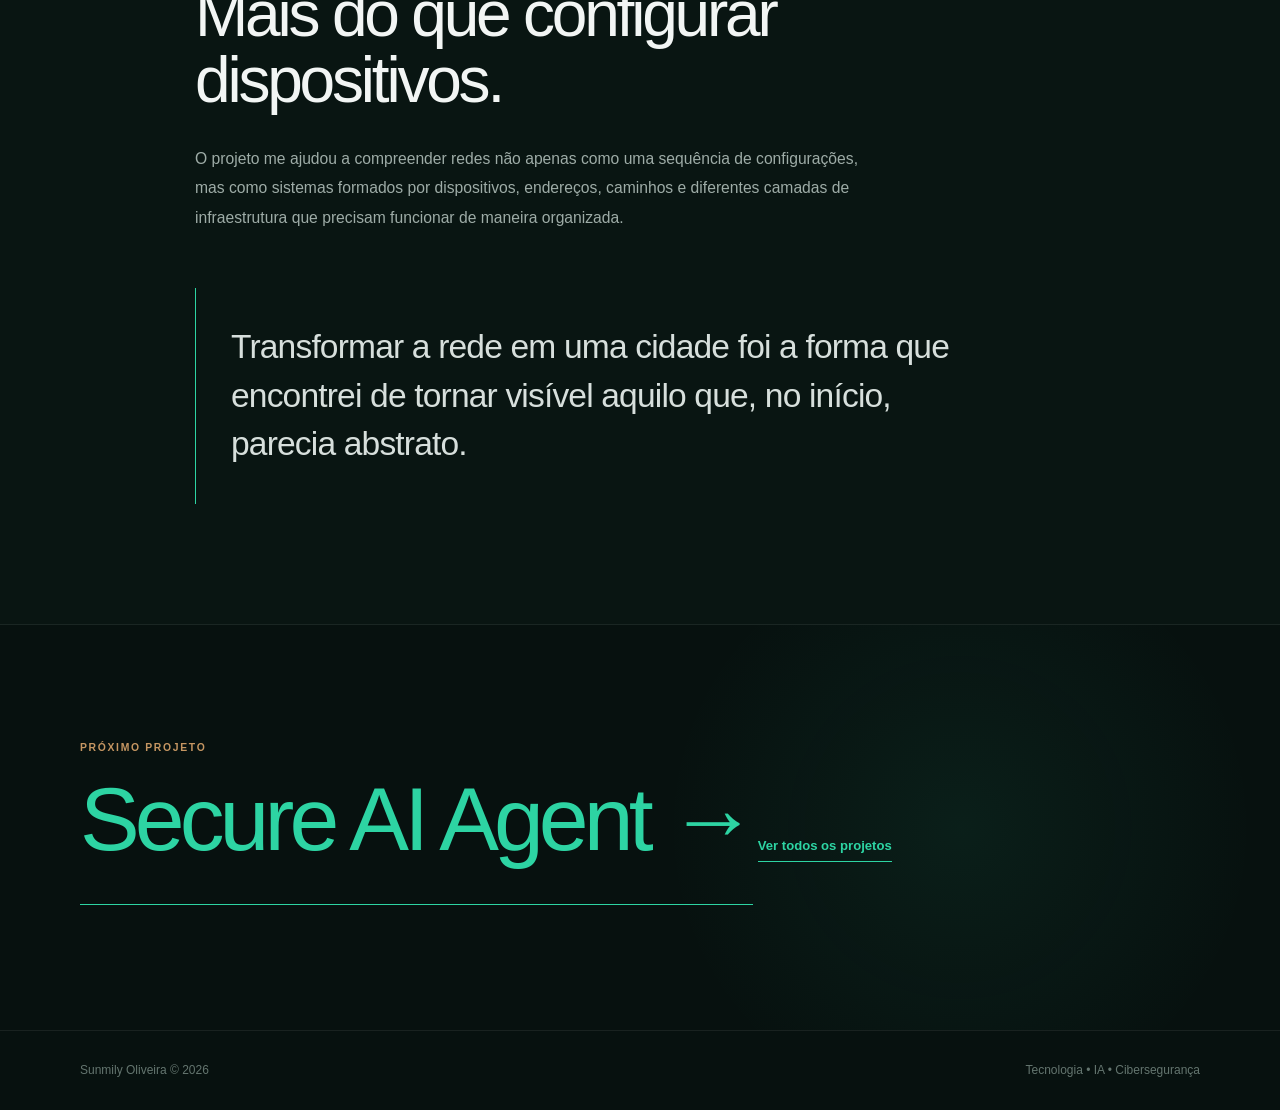
==== commit 4330b7c2: "Fix Cyber City project navigation" ====
--- a/cyber-city.html
+++ b/cyber-city.html
@@ -502,7 +502,7 @@
         </section>
 
 
-        <!-- =================================================
+               <!-- =================================================
              NEXT PROJECT
         ================================================== -->
 
@@ -516,9 +516,13 @@
                     PRÓXIMO PROJETO
                 </p>
 
-                <h2>Secure AI Agent →</h2>
-
-                <a href="index.html#projetos"
+                <a href="secure-ai-agent.html"
+                   class="next-project-link"
+                   aria-label="Abrir Secure AI Agent">
+                    <h2>Secure AI Agent →</h2>
+                </a>
+
+                <a href="index.html#projects"
                    data-pt="Ver todos os projetos"
                    data-en="View all projects">
                     Ver todos os projetos
@@ -527,13 +531,6 @@
             </div>
 
         </section>
-
-    </main>
-
-
-    <!-- =====================================================
-         FOOTER
-    ====================================================== -->
 
     <footer class="footer">
 
--- a/style.css
+++ b/style.css
@@ -2398,3 +2398,98 @@
     }
 
 }
+
+/* =========================================================
+   PROJECT CARDS — FINAL POLISH
+========================================================= */
+
+/* Mantém os cards da mesma linha visualmente alinhados */
+
+.projects-grid .project-card {
+    min-height: 405px;
+}
+
+.projects-grid .project-content {
+    margin-top: 0;
+}
+
+.projects-grid .project-top {
+    margin-bottom: 46px;
+}
+
+/* Faz o conteúdo ocupar o restante do card */
+
+.projects-grid .project-content {
+    display: flex;
+    flex-direction: column;
+    flex: 1;
+}
+
+/* Mantém as tags na mesma região inferior */
+
+.projects-grid .tags {
+    margin-top: auto;
+    padding-top: 25px;
+}
+
+/* Botão do Secure AI Agent */
+
+.project-link {
+    align-self: flex-start;
+
+    display: inline-flex;
+    align-items: center;
+    justify-content: center;
+
+    margin-top: 18px;
+
+    padding: 11px 18px;
+
+    border: 1px solid rgba(45, 212, 163, 0.45);
+    border-radius: 100px;
+
+    background: rgba(45, 212, 163, 0.08);
+
+    color: var(--green) !important;
+
+    font-size: 0.72rem;
+    font-weight: 700;
+
+    letter-spacing: 0.06em;
+
+    line-height: 1;
+
+    transition:
+        transform 0.25s ease,
+        background 0.25s ease,
+        border-color 0.25s ease,
+        box-shadow 0.25s ease;
+}
+
+.project-card:hover .project-link {
+    background: rgba(45, 212, 163, 0.14);
+
+    border-color: var(--green);
+
+    box-shadow:
+        0 8px 28px rgba(45, 212, 163, 0.10);
+}
+
+.project-link:hover {
+    transform: translateY(-2px);
+}
+
+
+/* MOBILE */
+
+@media (max-width: 650px) {
+
+    .projects-grid .project-top {
+        margin-bottom: 38px;
+    }
+
+    .projects-grid .project-card {
+        min-height: 380px;
+    }
+
+}
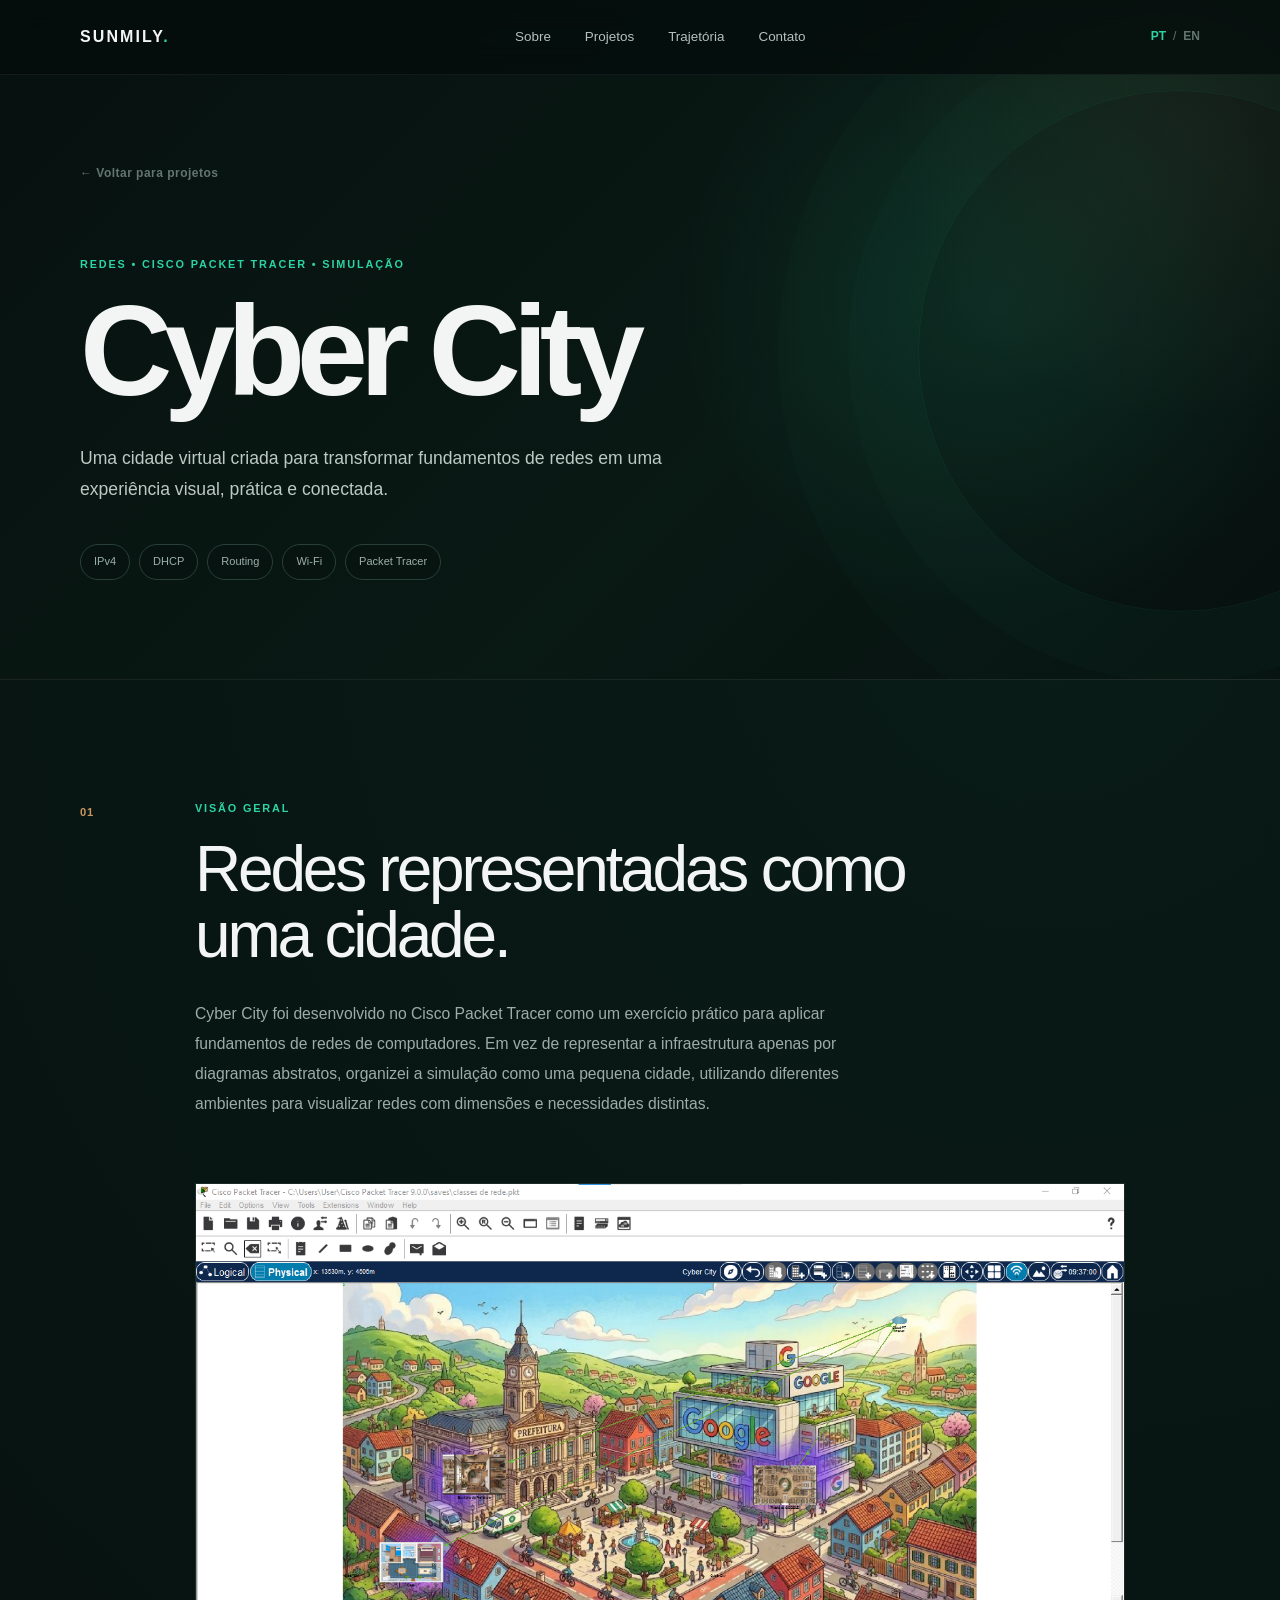
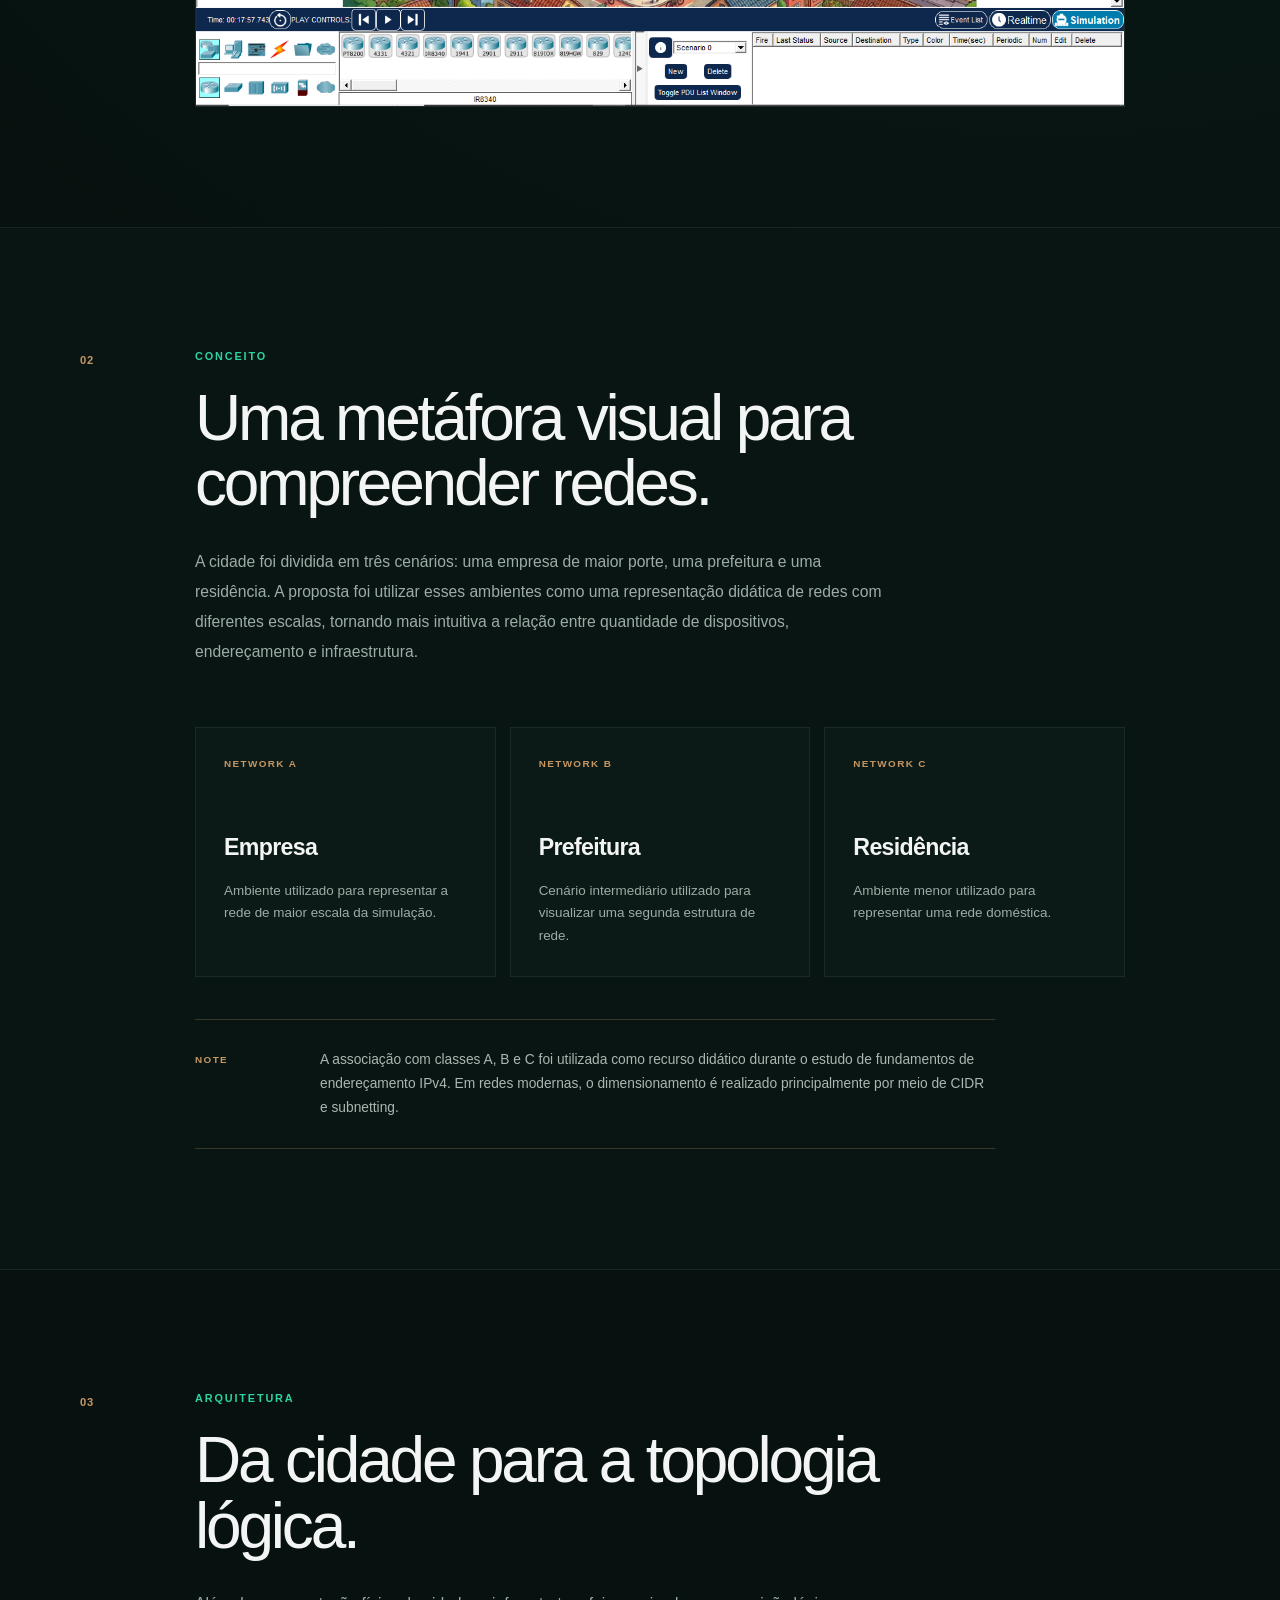
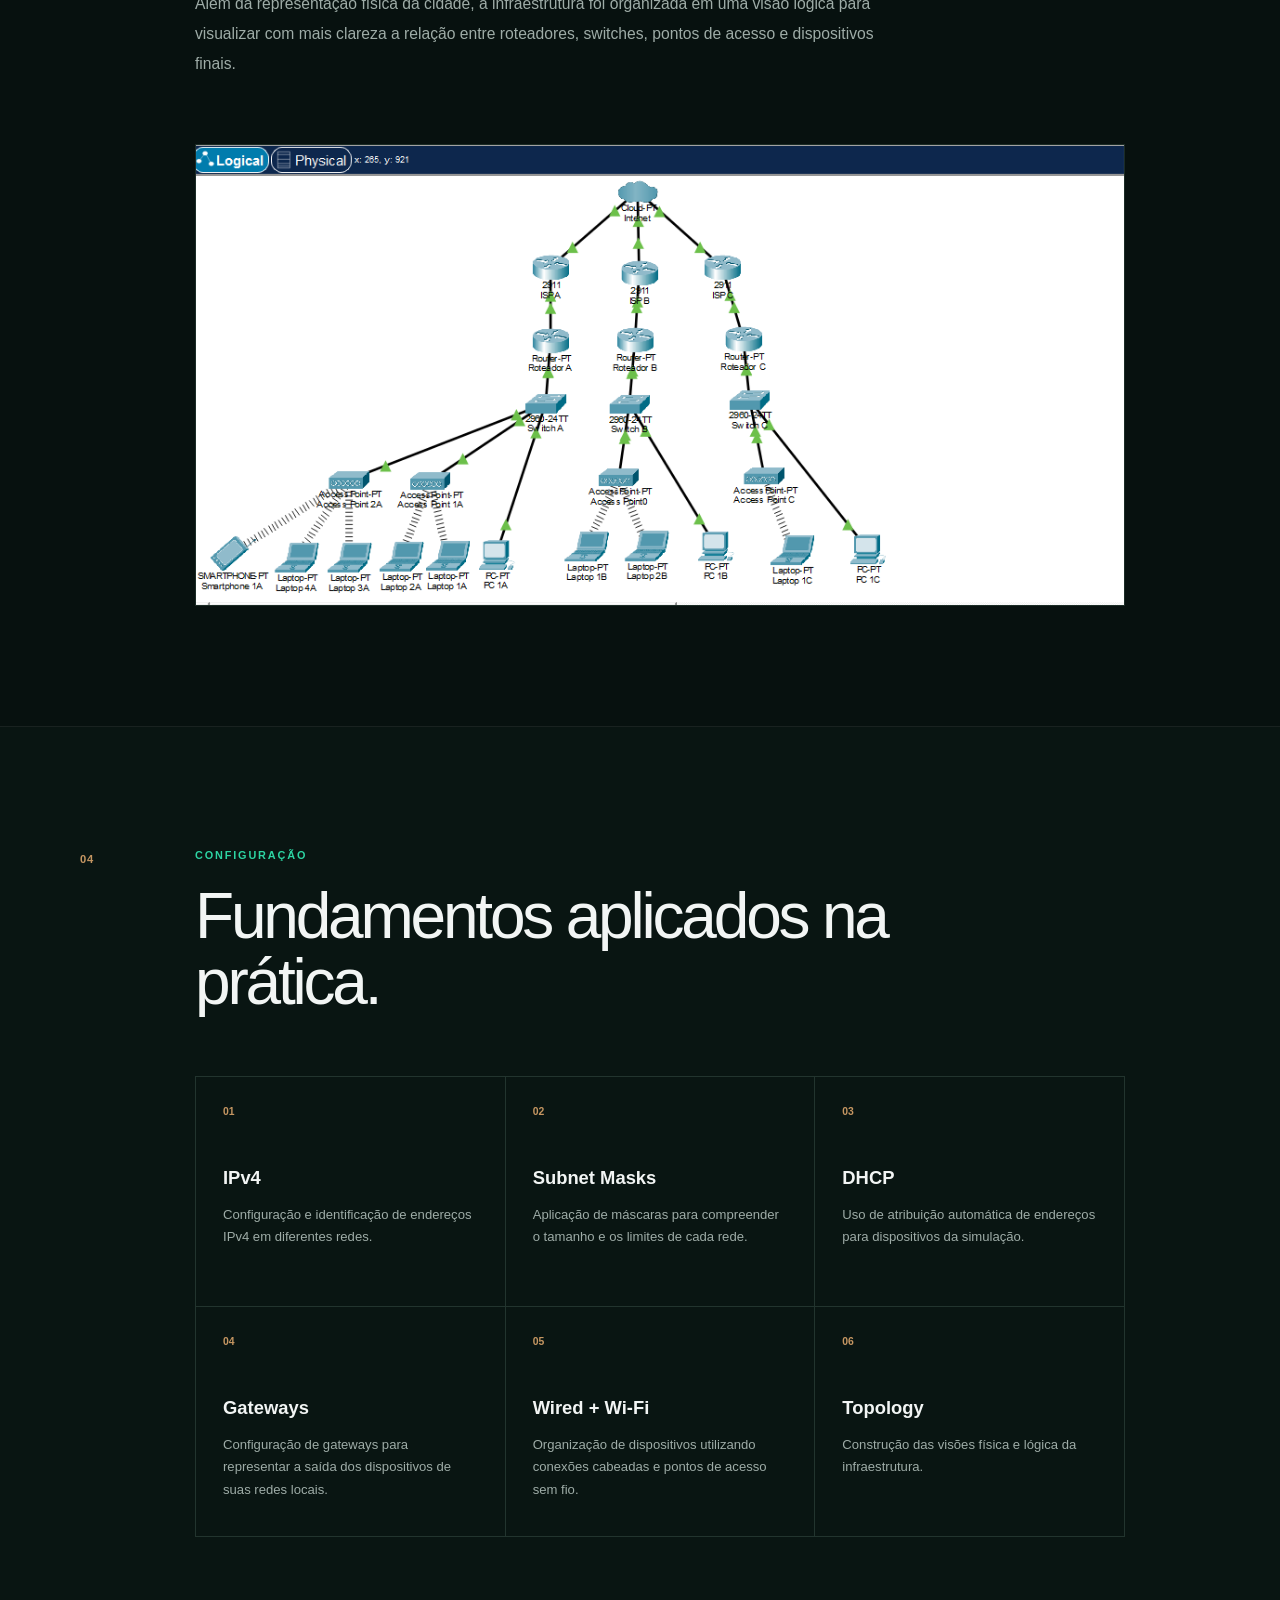
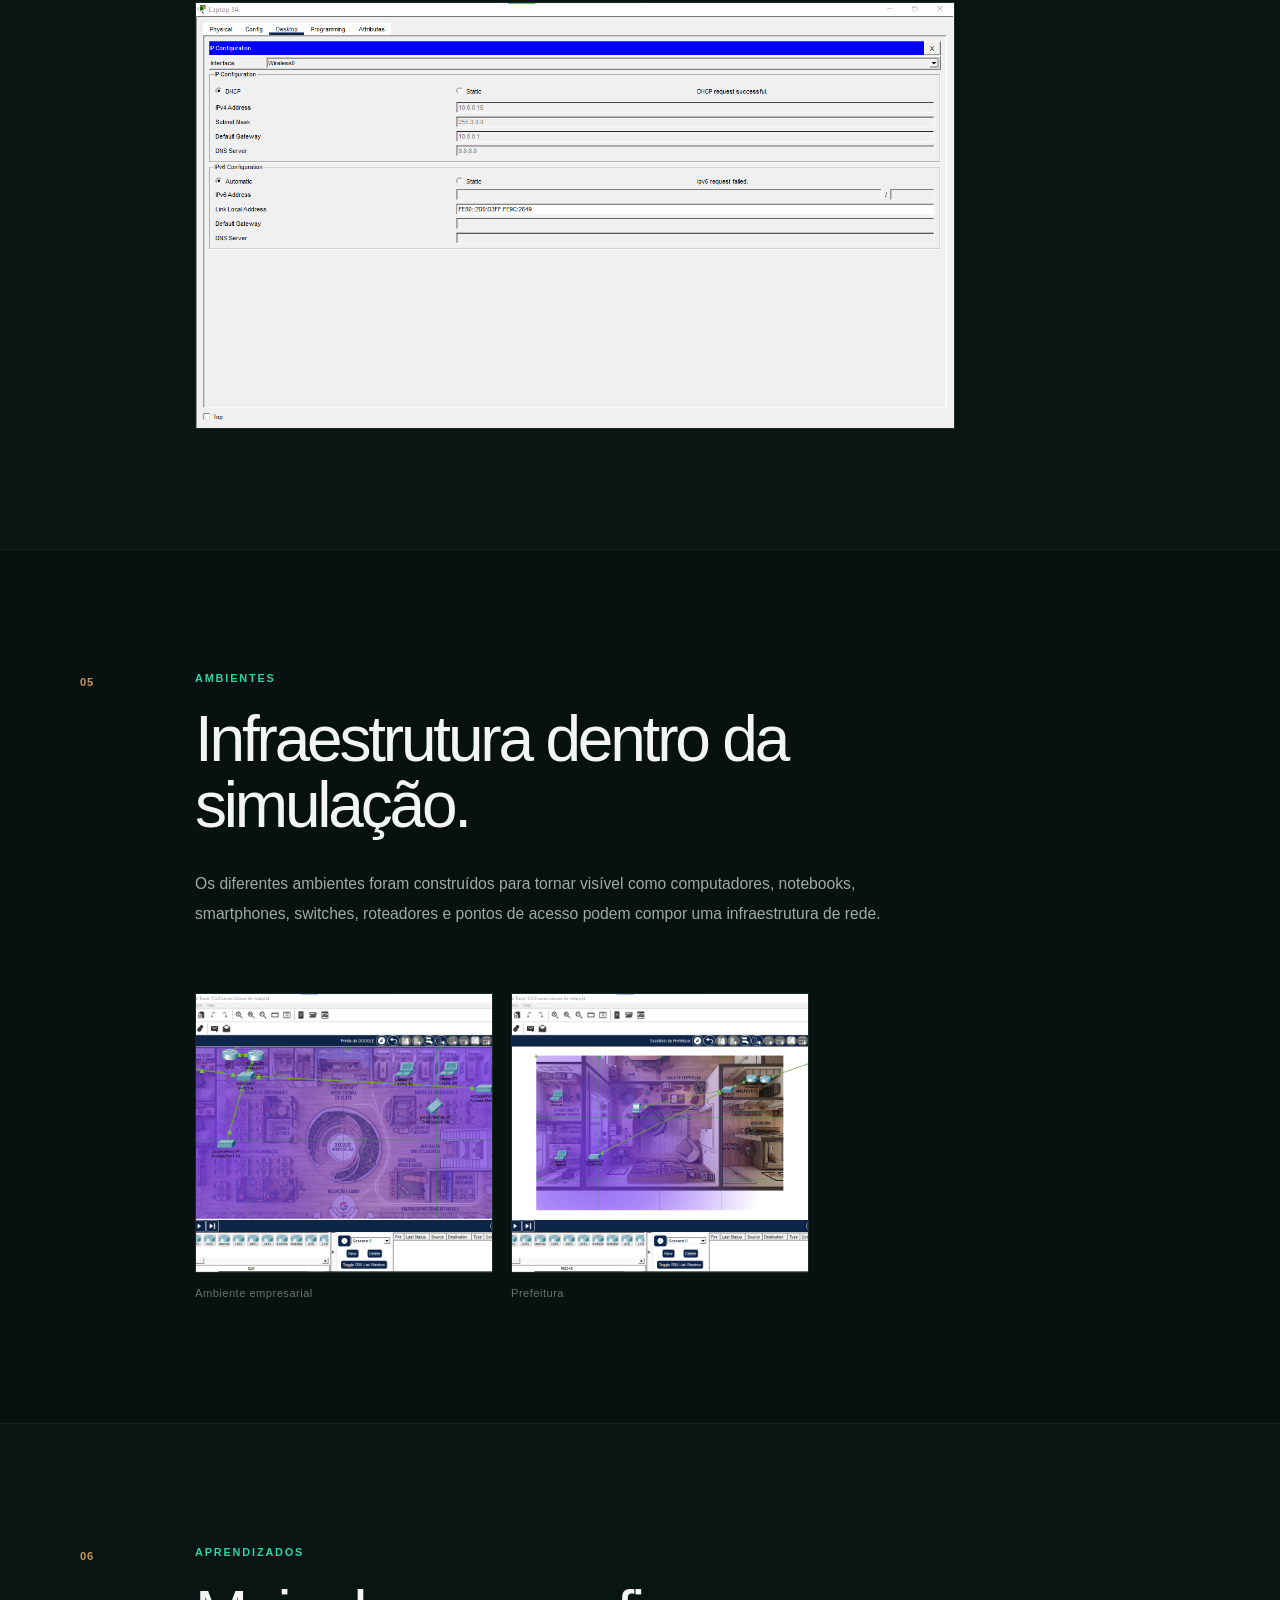
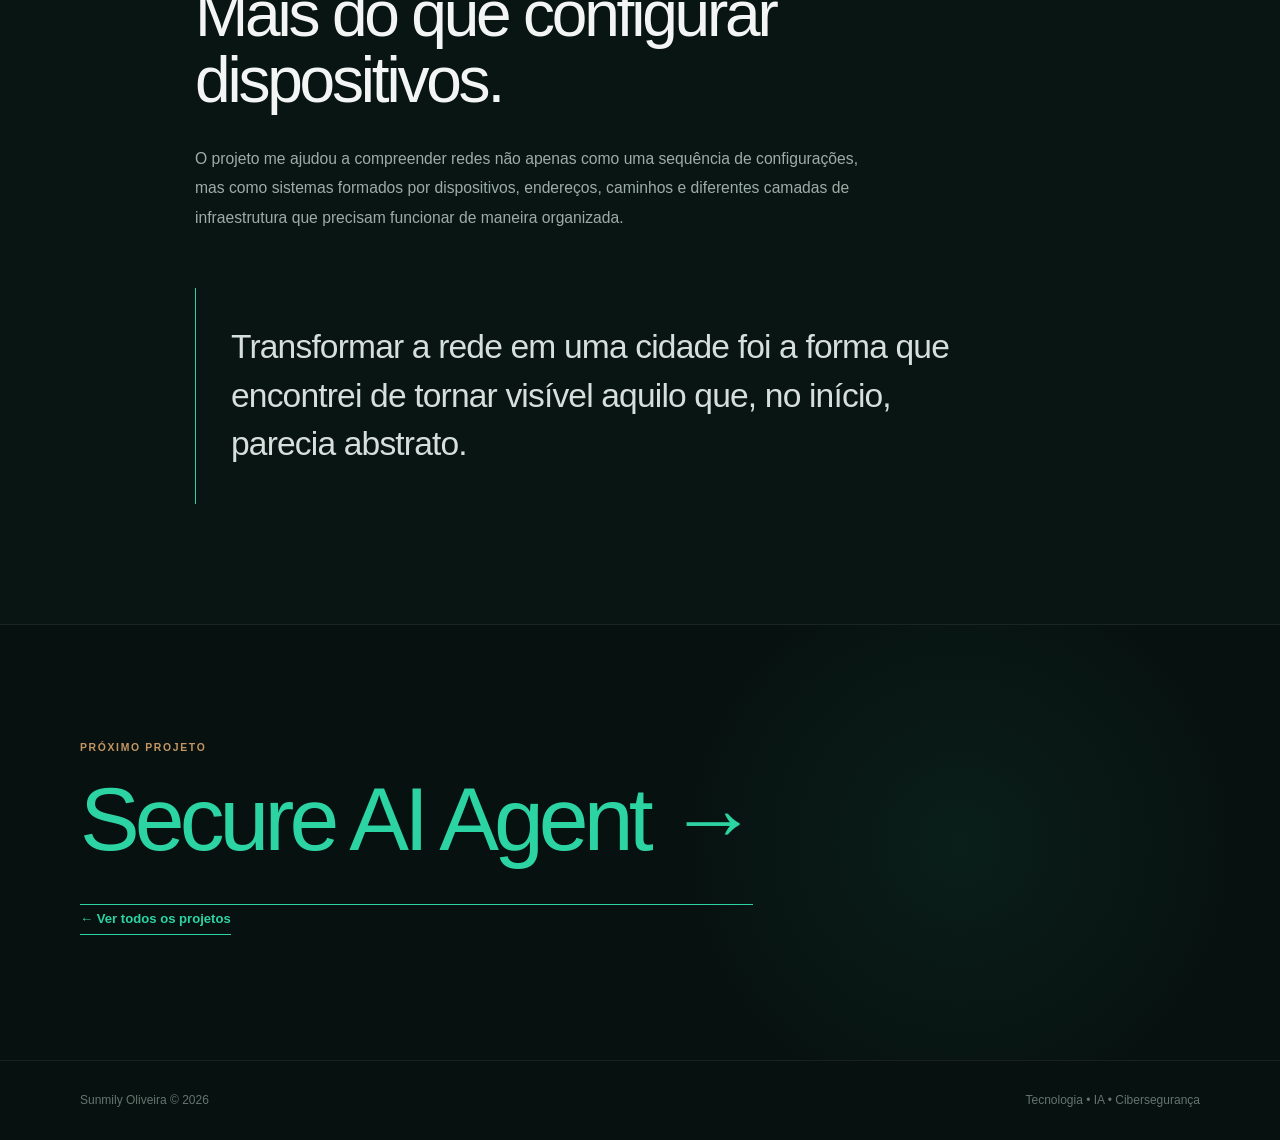
==== commit c9ddac6f: "Fix Cyber City navigation structure" ====
--- a/cyber-city.html
+++ b/cyber-city.html
@@ -502,7 +502,7 @@
         </section>
 
 
-               <!-- =================================================
+<!-- =================================================
              NEXT PROJECT
         ================================================== -->
 
@@ -522,11 +522,13 @@
                     <h2>Secure AI Agent →</h2>
                 </a>
 
-                <a href="index.html#projects"
-                   data-pt="Ver todos os projetos"
-                   data-en="View all projects">
-                    Ver todos os projetos
-                </a>
+                <div class="all-projects-link">
+                    <a href="index.html#projects"
+                       data-pt="← Ver todos os projetos"
+                       data-en="← View all projects">
+                        ← Ver todos os projetos
+                    </a>
+                </div>
 
             </div>
 
